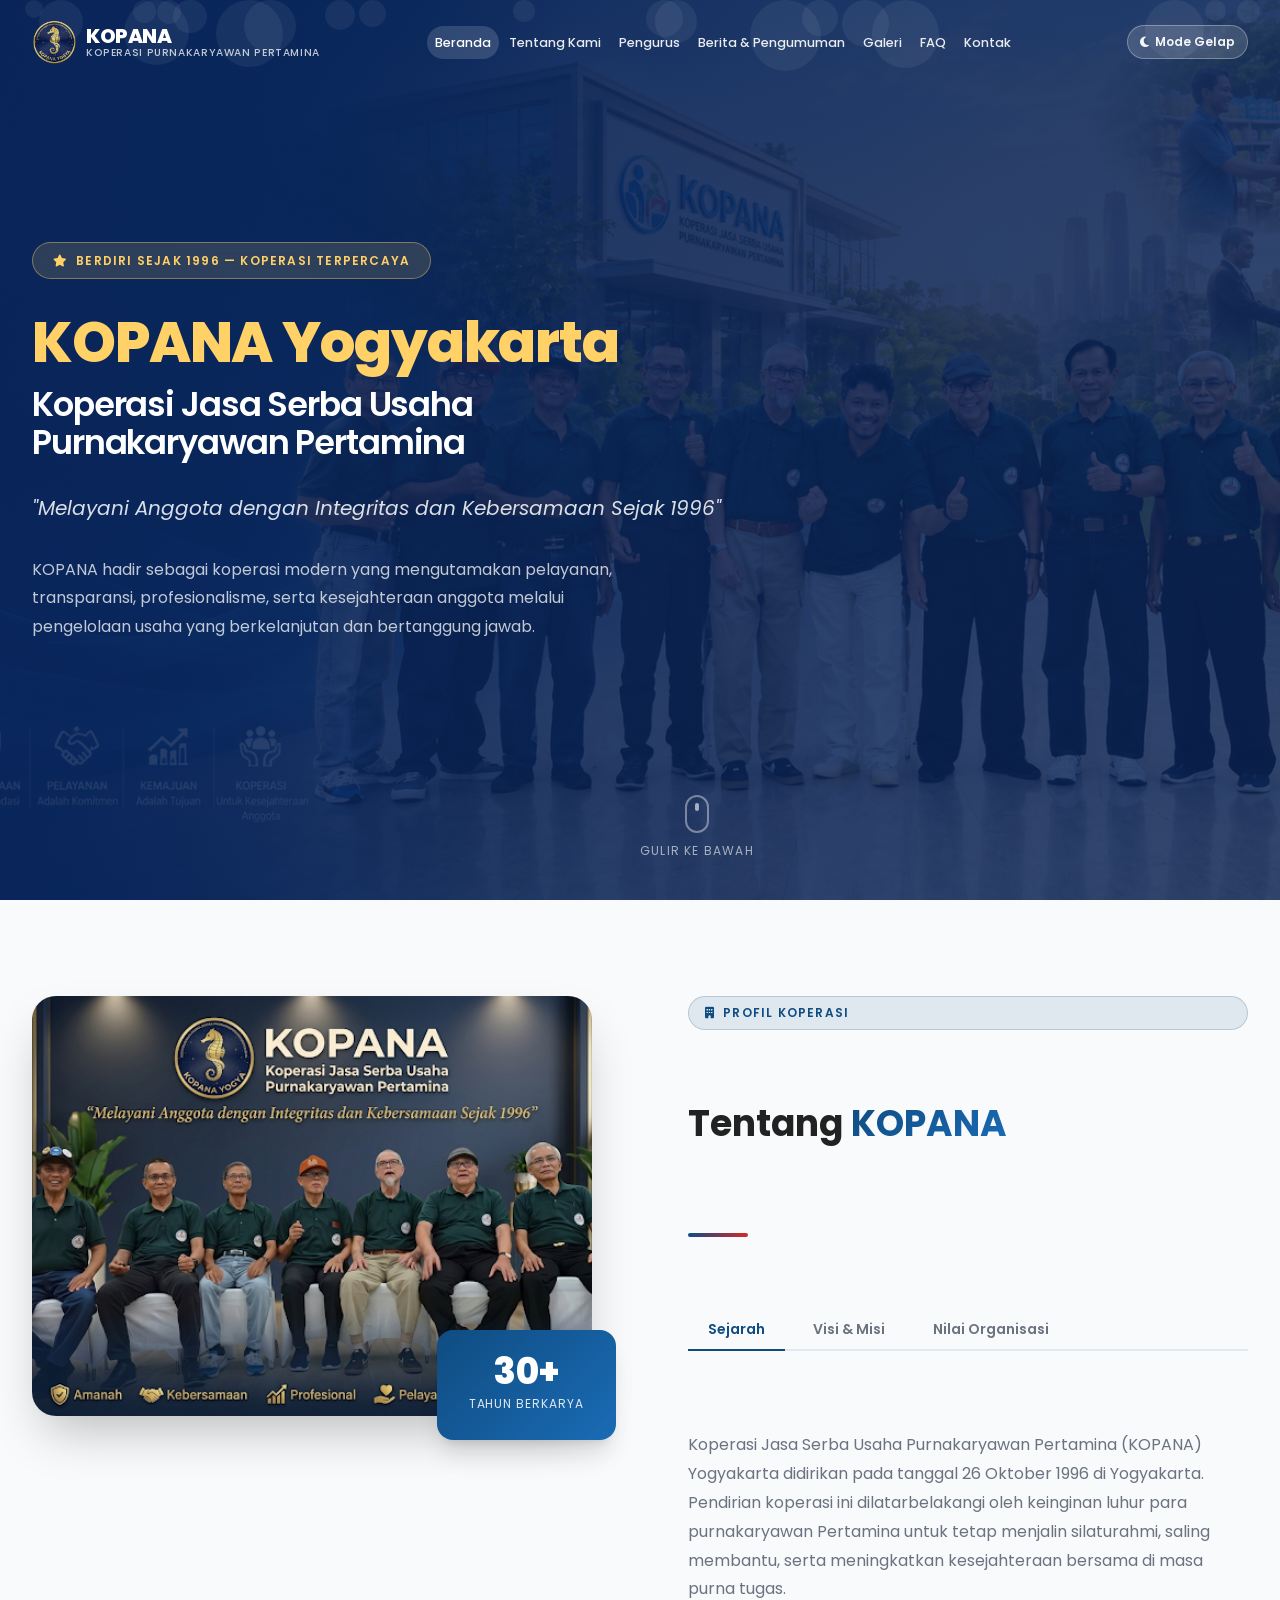
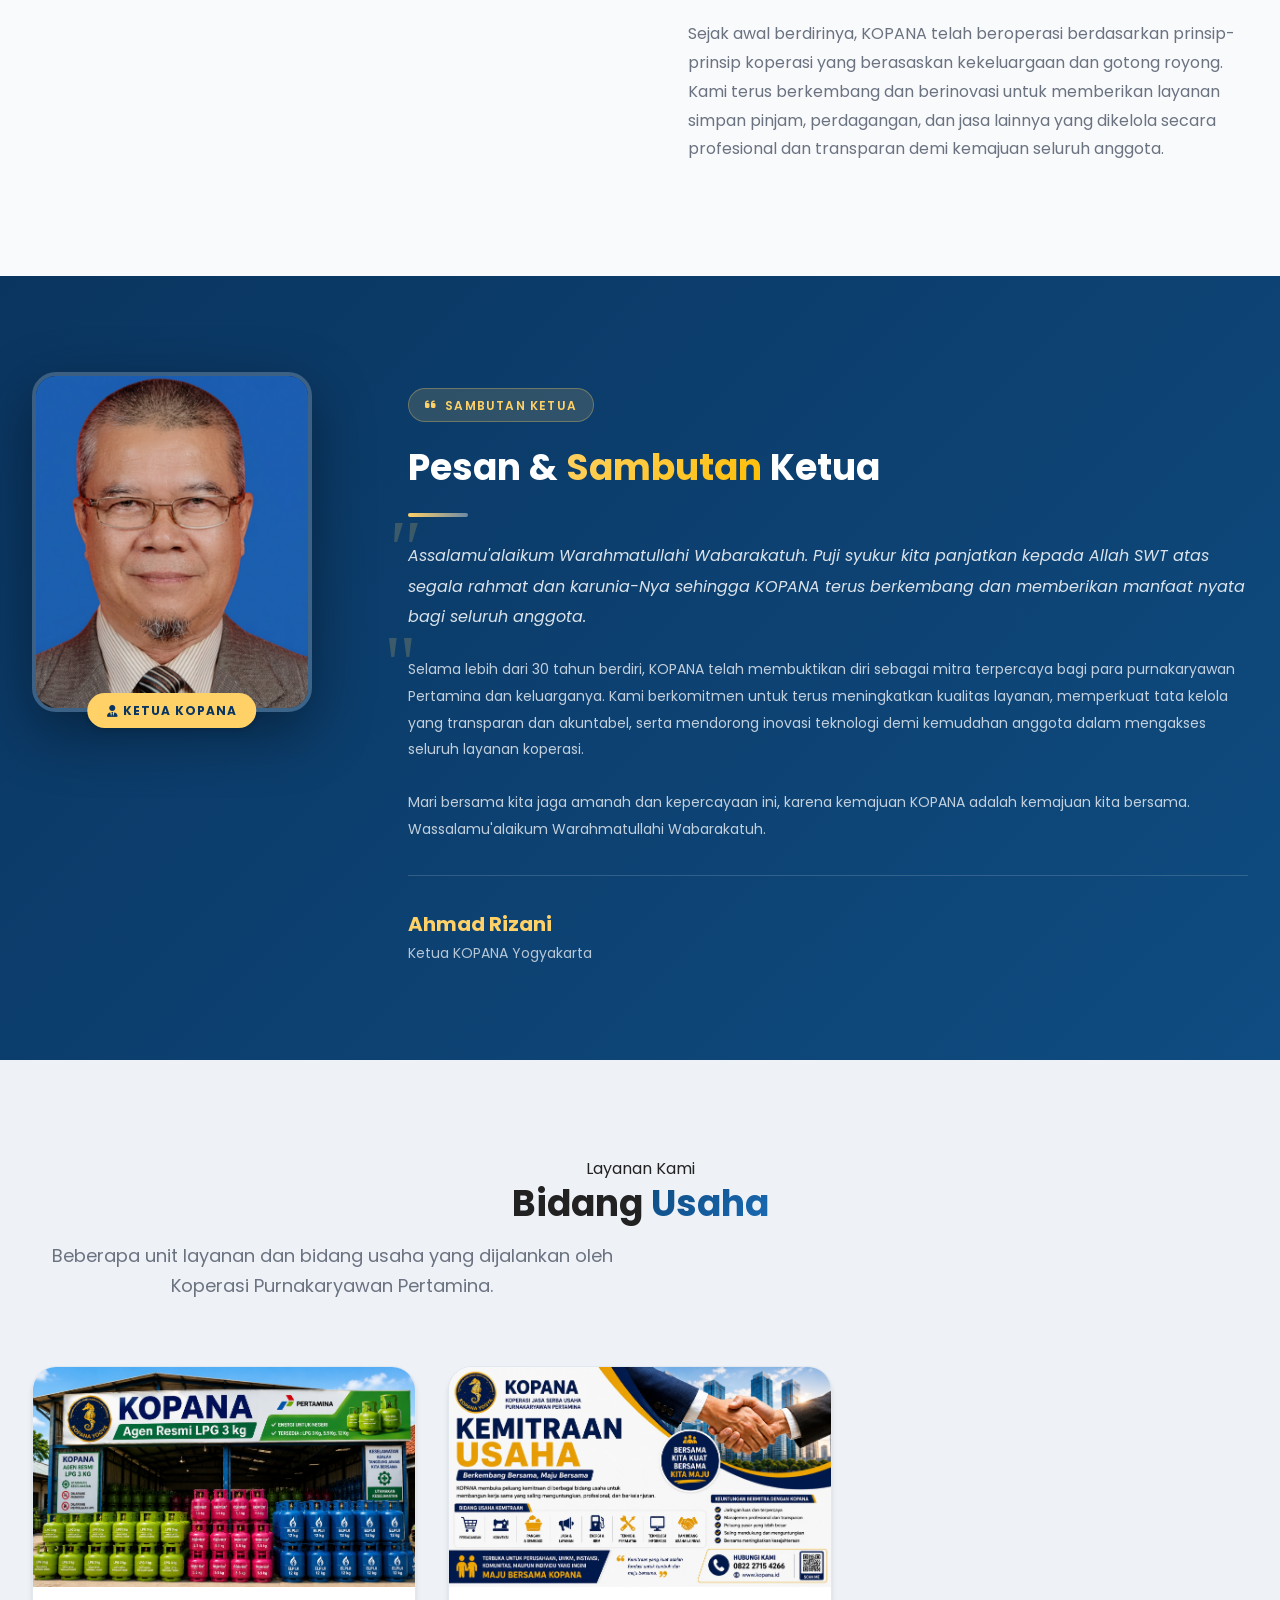
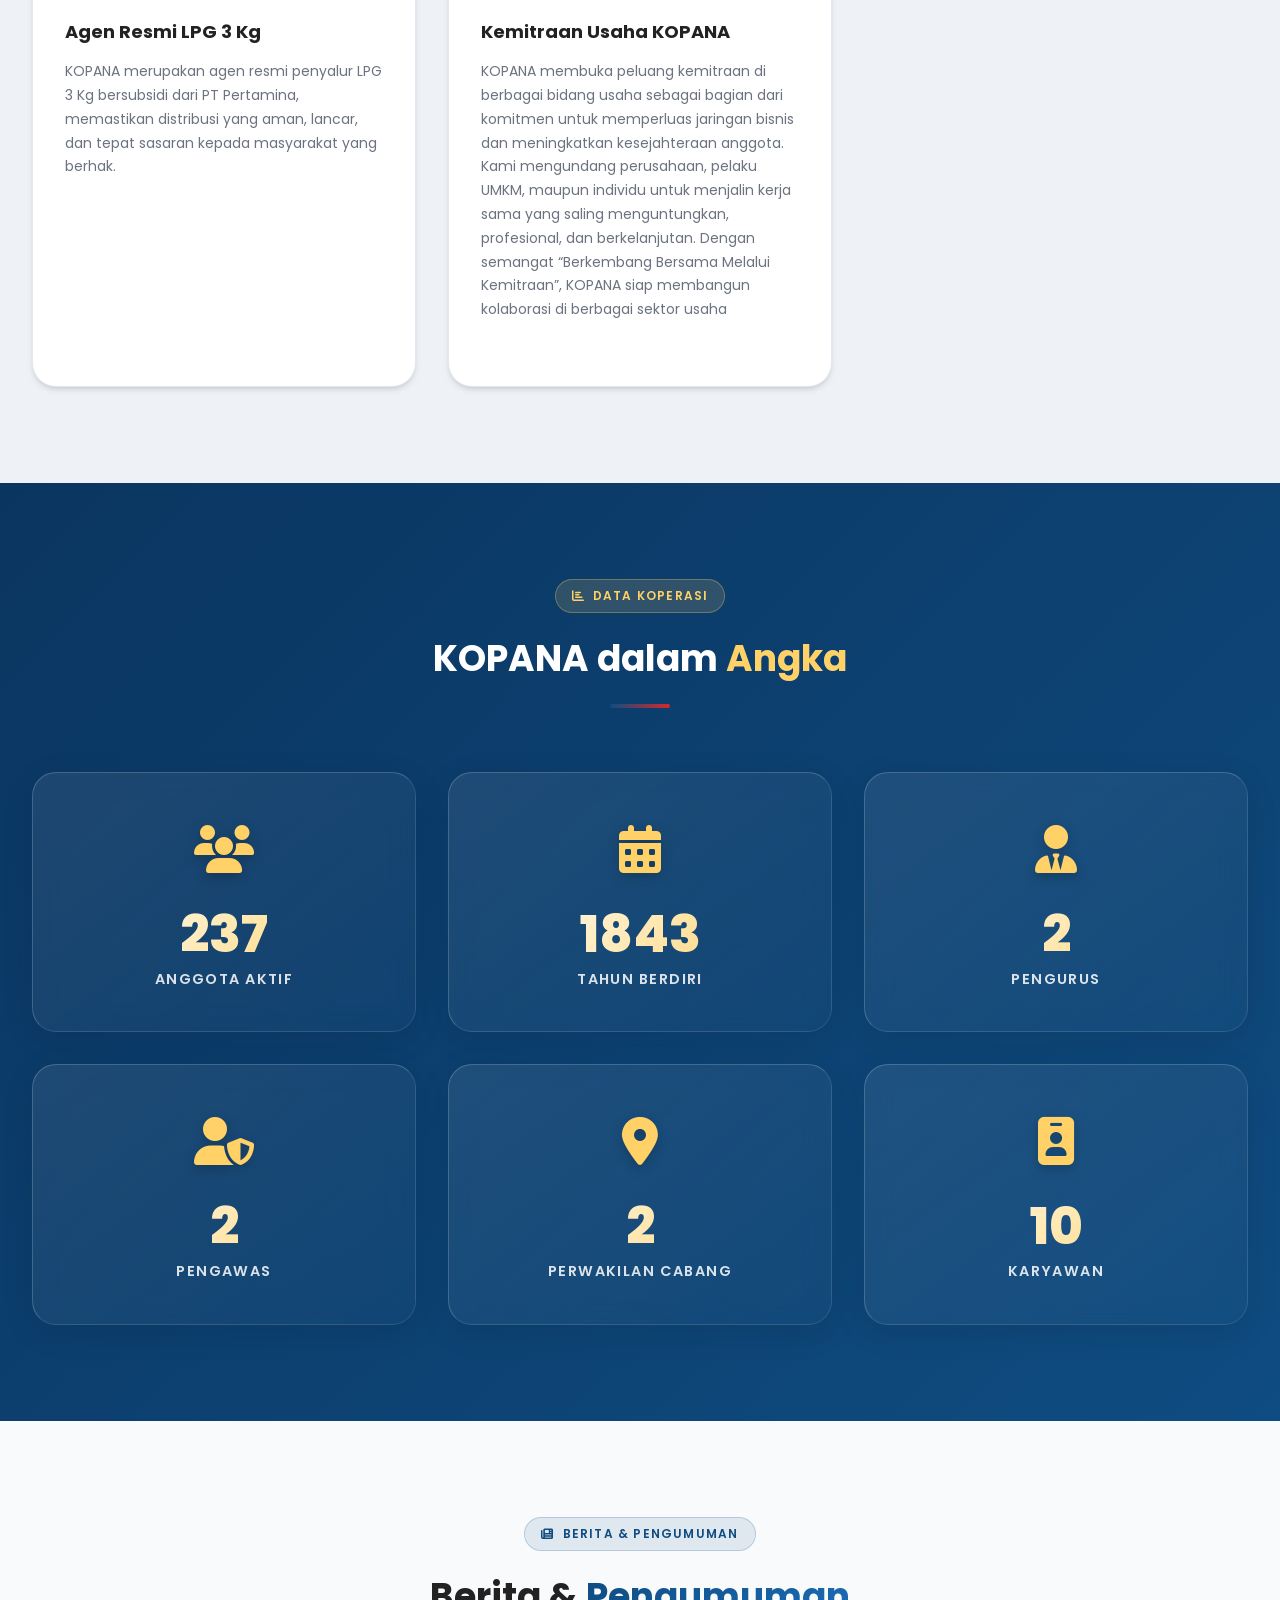
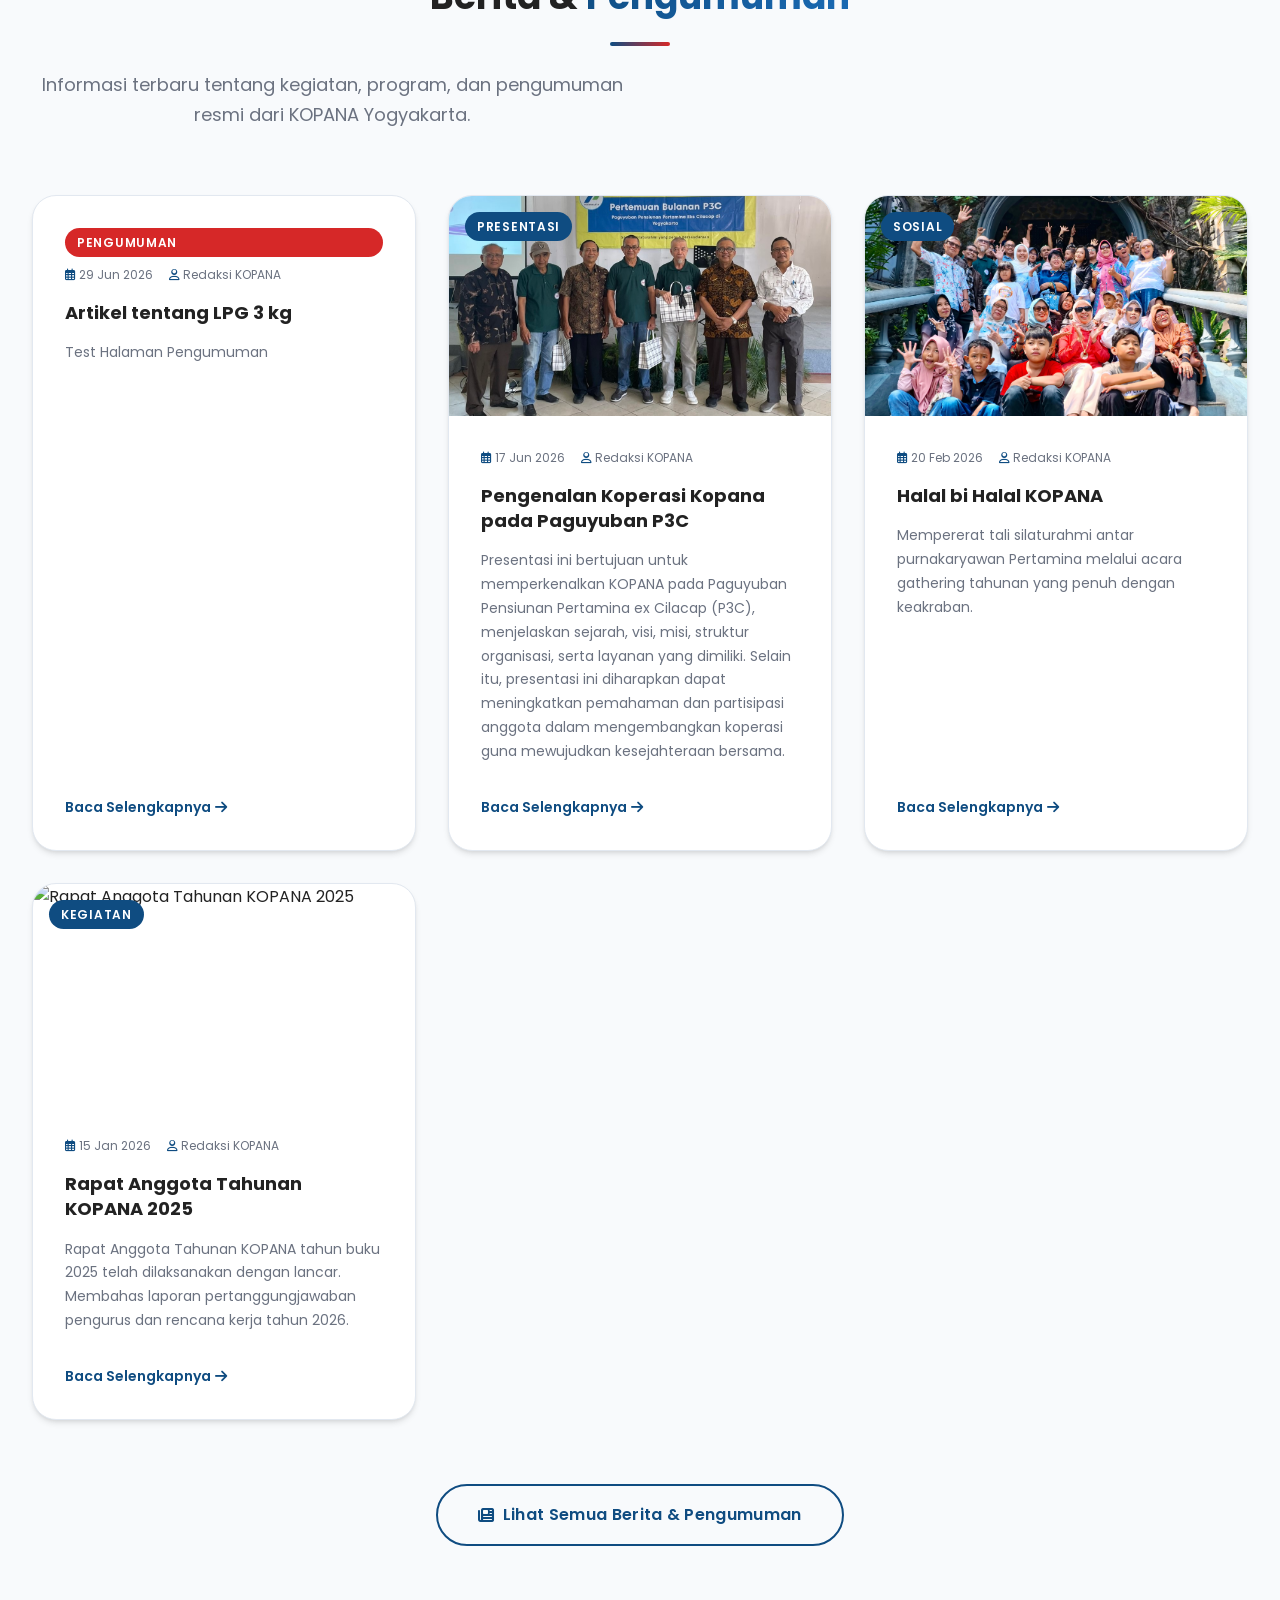
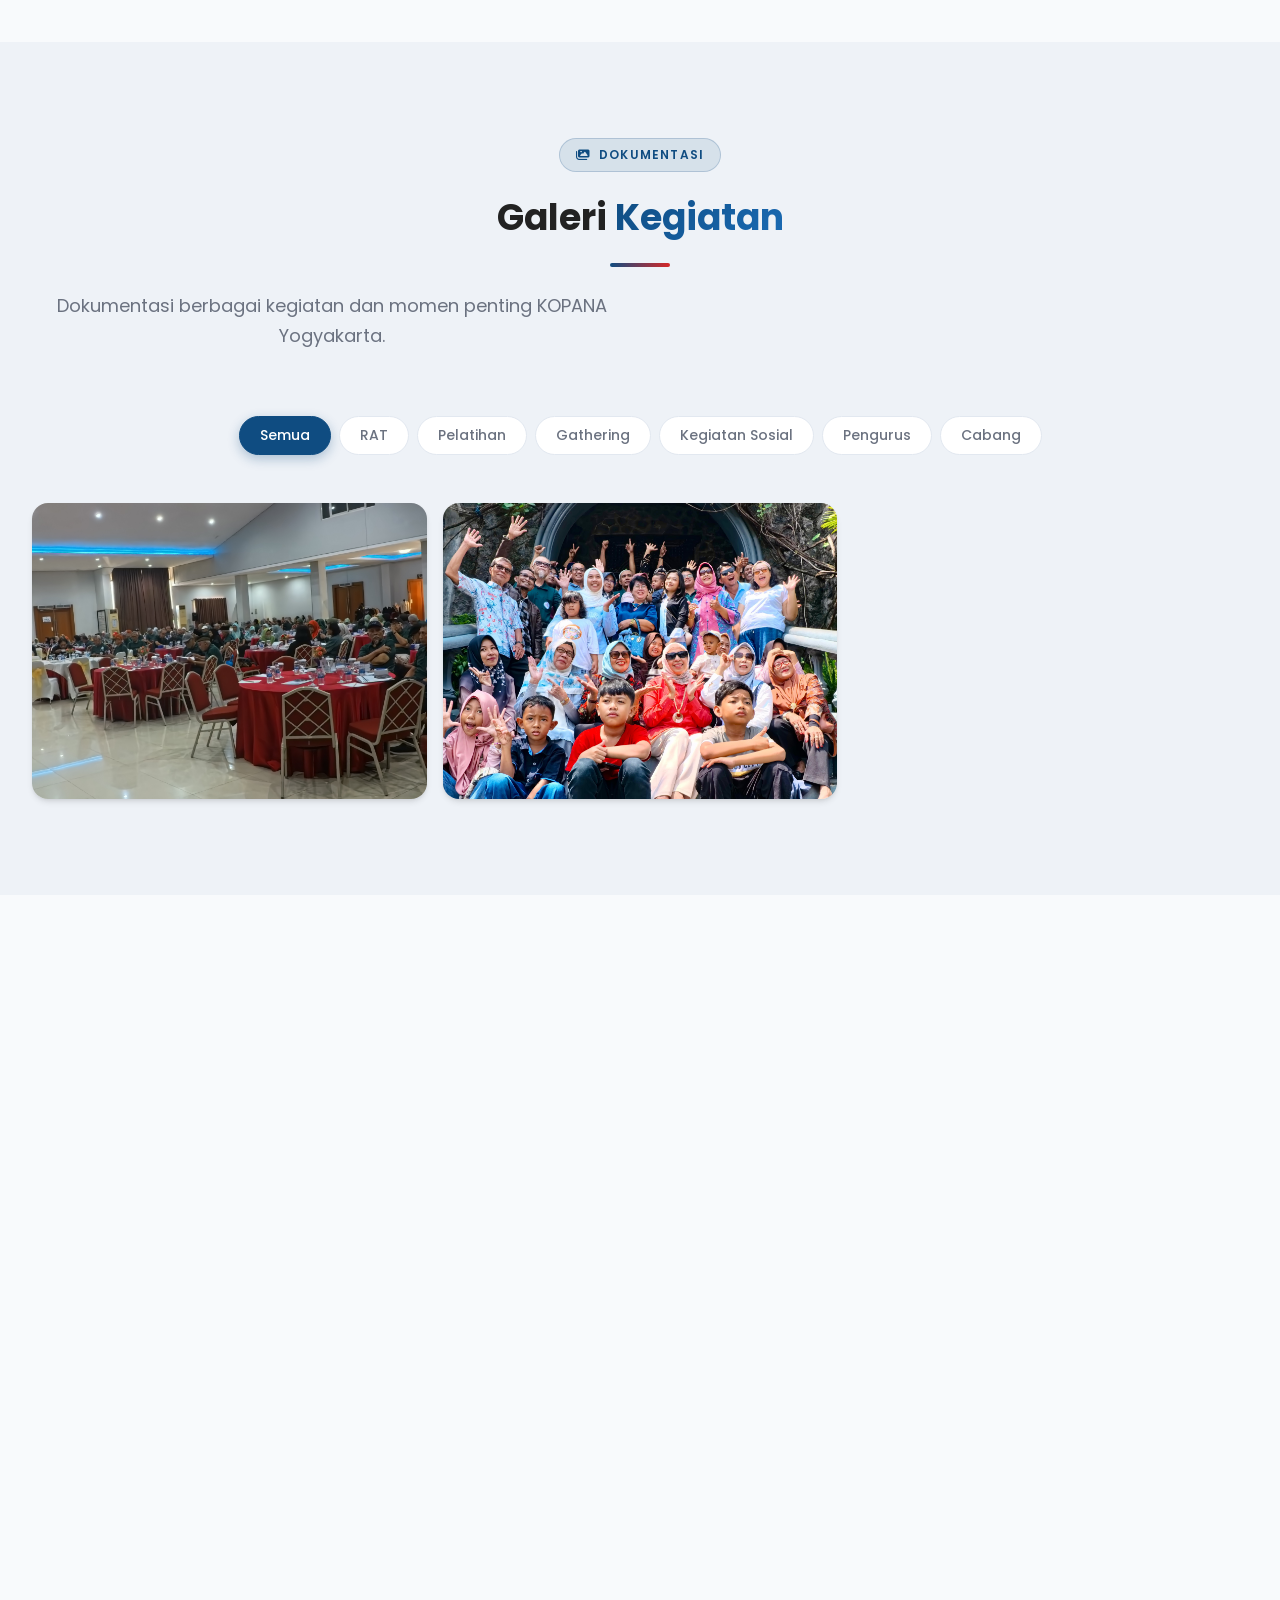
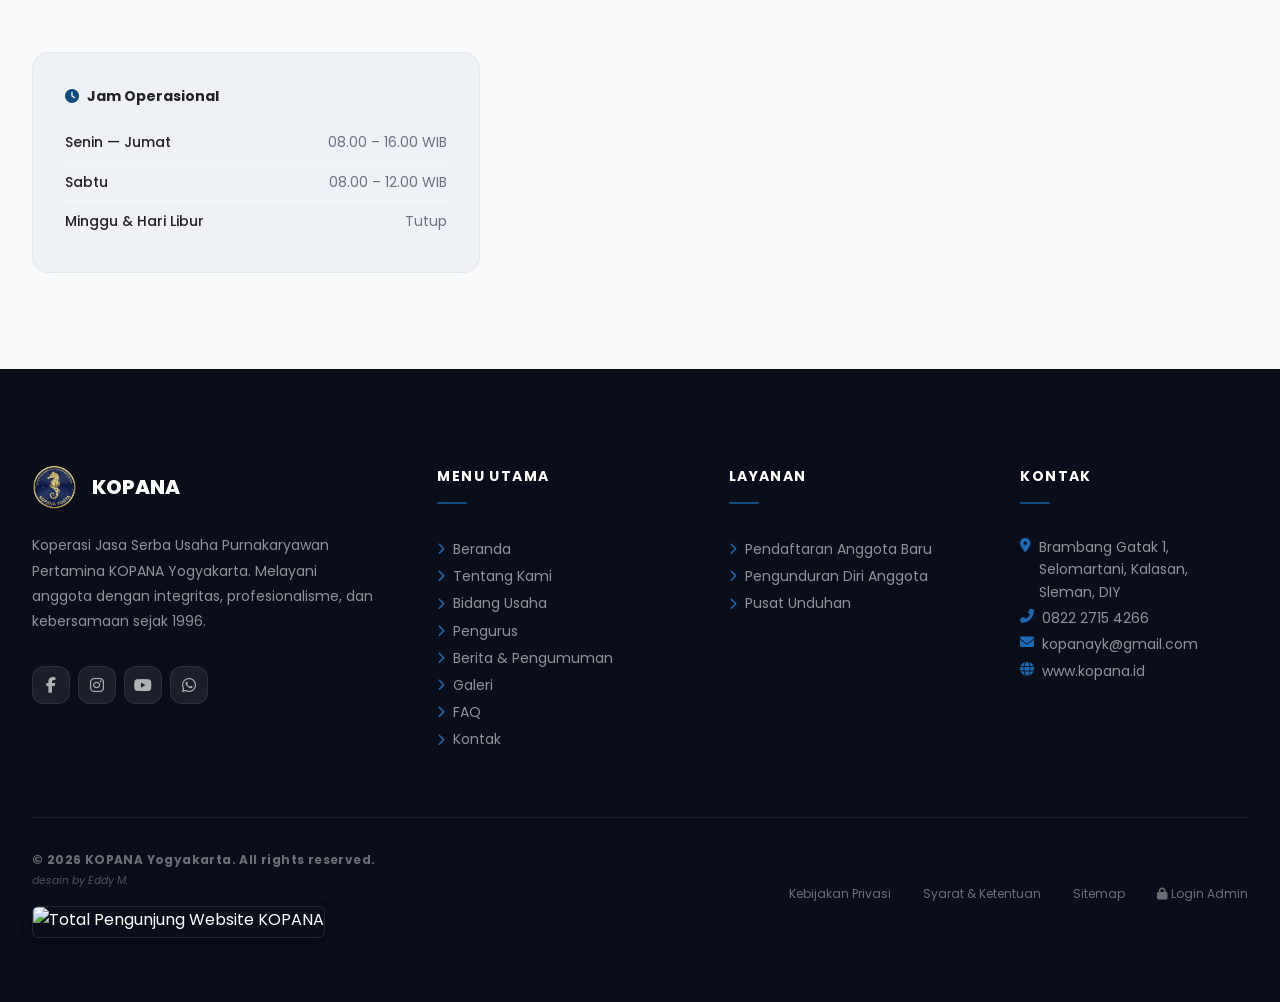
==== index.html @ 068ae672 "Add files via upload" ====
<!DOCTYPE html>
<html lang="id" dir="ltr">
<head>
  <!-- ============================================================
       KOPANA - Koperasi Jasa Serba Usaha Purnakaryawan Pertamina
       Yogyakarta | Website Resmi
       Domain  : kopana.id
       Copyright: © 2026 KOPANA Yogyakarta
       ============================================================ -->

  <!-- Meta Dasar -->
  <meta charset="UTF-8">
  <meta name="viewport" content="width=device-width, initial-scale=1.0, viewport-fit=cover">
  <meta http-equiv="X-UA-Compatible" content="IE=edge">

  <!-- SEO Meta Tags -->
  <title>KOPANA Yogyakarta - Koperasi Jasa Serba Usaha Purnakaryawan Pertamina</title>
  <meta name="description" content="Website resmi KOPANA - Koperasi Jasa Serba Usaha Purnakaryawan Pertamina Yogyakarta. Melayani anggota dengan integritas, profesionalisme, dan kebersamaan sejak 1996.">
  <meta name="keywords" content="KOPANA, Koperasi Pertamina, Koperasi Yogyakarta, Purnakaryawan Pertamina, koperasi jasa, simpan pinjam, Selomartani, Kalasan, Sleman">
  <meta name="author" content="KOPANA Yogyakarta">
  <meta name="robots" content="index, follow">
  <meta name="theme-color" content="#0F4C81">
  <meta name="msapplication-TileColor" content="#0F4C81">
  <link rel="canonical" href="https://kopana.id/">

  <!-- Open Graph / Facebook -->
  <meta property="og:type" content="website">
  <meta property="og:url" content="https://kopana.id/">
  <meta property="og:title" content="KOPANA Yogyakarta - Koperasi Jasa Serba Usaha Purnakaryawan Pertamina">
  <meta property="og:description" content="Melayani anggota dengan integritas dan kebersamaan sejak 1996. Koperasi modern yang mengutamakan pelayanan prima dan transparansi.">
  <meta property="og:image" content="https://kopana.id/assets/img/og-image.jpg">
  <meta property="og:locale" content="id_ID">
  <meta property="og:site_name" content="KOPANA Yogyakarta">

  <!-- Twitter Card -->
  <meta name="twitter:card" content="summary_large_image">
  <meta name="twitter:title" content="KOPANA Yogyakarta - Koperasi Purnakaryawan Pertamina">
  <meta name="twitter:description" content="Melayani anggota dengan integritas dan kebersamaan sejak 1996.">
  <meta name="twitter:image" content="https://kopana.id/assets/img/og-image.jpg">

  <!-- Favicon -->
  <link rel="icon" type="image/x-icon" href="favicon.ico">
  <link rel="apple-touch-icon" sizes="180x180" href="assets/img/logo.png?v=2">
  
  <!-- PWA Manifest -->
  <link rel="manifest" href="manifest.json">

  <!-- Preconnect untuk performa -->
  <link rel="preconnect" href="https://fonts.googleapis.com">
  <link rel="preconnect" href="https://fonts.gstatic.com" crossorigin>
  <link rel="preconnect" href="https://cdnjs.cloudflare.com">

  <!-- Google Fonts: Poppins -->
  <link href="https://fonts.googleapis.com/css2?family=Poppins:wght@300;400;500;600;700;800&display=swap" rel="stylesheet">

  <!-- Font Awesome 6 -->
  <link rel="stylesheet" href="https://cdnjs.cloudflare.com/ajax/libs/font-awesome/6.5.0/css/all.min.css"
        integrity="sha512-Avb2QiuDEEvB4bZJYdab9wBMeP6E5RQLmBeRNqRXE7Z9wLd0zBX8U2nqeAh8iWcLrVSt8U9bfEa7fm/LzO+g=="
        crossorigin="anonymous" referrerpolicy="no-referrer">

  <!-- Main Stylesheet -->
  <link rel="stylesheet" href="assets/css/style.css?v=129">

  <!-- Structured Data (JSON-LD) -->
  <script type="application/ld+json">
  {
    "@context": "https://schema.org",
    "@type": "Organization",
    "name": "Koperasi Jasa Serba Usaha Purnakaryawan Pertamina KOPANA Yogyakarta",
    "alternateName": "KOPANA",
    "url": "https://kopana.id",
    "logo": "https://kopana.id/assets/img/logo.png?v=2",
    "foundingDate": "1996",
    "description": "Koperasi jasa modern yang melayani purnakaryawan Pertamina di Yogyakarta dengan integritas, profesionalisme, dan kebersamaan.",
    "address": {
      "@type": "PostalAddress",
      "streetAddress": "Brambang Gatak",
      "addressLocality": "Selomartani, Kalasan, Sleman",
      "addressRegion": "Daerah Istimewa Yogyakarta",
      "addressCountry": "ID"
    },
    "contactPoint": {
      "@type": "ContactPoint",
      "telephone": "+62-822-2715-4266",
      "contactType": "customer service",
      "availableLanguage": "Indonesian"
    },
    "sameAs": []
  }
  </script>

<script>
  // CACHE KILLER: Force unregister all Service Workers to clean up stale cache
  if ('serviceWorker' in navigator) {
    navigator.serviceWorker.getRegistrations().then(function(registrations) {
      for(let registration of registrations) {
        registration.unregister().then(function(boolean) {
          console.log('Service worker unregistered');
        });
      }
    });
  }
  
  // Clear localStorage and sessionStorage cache versions if any
  
  
</script>
</head>

<body>

  <!-- ANTI-FOUC DARK MODE -->
  <script>
    (function() {
      try {
        var saved = localStorage.getItem('kopana-dark-mode');
        var prefersDark = window.matchMedia('(prefers-color-scheme: dark)').matches;
        if (saved === 'true' || (saved === null && prefersDark)) {
          document.body.classList.add('dark-mode');
        }
      } catch (e) {}
    })();
  </script>



  

  <!-- ============================================================
       NAVIGATION
       ============================================================ -->
  <header>
    <nav id="navbar" role="navigation" aria-label="Navigasi utama">
      <div class="container">
        <div class="nav-inner">

          <!-- Brand / Logo -->
          <a href="#hero" class="nav-brand" aria-label="KOPANA Yogyakarta - Halaman Utama">
            <img src="assets/img/logo.png?v=2"
                 alt="Logo KOPANA"
                 class="nav-logo"
                 width="44" height="44">
            <div class="nav-brand-text">
              <span class="nav-brand-name" id="dyn-nav-brand-name">KOPANA</span>
              <span class="nav-brand-tagline" id="dyn-nav-brand-tagline">Koperasi Purnakaryawan Pertamina</span>
            </div>
          </a>

          <!-- Menu Utama -->
          <ul class="nav-menu" id="nav-menu" role="menubar">
            <li role="none"><a href="#hero" class="nav-link active" role="menuitem">Beranda</a></li>
            <li role="none"><a href="#tentang" class="nav-link" role="menuitem">Tentang Kami</a></li>
            <li role="none"><a href="pengurus.html" class="nav-link" role="menuitem">Pengurus</a></li>
            
            
            <li role="none"><a href="#berita" class="nav-link" role="menuitem">Berita & Pengumuman</a></li>
            <li role="none"><a href="#galeri" class="nav-link" role="menuitem">Galeri</a></li>
            <li role="none"><a href="faq.html" class="nav-link" role="menuitem">FAQ</a></li>
            <li role="none"><a href="#kontak" class="nav-link" role="menuitem">Kontak</a></li>
          </ul>

          <!-- Aksi Nav -->
          <div class="nav-actions">
            <!-- Dark Mode Toggle -->
            <button id="dark-toggle" class="dark-toggle" aria-label="Ganti tema gelap/terang">
              <i id="dark-icon" class="fas fa-moon" aria-hidden="true"></i>
            </button>

            <!-- Login Button Removed -->

            <!-- Hamburger -->
            <button id="nav-hamburger" class="nav-hamburger"
                    aria-label="Buka menu navigasi"
                    aria-expanded="false"
                    aria-controls="nav-menu">
              <span></span>
              <span></span>
              <span></span>
            </button>
          </div>

        </div><!-- /nav-inner -->
      </div><!-- /container -->
    </nav>
  </header>

  <main>

    <!-- ============================================================
         HERO SECTION
         ============================================================ -->
    <section id="hero" aria-label="Sambutan KOPANA">
      <!-- Background -->
      <div class="hero-bg" aria-hidden="true"></div>
      <div class="hero-overlay" aria-hidden="true"></div>

      <!-- Particles -->
      <div class="hero-particles" id="hero-particles" aria-hidden="true"></div>

      <!-- Content -->
      <div class="container">
        <div class="hero-content">

          <div class="hero-badge" aria-label="Didirikan tahun 1996">
            <i class="fas fa-star" aria-hidden="true"></i>
            Berdiri Sejak 1996 &mdash; Koperasi Terpercaya
          </div>

          <h1 class="hero-title" id="dyn-hero-title">
            <span class="hero-title-accent">KOPANA Yogyakarta</span><br>
            Koperasi Jasa Serba Usaha<br>
            Purnakaryawan Pertamina
          </h1>

          <p class="hero-subtitle" id="dyn-hero-subtitle">
            "Melayani Anggota dengan Integritas dan Kebersamaan Sejak 1996"
          </p>

          <p class="hero-desc" id="dyn-hero-desc">
            KOPANA hadir sebagai koperasi modern yang mengutamakan pelayanan, transparansi,
            profesionalisme, serta kesejahteraan anggota melalui pengelolaan usaha yang
            berkelanjutan dan bertanggung jawab.
          </p>


        </div><!-- /hero-content -->
      </div>

      <!-- Scroll Indicator -->
      <div class="hero-scroll" aria-hidden="true">
        <div class="scroll-mouse">
          <div class="scroll-wheel"></div>
        </div>
        <span>Gulir ke Bawah</span>
      </div>
    </section>


    <!-- ============================================================
         TENTANG KAMI
         ============================================================ -->
    <section id="tentang" aria-labelledby="tentang-heading">
      <div class="container">
        <div class="about-grid">

          <!-- Kolom Gambar -->
          <div class="about-image-wrapper reveal from-left">
            <img src="assets/img/galeri-5.jpg"
                 alt="Profil KOPANA"
                 class="about-image-main"
                 loading="lazy"
                 id="dyn-profil-foto">
            <div class="about-badge-float">
              <span class="number" id="dyn-profil-badge-angka">30+</span>
              <span class="label" id="dyn-profil-badge-teks">Tahun Berkarya</span>
            </div>
          </div>

          <!-- Kolom Konten -->
          <div class="about-content reveal">
            <span class="section-badge">
              <i class="fas fa-building" aria-hidden="true"></i>
              Profil Koperasi
            </span>
            <h2 class="section-title" id="tentang-heading">
              Tentang <span>KOPANA</span>
            </h2>
            <div class="divider divider-left"></div>

            <!-- Tabs -->
            <div class="about-tabs" role="tablist" aria-label="Informasi tentang KOPANA">
              <button class="tab-btn active" data-tab="sejarah" role="tab" aria-selected="true" aria-controls="tab-sejarah">Sejarah</button>
              <button class="tab-btn" data-tab="visi-misi" role="tab" aria-selected="false" aria-controls="tab-visi-misi">Visi &amp; Misi</button>
              <button class="tab-btn" data-tab="nilai" role="tab" aria-selected="false" aria-controls="tab-nilai">Nilai Organisasi</button>
            </div>

            <!-- Tab: Sejarah -->
            <div class="tab-content active" id="tab-sejarah" role="tabpanel">
              <p class="about-text" id="dyn-sejarah-1"></p>
              <p class="about-text" id="dyn-sejarah-2" style="white-space: pre-line;"></p>
            </div>

            <!-- Tab: Visi & Misi -->
            <div class="tab-content" id="tab-visi-misi" role="tabpanel">
              <div class="visi-box">
                <h4><i class="fas fa-eye" aria-hidden="true"></i> &nbsp;Visi</h4>
                <p id="dyn-visi">
                  Menjadi koperasi jasa terpercaya, modern, dan profesional yang mampu meningkatkan
                  kesejahteraan anggota secara berkelanjutan berdasarkan nilai-nilai integritas dan kebersamaan.
                </p>
              </div>

              <div class="misi-list" id="dyn-misi-container">
              </div>
            </div>

            <!-- Tab: Nilai Organisasi -->
            <div class="tab-content" id="tab-nilai" role="tabpanel">
              <p class="about-text" style="margin-bottom: var(--spacing-xl);">
                Enam pilar nilai yang menjadi landasan seluruh kegiatan dan pelayanan KOPANA kepada anggota:
              </p>
              <div class="nilai-grid">
                <div class="nilai-item">
                  <i class="fas fa-shield-alt" aria-hidden="true"></i>
                  <span>Integritas</span>
                </div>
                <div class="nilai-item">
                  <i class="fas fa-award" aria-hidden="true"></i>
                  <span>Profesionalisme</span>
                </div>
                <div class="nilai-item">
                  <i class="fas fa-search" aria-hidden="true"></i>
                  <span>Transparansi</span>
                </div>
                <div class="nilai-item">
                  <i class="fas fa-hands-helping" aria-hidden="true"></i>
                  <span>Kebersamaan</span>
                </div>
                <div class="nilai-item">
                  <i class="fas fa-chart-line" aria-hidden="true"></i>
                  <span>Akuntabilitas</span>
                </div>
                <div class="nilai-item">
                  <i class="fas fa-star" aria-hidden="true"></i>
                  <span>Pelayanan Prima</span>
                </div>
              </div>
            </div>

          </div><!-- /about-content -->
        </div><!-- /about-grid -->
      </div>
    </section>


    <!-- ============================================================
         SAMBUTAN KETUA
         ============================================================ -->
    <section id="sambutan" aria-labelledby="sambutan-heading">
      <div class="container">
        <div class="sambutan-inner">

          <!-- Foto Ketua -->
          <div class="sambutan-photo-wrap reveal from-left">
            <img src="assets/img/ketua.jpg"
                 id="dyn-ketua-foto"
                 alt="Ketua KOPANA Yogyakarta"
                 class="sambutan-photo"
                 loading="lazy">
            <div class="sambutan-badge">
              <i class="fas fa-user-tie" aria-hidden="true"></i>
              Ketua KOPANA
            </div>
          </div>

          <!-- Teks Sambutan -->
          <div class="sambutan-content reveal">
            <span class="section-badge">
              <i class="fas fa-quote-left" aria-hidden="true"></i>
              Sambutan Ketua
            </span>
            <h2 class="section-title" id="sambutan-heading">
              Pesan &amp; <span>Sambutan</span> Ketua
            </h2>
            <div class="divider divider-left"></div>

            <blockquote class="sambutan-text" id="dyn-sambutan-1">
            </blockquote>

            <p class="sambutan-text" id="dyn-sambutan-2" style="font-style: normal; font-size: var(--fs-sm); color: rgba(255,255,255,0.75); margin-top: var(--spacing-lg); white-space: pre-line;">
            </p>

            <div class="sambutan-signature">
              <div class="signature-name" id="dyn-ketua-nama"></div>
              <div class="signature-title">Ketua KOPANA Yogyakarta</div>
            </div>
          </div>

        </div>
      </div>
    </section>

    <!-- 3. LAYANAN & BIDANG USAHA -->
    <section id="usaha" aria-labelledby="usaha-heading" class="section-alt">
      <div class="container">
        <div class="section-header text-center">
          <span class="section-subtitle reveal">Layanan Kami</span>
          <h2 class="section-title reveal" id="usaha-heading">
            Bidang <span>Usaha</span>
          </h2>
          <div class="section-line reveal"></div>
          <p class="section-desc reveal">Beberapa unit layanan dan bidang usaha yang dijalankan oleh Koperasi Purnakaryawan Pertamina.</p>
        </div>
        
        <div class="berita-grid" id="dyn-usaha-container">
          <div class="loading-state">
            <i class="fas fa-spinner fa-spin"></i>
            <p>Memuat Bidang Usaha...</p>
          </div>
        </div>
      </div>
    </section>

    <!-- 4. STATISTIK KOPANA -->
    <section id="statistik" aria-labelledby="statistik-heading">
      <div class="container">
        <div class="section-header" style="color: white;">
          <span class="section-badge" style="background: rgba(255,209,102,0.15); border-color: rgba(255,209,102,0.3); color: var(--accent);">
            <i class="fas fa-chart-bar" aria-hidden="true"></i>
            Data Koperasi
          </span>
          <h2 class="section-title" id="statistik-heading" style="color: white;">
            KOPANA dalam <span style="color: var(--accent); -webkit-text-fill-color: var(--accent);">Angka</span>
          </h2>
          <div class="divider"></div>
        </div>

        <div class="stats-grid">

          <!-- Jumlah Anggota -->
          <div class="stat-card reveal">
            <div class="stat-icon"><i class="fas fa-users" aria-hidden="true"></i></div>
            <!--
              PLACEHOLDER: JUMLAH_ANGGOTA
              Ganti data-target dengan jumlah anggota aktual.
              Contoh: data-target="450"
            -->
            <div class="stat-number" data-target="JUMLAH_ANGGOTA" data-key="anggota" aria-label="Jumlah anggota">
              JUMLAH_ANGGOTA
            </div>
            <div class="stat-label">Anggota Aktif</div>
          </div>

          <!-- Tahun Berdiri -->
          <div class="stat-card reveal reveal-delay-1">
            <div class="stat-icon"><i class="fas fa-calendar-alt" aria-hidden="true"></i></div>
            <div class="stat-number" data-target="1996" data-key="tahun" data-no-format="true" aria-label="Tahun berdiri 1996">1996</div>
            <div class="stat-label">Tahun Berdiri</div>
          </div>

          <!-- Pengurus -->
          <div class="stat-card reveal reveal-delay-2">
            <div class="stat-icon"><i class="fas fa-user-tie" aria-hidden="true"></i></div>
            <div class="stat-number" data-target="3" data-key="pengurus" aria-label="3 orang pengurus">0</div>
            <div class="stat-label">Pengurus</div>
          </div>

          <!-- Pengawas -->
          <div class="stat-card reveal reveal-delay-3">
            <div class="stat-icon"><i class="fas fa-user-shield" aria-hidden="true"></i></div>
            <div class="stat-number" data-target="3" data-key="pengawas" aria-label="3 orang pengawas">0</div>
            <div class="stat-label">Pengawas</div>
          </div>

          <!-- Cabang -->
          <div class="stat-card reveal reveal-delay-4">
            <div class="stat-icon"><i class="fas fa-map-marker-alt" aria-hidden="true"></i></div>
            <div class="stat-number" data-target="3" data-key="cabang" aria-label="3 perwakilan cabang">0</div>
            <div class="stat-label">Perwakilan Cabang</div>
          </div>

          <!-- Karyawan -->
          <div class="stat-card reveal reveal-delay-5">
            <div class="stat-icon"><i class="fas fa-id-badge" aria-hidden="true"></i></div>
            <div class="stat-number" data-target="11" data-key="karyawan" aria-label="11 karyawan">0</div>
            <div class="stat-label">Karyawan</div>
          </div>

        </div>
      </div>
    </section>


    <!-- ============================================================
         PENGURUS KOPERASI
         ============================================================ -->


    <!-- ============================================================
         BERITA & PENGUMUMAN
         ============================================================ -->
    <section id="berita" aria-labelledby="berita-heading">
      <div class="container">
        <div class="section-header">
          <span class="section-badge reveal">
            <i class="fas fa-newspaper" aria-hidden="true"></i>
            Berita &amp; Pengumuman
          </span>
          <h2 class="section-title reveal" id="berita-heading">
            Berita & <span>Pengumuman</span>
          </h2>
          <div class="divider reveal"></div>
          <p class="section-desc reveal">
            Informasi terbaru tentang kegiatan, program, dan pengumuman resmi
            dari KOPANA Yogyakarta.
          </p>
        </div>

        <!-- Berita Container (dapat diperbarui via Google Apps Script API) -->
        <div class="berita-grid" id="berita-container">

          <!-- Berita 1 -->
          <article class="berita-card reveal reveal-delay-1">
            <div class="berita-img-wrap">
              <img src="assets/img/berita-1.jpg"
                   alt="Rapat Anggota Tahunan KOPANA 2025"
                   class="berita-img"
                   loading="lazy">
              <span class="berita-category">RAT</span>
            </div>
            <div class="berita-body">
              <div class="berita-meta">
                <span><i class="far fa-calendar-alt" aria-hidden="true"></i> 15 Maret 2026</span>
                <span><i class="far fa-user" aria-hidden="true"></i> Redaksi</span>
              </div>
              <h3 class="berita-title">
                RAT KOPANA Tahun Buku 2025 Berlangsung Sukses dan Penuh Semangat Kebersamaan
              </h3>
              <p class="berita-excerpt">
                Rapat Anggota Tahunan KOPANA tahun buku 2025 telah dilaksanakan dengan lancar.
                Seluruh laporan keuangan dan pertanggungjawaban pengurus diterima dengan baik
                oleh seluruh anggota yang hadir.
              </p>
              <a href="#" class="berita-read-more" aria-label="Baca selengkapnya tentang RAT KOPANA 2025">
                Baca Selengkapnya <i class="fas fa-arrow-right" aria-hidden="true"></i>
              </a>
            </div>
          </article>

          <!-- Berita 2 -->
          <article class="berita-card reveal reveal-delay-2">
            <div class="berita-img-wrap">
              <img src="assets/img/berita-2.jpg"
                   alt="Pelatihan Manajemen Keuangan Anggota KOPANA"
                   class="berita-img"
                   loading="lazy">
              <span class="berita-category">Pelatihan</span>
            </div>
            <div class="berita-body">
              <div class="berita-meta">
                <span><i class="far fa-calendar-alt" aria-hidden="true"></i> 20 Februari 2026</span>
                <span><i class="far fa-user" aria-hidden="true"></i> Tim Program</span>
              </div>
              <h3 class="berita-title">
                Pelatihan Manajemen Keuangan Keluarga bagi Anggota dan Keluarga KOPANA
              </h3>
              <p class="berita-excerpt">
                KOPANA menyelenggarakan pelatihan manajemen keuangan keluarga yang diikuti
                oleh lebih dari 50 anggota dan pasangan. Pelatihan ini bertujuan meningkatkan
                literasi keuangan dalam rumah tangga.
              </p>
              <a href="#" class="berita-read-more" aria-label="Baca selengkapnya tentang pelatihan keuangan">
                Baca Selengkapnya <i class="fas fa-arrow-right" aria-hidden="true"></i>
              </a>
            </div>
          </article>

          <!-- Berita 3 -->
          <article class="berita-card reveal reveal-delay-3">
            <div class="berita-img-wrap">
              <img src="assets/img/berita-3.jpg"
                   alt="Gathering Tahunan Anggota KOPANA Yogyakarta"
                   class="berita-img"
                   loading="lazy">
              <span class="berita-category">Gathering</span>
            </div>
            <div class="berita-body">
              <div class="berita-meta">
                <span><i class="far fa-calendar-alt" aria-hidden="true"></i> 10 Januari 2026</span>
                <span><i class="far fa-user" aria-hidden="true"></i> Humas</span>
              </div>
              <h3 class="berita-title">
                Gathering Keluarga Besar KOPANA 2026: Mempererat Silaturahmi dan Kebersamaan
              </h3>
              <p class="berita-excerpt">
                Kegiatan gathering tahunan KOPANA berhasil mempertemukan ratusan anggota
                dan keluarga dalam suasana penuh kekeluargaan. Berbagai kegiatan seru
                dan hadiah menarik mewarnai acara bergengsi ini.
              </p>
              <a href="#" class="berita-read-more" aria-label="Baca selengkapnya tentang gathering KOPANA 2026">
                Baca Selengkapnya <i class="fas fa-arrow-right" aria-hidden="true"></i>
              </a>
            </div>
          </article>

        </div><!-- /berita-grid -->

        <div class="berita-cta reveal">
          <a href="#" class="btn btn-outline btn-lg" id="all-berita-btn">
            <i class="fas fa-newspaper" aria-hidden="true"></i>
            Lihat Semua Berita & Pengumuman
          </a>
        </div>
      </div>
    </section>


    <!-- ============================================================
         GALERI
         ============================================================ -->
    <section id="galeri" class="section-alt" aria-labelledby="galeri-heading">
      <div class="container">
        <div class="section-header">
          <span class="section-badge reveal">
            <i class="fas fa-images" aria-hidden="true"></i>
            Dokumentasi
          </span>
          <h2 class="section-title reveal" id="galeri-heading">
            Galeri <span>Kegiatan</span>
          </h2>
          <div class="divider reveal"></div>
          <p class="section-desc reveal">
            Dokumentasi berbagai kegiatan dan momen penting KOPANA Yogyakarta.
          </p>
        </div>

        <!-- Filter Galeri -->
        <div class="galeri-filter reveal" role="group" aria-label="Filter galeri">
          <button class="filter-btn active" data-filter="all">Semua</button>
          <button class="filter-btn" data-filter="rat">RAT</button>
          <button class="filter-btn" data-filter="pelatihan">Pelatihan</button>
          <button class="filter-btn" data-filter="gathering">Gathering</button>
          <button class="filter-btn" data-filter="sosial">Kegiatan Sosial</button>
          <button class="filter-btn" data-filter="pengurus">Pengurus</button>
          <button class="filter-btn" data-filter="cabang">Cabang</button>
        </div>

        <!-- Grid Galeri -->        <div class="galeri-grid" id="dyn-galeri-grid">
          <!-- Galeri items injected here -->
        </div><!-- /galeri-grid -->
      </div>
    </section>



    <!-- ============================================================
         KONTAK
         ============================================================ -->
    <section id="kontak" aria-labelledby="kontak-heading">
      <div class="container">
        <div class="section-header">
          <span class="section-badge reveal">
            <i class="fas fa-envelope" aria-hidden="true"></i>
            Hubungi Kami
          </span>
          <h2 class="section-title reveal" id="kontak-heading">
            Informasi <span>Kontak</span>
          </h2>
          <div class="divider reveal"></div>
          <p class="section-desc reveal">
            Kami siap membantu Anda. Jangan ragu untuk menghubungi kami melalui
            informasi kontak di bawah ini.
          </p>
        </div>

        <div class="kontak-grid">

          <!-- Info Kontak -->
          <div class="kontak-info">

            <div class="kontak-item reveal">
              <div class="kontak-icon" aria-hidden="true">
                <i class="fas fa-map-marker-alt"></i>
              </div>
              <div class="kontak-detail">
                <h4>Alamat Kantor</h4>
                <p>
                  Brambang Gatak, Selomartani<br>
                  Kalasan, Sleman<br>
                  Daerah Istimewa Yogyakarta
                </p>
              </div>
            </div>

            <div class="kontak-item reveal">
              <div class="kontak-icon" aria-hidden="true">
                <i class="fas fa-phone-alt"></i>
              </div>
              <div class="kontak-detail">
                <h4>Telepon / WhatsApp</h4>
                <a href="tel:+6282227154266" aria-label="Telepon KOPANA di nomor 082227154266">
                  0822 2715 4266
                </a>
              </div>
            </div>

            <div class="kontak-item reveal">
              <div class="kontak-icon" aria-hidden="true">
                <i class="fas fa-envelope"></i>
              </div>
              <div class="kontak-detail">
                <h4>Email Resmi</h4>
                <!--
                  PLACEHOLDER: kopanayk@gmail.com
                  Ganti dengan email resmi KOPANA
                -->
                <a href="mailto:kopanayk@gmail.com" aria-label="Email KOPANA" class="dyn-email">
                  kopanayk@gmail.com
                </a>
              </div>
            </div>

            <div class="kontak-item reveal">
              <div class="kontak-icon" aria-hidden="true">
                <i class="fas fa-globe"></i>
              </div>
              <div class="kontak-detail">
                <h4>Website Resmi</h4>
                <a href="https://kopana.id" target="_blank" rel="noopener noreferrer">
                  www.kopana.id
                </a>
              </div>
            </div>

            <!-- Jam Operasional -->
            <div class="jam-ops reveal">
              <h4><i class="fas fa-clock" aria-hidden="true"></i> Jam Operasional</h4>
              <div class="jam-row">
                <span class="day">Senin &mdash; Jumat</span>
                <span>08.00 &ndash; 16.00 WIB</span>
              </div>
              <div class="jam-row">
                <span class="day">Sabtu</span>
                <span>08.00 &ndash; 12.00 WIB</span>
              </div>
              <div class="jam-row">
                <span class="day">Minggu &amp; Hari Libur</span>
                <span>Tutup</span>
              </div>
            </div>

          </div><!-- /kontak-info -->

          <!-- Peta Lokasi -->
          <div class="reveal" id="dyn-maps-container">
            <div class="maps-placeholder" role="region" aria-label="Placeholder peta lokasi KOPANA">
              <i class="fas fa-map-marked-alt" aria-hidden="true"></i>
              <p>Peta Lokasi KOPANA</p>
              <p class="maps-label">Brambang Gatak, Selomartani, Kalasan, Sleman, DIY</p>
              <a href="https://maps.google.com/?q=Selomartani+Kalasan+Sleman+DIY"
                 target="_blank" rel="noopener noreferrer"
                 class="btn btn-primary"
                 style="margin-top: 1rem;"
                 aria-label="Buka peta di Google Maps">
                <i class="fas fa-directions" aria-hidden="true"></i>
                Buka di Google Maps
              </a>
              <small style="color: var(--text-muted); font-size: 0.65rem; margin-top: 0.5rem;">
                Buka Admin CMS untuk memasukkan Link Embed Google Maps.
              </small>
            </div>
          </div>

        </div><!-- /kontak-grid -->
      </div>
    </section>


  </main>


  <!-- ============================================================
       FOOTER
       ============================================================ -->
  <footer role="contentinfo">
    <div class="container">
      <div class="footer-grid">

        <!-- Brand -->
        <div>
          <div class="footer-brand">
            <img src="assets/img/logo.png?v=2"
                 alt="Logo KOPANA"
                 class="footer-logo"
                 width="44" height="44">
            <span class="footer-brand-name" id="dyn-footer-brand-name">KOPANA</span>
          </div>
          <p class="footer-about" id="dyn-footer-about">
            Koperasi Jasa Serba Usaha Purnakaryawan Pertamina KOPANA Yogyakarta.
            Melayani anggota dengan integritas, profesionalisme, dan kebersamaan sejak 1996.
          </p>
          <div class="footer-social" id="dyn-footer-social" role="list" aria-label="Media sosial KOPANA">
            <a href="#" class="social-btn" role="listitem" aria-label="Facebook KOPANA">
              <i class="fab fa-facebook-f" aria-hidden="true"></i>
            </a>
            <a href="#" class="social-btn" role="listitem" aria-label="Instagram KOPANA">
              <i class="fab fa-instagram" aria-hidden="true"></i>
            </a>
            <a href="#" class="social-btn" role="listitem" aria-label="YouTube KOPANA">
              <i class="fab fa-youtube" aria-hidden="true"></i>
            </a>
            <a href="https://wa.me/6282227154266" class="social-btn" role="listitem" aria-label="WhatsApp KOPANA" target="_blank" rel="noopener noreferrer">
              <i class="fab fa-whatsapp" aria-hidden="true"></i>
            </a>
          </div>
        </div>

        <!-- Menu Cepat -->
        <div class="footer-col">
          <h4>Menu Utama</h4>
          <nav class="footer-links" aria-label="Menu cepat footer">
            <a href="#hero"><i class="fas fa-chevron-right" aria-hidden="true"></i> Beranda</a>
            <a href="#tentang"><i class="fas fa-chevron-right" aria-hidden="true"></i> Tentang Kami</a>
            <a href="#usaha"><i class="fas fa-chevron-right" aria-hidden="true"></i> Bidang Usaha</a>
            <a href="#pengurus"><i class="fas fa-chevron-right" aria-hidden="true"></i> Pengurus</a>
            <a href="#berita"><i class="fas fa-chevron-right" aria-hidden="true"></i> Berita & Pengumuman</a>
            <a href="#galeri"><i class="fas fa-chevron-right" aria-hidden="true"></i> Galeri</a>
            <a href="faq.html"><i class="fas fa-chevron-right" aria-hidden="true"></i> FAQ</a>
            <a href="#kontak"><i class="fas fa-chevron-right" aria-hidden="true"></i> Kontak</a>
          </nav>
        </div>

        <!-- Layanan -->
        <div class="footer-col">
          <h4>Layanan</h4>
          <nav class="footer-links" aria-label="Layanan KOPANA">
            <a href="daftar.html"><i class="fas fa-chevron-right" aria-hidden="true"></i> Pendaftaran Anggota Baru</a>
            <a href="pengunduran.html"><i class="fas fa-chevron-right" aria-hidden="true"></i> Pengunduran Diri Anggota</a>
            <!-- Aplikasi Anggota Removed -->
            <a href="unduhan.html"><i class="fas fa-chevron-right" aria-hidden="true"></i> Pusat Unduhan</a>
          </nav>
        </div>

        <!-- Kontak -->
        <div class="footer-col">
          <h4>Kontak</h4>
          <address style="font-style: normal;">
            <div class="footer-contact-item">
              <i class="fas fa-map-marker-alt" aria-hidden="true"></i>
              <span id="dyn-kontak-alamat">Brambang Gatak, Selomartani, Kalasan, Sleman, DIY</span>
            </div>
            <div class="footer-contact-item">
              <i class="fas fa-phone-alt" aria-hidden="true"></i>
              <a href="tel:+6282227154266" id="dyn-kontak-telepon">0822 2715 4266</a>
            </div>
            <div class="footer-contact-item">
              <i class="fas fa-envelope" aria-hidden="true"></i>
              <a href="mailto:kopanayk@gmail.com" class="dyn-email">kopanayk@gmail.com</a>
            </div>
            <div class="footer-contact-item">
              <i class="fas fa-globe" aria-hidden="true"></i>
              <a href="https://kopana.id" target="_blank" rel="noopener noreferrer">www.kopana.id</a>
            </div>
          </address>
        </div>

      </div><!-- /footer-grid -->

      <!-- Footer Bottom -->
      <div class="footer-bottom">
        <div style="display: flex; flex-direction: column; gap: 15px; align-items: flex-start;">
          <p class="footer-copyright" style="margin-bottom: 0; line-height: 1.7;">
            <strong style="letter-spacing: 0.4px;">&copy; <span id="footer-year">2026</span> KOPANA Yogyakarta. All rights reserved.</strong><br>
            <span style="opacity: 0.7; font-size: 0.9em; font-style: italic;">desain by Eddy M.</span>
          </p>
          <!-- Hit Counter Badge -->
          <a href="#" aria-label="Statistik Pengunjung" style="pointer-events: none;">
            <img class="visitor-badge-img" src="https://api.visitorbadge.io/api/visitors?path=https%3A%2F%2Fkopana.co.id&label=Total%20Pengunjung&labelColor=%230f172a&countColor=%232563eb" alt="Total Pengunjung Website KOPANA" style="height: 32px; border-radius: 6px; box-shadow: 0 4px 8px rgba(0,0,0,0.4); border: 1px solid rgba(255,255,255,0.1);"/>
          </a>
        </div>
        <nav class="footer-legal" aria-label="Legal">
          <a href="#">Kebijakan Privasi</a>
          <a href="#">Syarat &amp; Ketentuan</a>
          <a href="#">Sitemap</a>
          <a href="/admin/" aria-label="Login ke Halaman Admin"><i class="fas fa-lock" aria-hidden="true"></i> Login Admin</a>
        </nav>
      </div>

    </div><!-- /container -->
  </footer>


  <!-- ============================================================
       LIGHTBOX
       ============================================================ -->
  <div id="lightbox" class="lightbox" role="dialog" aria-modal="true" aria-label="Lightbox galeri foto">
    <button id="lightbox-close" class="lightbox-close" aria-label="Tutup lightbox">
      <i class="fas fa-times" aria-hidden="true"></i>
    </button>
    <img id="lightbox-img" src="" alt="" class="lightbox-img">
    <p id="lightbox-caption" class="lightbox-caption"></p>
  </div>


  <!-- ============================================================
       ANNOUNCEMENT MODAL (POPUP PENGUMUMAN)
       ============================================================ -->
  <div id="announcement-modal" class="modal-overlay hidden" aria-hidden="true">
    <div class="modal-box">
      <button class="modal-close-btn" aria-label="Tutup Pengumuman">
        <i class="fas fa-times"></i>
      </button>
      <div class="modal-header">
        <div class="modal-icon">
          <i class="fas fa-bell"></i>
        </div>
        <h3 id="announcement-title">Pengumuman Penting</h3>
      </div>
      <div class="modal-body" id="announcement-body">
        <!-- Content injected by JS -->
      </div>
      <div class="modal-footer">
        <button class="btn btn-primary modal-ok-btn">Saya Mengerti</button>
      </div>
    </div>
  </div>

  <!-- ============================================================
       BACK TO TOP BUTTON
       ============================================================ -->
  <button id="back-to-top" aria-label="Kembali ke atas halaman">
    <i class="fas fa-chevron-up" aria-hidden="true"></i>
  </button>


  <!-- Main Script -->
  <script src="assets/js/script.js?v=129" defer></script>
  
  <!-- PWA Service Worker Registration -->
  <script>
    if ('serviceWorker' in navigator) {
      window.addEventListener('load', () => {
        navigator.serviceWorker.register('/service-worker.js')
          .then(registration => {
            console.log('ServiceWorker registration successful');
          })
          .catch(err => {
            console.log('ServiceWorker registration failed: ', err);
          });
      });
    }
  </script>
</body>
</html>
---- assets/css/style.css ----
/* ==========================================================
   KOPANA - Koperasi Jasa Serba Usaha Purnakaryawan Pertamina
   Yogyakarta | Website Resmi
   CSS Version: 1.0.0
   Author: KOPANA Web Team
   Date: 2026
   ========================================================== */

/* ---------- 1. CSS CUSTOM PROPERTIES (DESIGN TOKENS) ---------- */
:root {
  /* Brand Colors */
  --primary: #0F4C81;
  --primary-dark: #0a3560;
  --primary-light: #1a6bb5;
  --secondary: #D62828;
  --secondary-dark: #b01f1f;
  --accent: #FFD166;
  --accent-dark: #e6b800;

  /* Neutral Colors */
  --bg: #F8FAFC;
  --bg-alt: #EEF2F7;
  --surface: #FFFFFF;
  --text: #222222;
  --text-muted: #6B7280;
  --text-light: #9CA3AF;
  --border: #E2E8F0;
  --border-light: #F1F5F9;

  /* Dark Mode Colors */
  --dark-bg: #0D1117;
  --dark-surface: #161B22;
  --dark-surface-alt: #1E2630;
  --dark-text: #E6EDF3;
  --dark-text-muted: #8B949E;
  --dark-border: #30363D;

  /* Typography */
  --font-primary: 'Poppins', system-ui, -apple-system, sans-serif;
  --fs-xs: 0.75rem;
  --fs-sm: 0.875rem;
  --fs-base: 1rem;
  --fs-lg: 1.125rem;
  --fs-xl: 1.25rem;
  --fs-2xl: 1.5rem;
  --fs-3xl: 1.875rem;
  --fs-4xl: 2.25rem;
  --fs-5xl: 3rem;

  /* Spacing */
  --spacing-xs: 0.25rem;
  --spacing-sm: 0.5rem;
  --spacing-md: 1rem;
  --spacing-lg: 1.5rem;
  --spacing-xl: 2rem;
  --spacing-2xl: 3rem;
  --spacing-3xl: 4rem;
  --spacing-4xl: 6rem;

  /* Border Radius */
  --radius-sm: 0.375rem;
  --radius-md: 0.5rem;
  --radius-lg: 0.75rem;
  --radius-xl: 1rem;
  --radius-2xl: 1.5rem;
  --radius-full: 9999px;

  /* Shadows */
  --shadow-sm: 0 1px 3px 0 rgba(0,0,0,0.1), 0 1px 2px -1px rgba(0,0,0,0.1);
  --shadow-md: 0 4px 6px -1px rgba(0,0,0,0.1), 0 2px 4px -2px rgba(0,0,0,0.1);
  --shadow-lg: 0 10px 15px -3px rgba(0,0,0,0.1), 0 4px 6px -4px rgba(0,0,0,0.1);
  --shadow-xl: 0 20px 25px -5px rgba(0,0,0,0.1), 0 8px 10px -6px rgba(0,0,0,0.1);
  --shadow-2xl: 0 25px 50px -12px rgba(0,0,0,0.25);
  --shadow-glow: 0 0 30px rgba(15,76,129,0.3);

  /* Transitions */
  --transition-fast: 150ms ease;
  --transition-base: 250ms ease;
  --transition-slow: 400ms ease;
  --transition-bounce: 350ms cubic-bezier(0.34, 1.56, 0.64, 1);

  /* Z-index */
  --z-dropdown: 100;
  --z-sticky: 200;
  --z-overlay: 300;
  --z-modal: 400;
  --z-tooltip: 500;
}

/* ---------- 2. CSS RESET & BASE ---------- */
*, *::before, *::after {
  box-sizing: border-box;
  margin: 0;
  padding: 0;
}

html {
  scroll-behavior: smooth;
  -webkit-text-size-adjust: 100%;
  font-size: 16px;
}

body {
  font-family: var(--font-primary);
  background-color: var(--bg);
  color: var(--text);
  line-height: 1.6;
  overflow-x: hidden;
  transition: background-color var(--transition-slow), color var(--transition-slow);
}

body.dark-mode {
  --bg: var(--dark-bg);
  --bg-alt: var(--dark-surface);
  --surface: var(--dark-surface-alt);
  --text: var(--dark-text);
  --text-muted: var(--dark-text-muted);
  --border: var(--dark-border);
  --border-light: #21262D;
}

img {
  max-width: 100%;
  height: auto;
  display: block;
}

a {
  color: inherit;
  text-decoration: none;
}

ul, ol {
  list-style: none;
}

button {
  cursor: pointer;
  border: none;
  background: none;
  font-family: inherit;
}

/* ---------- 3. TYPOGRAPHY UTILITIES ---------- */
.section-badge {
  display: inline-flex;
  align-items: center;
  gap: var(--spacing-sm);
  background: rgba(15,76,129,0.1);
  color: var(--primary);
  font-size: var(--fs-xs);
  font-weight: 600;
  letter-spacing: 0.1em;
  text-transform: uppercase;
  padding: 0.4rem 1rem;
  border-radius: var(--radius-full);
  border: 1px solid rgba(15,76,129,0.2);
  margin-bottom: var(--spacing-lg);
}

.dark-mode .section-badge {
  background: rgba(15,76,129,0.25);
  border-color: rgba(15,76,129,0.4);
  color: #60a5fa;
}

.section-title {
  font-size: clamp(var(--fs-2xl), 3vw, var(--fs-4xl));
  font-weight: 700;
  color: var(--text);
  line-height: 1.2;
  margin-bottom: var(--spacing-md);
}

.section-title span {
  background: linear-gradient(135deg, var(--primary), var(--primary-light));
  -webkit-background-clip: text;
  -webkit-text-fill-color: transparent;
  background-clip: text;
}

.section-desc {
  font-size: var(--fs-lg);
  color: var(--text-muted);
  max-width: 600px;
  line-height: 1.7;
}

.section-header {
  text-align: center;
  margin-bottom: var(--spacing-3xl);
}

.divider {
  width: 60px;
  height: 4px;
  background: linear-gradient(90deg, var(--primary), var(--secondary));
  border-radius: var(--radius-full);
  margin: var(--spacing-lg) auto;
}

.divider-left {
  margin-left: 0;
}

/* ---------- 4. LAYOUT UTILITIES ---------- */
.container {
  width: 100%;
  max-width: 1280px;
  margin: 0 auto;
  padding: 0 var(--spacing-xl);
}

section {
  padding: var(--spacing-4xl) 0;
}

.section-alt {
  background-color: var(--bg-alt);
}

/* ---------- 5. BUTTON SYSTEM ---------- */
.btn {
  display: inline-flex;
  align-items: center;
  gap: var(--spacing-sm);
  padding: 0.75rem 1.75rem;
  border-radius: var(--radius-full);
  font-size: var(--fs-sm);
  font-weight: 600;
  letter-spacing: 0.02em;
  transition: all var(--transition-base);
  text-decoration: none;
  white-space: nowrap;
  position: relative;
  overflow: hidden;
}

.btn::after {
  content: '';
  position: absolute;
  inset: 0;
  background: rgba(255,255,255,0.1);
  opacity: 0;
  transition: opacity var(--transition-fast);
}

.btn:hover::after { opacity: 1; }

.btn-primary {
  background: linear-gradient(135deg, var(--primary), var(--primary-light));
  color: white;
  box-shadow: 0 4px 15px rgba(15,76,129,0.4);
}

.btn-primary:hover {
  transform: translateY(-2px);
  box-shadow: 0 8px 25px rgba(15,76,129,0.5);
}

.btn-secondary {
  background: transparent;
  color: white;
  border: 2px solid rgba(255,255,255,0.7);
  backdrop-filter: blur(8px);
}

.btn-secondary:hover {
  background: rgba(255,255,255,0.15);
  border-color: white;
  transform: translateY(-2px);
}

.btn-outline {
  background: transparent;
  color: var(--primary);
  border: 2px solid var(--primary);
}

.btn-outline:hover {
  background: var(--primary);
  color: white;
  transform: translateY(-2px);
}

.btn-accent {
  background: linear-gradient(135deg, var(--accent), var(--accent-dark));
  color: var(--primary-dark);
  font-weight: 700;
  box-shadow: 0 4px 15px rgba(255,209,102,0.4);
}

.btn-accent:hover {
  transform: translateY(-2px);
  box-shadow: 0 8px 25px rgba(255,209,102,0.5);
}

.btn-lg {
  padding: 1rem 2.5rem;
  font-size: var(--fs-base);
}

/* ---------- 6. LOADING SCREEN ---------- */
#loading-screen {
  position: fixed;
  inset: 0;
  background: var(--primary-dark);
  display: flex;
  flex-direction: column;
  align-items: center;
  justify-content: center;
  z-index: 9999;
  transition: opacity 0.6s ease, visibility 0.6s ease;
}

#loading-screen.hidden {
  opacity: 0;
  visibility: hidden;
}

.loading-logo {
  width: 80px;
  height: 80px;
  margin-bottom: var(--spacing-xl);
  animation: pulse-logo 1.5s ease-in-out infinite;
}

@keyframes pulse-logo {
  0%, 100% { transform: scale(1); opacity: 1; }
  50% { transform: scale(1.08); opacity: 0.8; }
}

.loading-bar-wrapper {
  width: 200px;
  height: 3px;
  background: rgba(255,255,255,0.2);
  border-radius: var(--radius-full);
  overflow: hidden;
}

.loading-bar {
  height: 100%;
  background: linear-gradient(90deg, var(--accent), white);
  border-radius: var(--radius-full);
  animation: loading-fill 1.8s ease-out forwards;
}

@keyframes loading-fill {
  0% { width: 0%; }
  100% { width: 100%; }
}

.loading-text {
  color: rgba(255,255,255,0.8);
  font-size: var(--fs-sm);
  margin-top: var(--spacing-md);
  letter-spacing: 0.1em;
  text-transform: uppercase;
}

/* ---------- 7. NAVIGATION ---------- */
#navbar {
  position: fixed;
  top: 0;
  left: 0;
  right: 0;
  z-index: var(--z-sticky);
  padding: 1.25rem 0;
  transition: all var(--transition-slow);
}

#navbar.scrolled {
  background: rgba(255,255,255,0.75);
  backdrop-filter: blur(24px) saturate(180%);
  -webkit-backdrop-filter: blur(24px) saturate(180%);
  box-shadow: 0 4px 30px rgba(0,0,0,0.06);
  padding: 0.8rem 0;
  border-bottom: 1px solid rgba(255,255,255,0.5);
}

.dark-mode #navbar.scrolled {
  background: rgba(13,17,23,0.75);
  border-color: rgba(255,255,255,0.05);
}

.nav-inner {
  display: flex;
  align-items: center;
  justify-content: space-between;
  gap: 4px;
}

.nav-brand {
  display: flex;
  align-items: center;
  gap: 10px;
  flex-shrink: 0;
}

.nav-logo {
  width: 44px;
  height: 44px;
  object-fit: contain;
  border-radius: var(--radius-md);
}

.nav-brand-text {
  display: flex;
  flex-direction: column;
  line-height: 1.1;
}

.nav-brand-name {
  font-size: var(--fs-xl);
  font-weight: 800;
  color: white;
  letter-spacing: -0.02em;
  transition: color var(--transition-base);
}

#navbar.scrolled .nav-brand-name {
  color: var(--primary);
}

.nav-brand-tagline {
  font-size: 0.65rem;
  font-weight: 500;
  color: rgba(255,255,255,0.75);
  text-transform: uppercase;
  letter-spacing: 0.06em;
  transition: color var(--transition-base);
}

#navbar.scrolled .nav-brand-tagline {
  color: var(--text-muted);
}

.nav-menu {
  display: flex;
  align-items: center;
  gap: 2px;
}

.nav-link {
  position: relative;
  padding: 0.5rem 0.5rem;
  font-size: 0.8rem;
  font-weight: 500;
  color: rgba(255,255,255,0.9);
  border-radius: 50px;
  transition: all var(--transition-base);
  white-space: nowrap;
}

.nav-link::after {
  display: none;
}

.nav-link:hover, .nav-link.active {
  color: #fff;
  background: rgba(255,255,255,0.15);
}

#navbar.scrolled .nav-link {
  color: var(--text);
}

#navbar.scrolled .nav-link:hover, #navbar.scrolled .nav-link.active {
  color: var(--primary);
  background: rgba(15, 23, 42, 0.06);
}

.dark-mode #navbar.scrolled .nav-link {
  color: rgba(255,255,255,0.85);
}

.dark-mode #navbar.scrolled .nav-link:hover, .dark-mode #navbar.scrolled .nav-link.active {
  color: #fff;
  background: rgba(255,255,255,0.1);
}

.nav-actions {
  display: flex;
  align-items: center;
  gap: 6px;
  flex-shrink: 0;
}

.btn-login {
  background: linear-gradient(135deg, var(--secondary), var(--secondary-dark));
  color: white;
  padding: 0.5rem 0.8rem;
  border-radius: var(--radius-full);
  font-size: 0.75rem;
  font-weight: 600;
  display: flex;
  align-items: center;
  gap: 6px;
  transition: all var(--transition-base);
  box-shadow: 0 3px 10px rgba(214,40,40,0.3);
}

.btn-login:hover {
  transform: translateY(-2px);
  box-shadow: 0 6px 20px rgba(214,40,40,0.4);
}

.dark-toggle {
  width: auto;
  height: 34px;
  border-radius: 17px;
  display: flex;
  align-items: center;
  gap: 6px;
  padding: 0 12px;
  color: rgba(255,255,255,0.95);
  background: rgba(255,255,255,0.15);
  border: 1px solid rgba(255,255,255,0.3);
  transition: all var(--transition-base);
  font-weight: 600;
  font-size: 0.75rem;
}

.dark-toggle::after {
  content: 'Mode Gelap';
}

body.dark-mode .dark-toggle::after {
  content: 'Mode Terang';
}

#navbar.scrolled .dark-toggle {
  color: var(--text);
  background: var(--bg-alt);
  border-color: var(--border);
}

.dark-toggle:hover {
  background: rgba(255,255,255,0.25);
  transform: translateY(-2px);
}

/* Hamburger */
.nav-hamburger {
  display: none;
  flex-direction: column;
  gap: 5px;
  cursor: pointer;
  padding: 4px;
}

.nav-hamburger span {
  display: block;
  width: 24px;
  height: 2px;
  background: white;
  border-radius: 2px;
  transition: all var(--transition-base);
}

#navbar.scrolled .nav-hamburger span { background: var(--text); }

.nav-hamburger.open span:nth-child(1) { transform: rotate(45deg) translate(5px, 5px); }
.nav-hamburger.open span:nth-child(2) { opacity: 0; transform: scaleX(0); }
.nav-hamburger.open span:nth-child(3) { transform: rotate(-45deg) translate(5px, -5px); }

/* ---------- 8. HERO SECTION ---------- */
#hero {
  position: relative;
  min-height: 100vh;
  display: flex;
  align-items: center;
  overflow: hidden;
  padding: 0;
}

.hero-bg {
  position: absolute;
  inset: 0;
  background-image: url('../img/hero-bg.jpg');
  background-size: cover;
  background-position: center;
  background-attachment: fixed;
}

.hero-overlay {
  position: absolute;
  inset: 0;
  background: linear-gradient(
    135deg,
    rgba(10,53,96,0.92) 0%,
    rgba(15,76,129,0.85) 40%,
    rgba(10,53,96,0.75) 100%
  );
}

.hero-particles {
  position: absolute;
  inset: 0;
  overflow: hidden;
}

.hero-particle {
  position: absolute;
  background: rgba(255,255,255,0.06);
  border-radius: var(--radius-full);
  animation: float-particle linear infinite;
}

@keyframes float-particle {
  0% { transform: translateY(100vh) rotate(0deg); opacity: 0; }
  10% { opacity: 1; }
  90% { opacity: 1; }
  100% { transform: translateY(-100px) rotate(720deg); opacity: 0; }
}

.hero-content {
  position: relative;
  z-index: 2;
  max-width: 800px;
  padding: 8rem 0 6rem;
}

.hero-badge {
  display: inline-flex;
  align-items: center;
  gap: var(--spacing-sm);
  background: rgba(255,209,102,0.15);
  border: 1px solid rgba(255,209,102,0.4);
  color: var(--accent);
  font-size: var(--fs-xs);
  font-weight: 600;
  letter-spacing: 0.1em;
  text-transform: uppercase;
  padding: 0.5rem 1.25rem;
  border-radius: var(--radius-full);
  margin-bottom: var(--spacing-xl);
  backdrop-filter: blur(8px);
  animation: fade-in-up 0.6s ease 0.2s both;
}

.hero-title {
  font-size: clamp(2rem, 4.5vw, 3.5rem);
  font-weight: 800;
  color: white;
  line-height: 1.15;
  margin-bottom: var(--spacing-lg);
  letter-spacing: -0.02em;
  animation: fade-in-up 0.6s ease 0.4s both;
}

.hero-title-accent {
  color: var(--accent);
}

.hero-subtitle {
  font-size: clamp(var(--fs-lg), 2vw, var(--fs-xl));
  color: rgba(255,255,255,0.85);
  font-style: italic;
  margin-bottom: var(--spacing-xl);
  animation: fade-in-up 0.6s ease 0.6s both;
}

.hero-desc {
  font-size: var(--fs-base);
  color: rgba(255,255,255,0.75);
  line-height: 1.8;
  max-width: 620px;
  margin-bottom: var(--spacing-2xl);
  animation: fade-in-up 0.6s ease 0.8s both;
}

.hero-actions {
  display: flex;
  align-items: center;
  gap: var(--spacing-md);
  flex-wrap: wrap;
  animation: fade-in-up 0.6s ease 1s both;
}

.hero-scroll {
  position: absolute;
  bottom: 2.5rem;
  left: 50%;
  transform: translateX(-50%);
  z-index: 2;
  display: flex;
  flex-direction: column;
  align-items: center;
  gap: var(--spacing-sm);
  color: rgba(255,255,255,0.6);
  font-size: var(--fs-xs);
  letter-spacing: 0.1em;
  text-transform: uppercase;
  animation: fade-in-up 0.6s ease 1.2s both;
}

.scroll-mouse {
  width: 24px;
  height: 38px;
  border: 2px solid rgba(255,255,255,0.4);
  border-radius: 12px;
  display: flex;
  justify-content: center;
  padding-top: 6px;
}

.scroll-wheel {
  width: 4px;
  height: 8px;
  background: rgba(255,255,255,0.6);
  border-radius: var(--radius-full);
  animation: scroll-wheel 2s ease-in-out infinite;
}

@keyframes scroll-wheel {
  0% { transform: translateY(0); opacity: 1; }
  100% { transform: translateY(12px); opacity: 0; }
}

/* ---------- 9. TENTANG KAMI ---------- */
.about-grid {
  display: grid;
  grid-template-columns: 1fr 1fr;
  gap: var(--spacing-4xl);
  align-items: start;
}

.about-image-wrapper {
  position: relative;
}

.about-image-main {
  width: 100%;
  aspect-ratio: 4/3;
  object-fit: cover;
  border-radius: var(--radius-2xl);
  box-shadow: var(--shadow-2xl);
}

.about-badge-float {
  position: absolute;
  bottom: -1.5rem;
  right: -1.5rem;
  background: linear-gradient(135deg, var(--primary), var(--primary-light));
  color: white;
  padding: var(--spacing-lg) var(--spacing-xl);
  border-radius: var(--radius-xl);
  box-shadow: var(--shadow-xl);
  text-align: center;
}

.about-badge-float .number {
  display: block;
  font-size: var(--fs-4xl);
  font-weight: 800;
  line-height: 1;
}

.about-badge-float .label {
  font-size: var(--fs-xs);
  opacity: 0.85;
  text-transform: uppercase;
  letter-spacing: 0.08em;
}

.about-content {
  display: flex;
  flex-direction: column;
  gap: var(--spacing-2xl);
}

.about-tabs {
  display: flex;
  gap: var(--spacing-sm);
  border-bottom: 2px solid var(--border);
  margin-bottom: var(--spacing-xl);
}

.tab-btn {
  padding: 0.6rem 1.25rem;
  font-size: var(--fs-sm);
  font-weight: 600;
  color: var(--text-muted);
  border-bottom: 2px solid transparent;
  margin-bottom: -2px;
  transition: all var(--transition-base);
}

.tab-btn.active {
  color: var(--primary);
  border-bottom-color: var(--primary);
}

.tab-content { display: none; }
.tab-content.active { display: block; animation: fade-in 0.3s ease; }

.about-text {
  font-size: var(--fs-base);
  color: var(--text-muted);
  line-height: 1.8;
  margin-bottom: var(--spacing-md);
}

.visi-box {
  background: linear-gradient(135deg, var(--primary), var(--primary-light));
  color: white;
  padding: var(--spacing-xl);
  border-radius: var(--radius-xl);
  margin-bottom: var(--spacing-xl);
}

.visi-box h4 {
  font-size: var(--fs-xs);
  text-transform: uppercase;
  letter-spacing: 0.1em;
  opacity: 0.8;
  margin-bottom: var(--spacing-sm);
}

.visi-box p {
  font-size: var(--fs-lg);
  font-weight: 600;
  line-height: 1.6;
}

.misi-list {
  display: flex;
  flex-direction: column;
  gap: var(--spacing-md);
}

.misi-item {
  display: flex;
  gap: var(--spacing-md);
  align-items: flex-start;
}

.misi-icon {
  width: 32px;
  height: 32px;
  background: rgba(15,76,129,0.1);
  color: var(--primary);
  border-radius: var(--radius-md);
  display: flex;
  align-items: center;
  justify-content: center;
  font-size: var(--fs-sm);
  flex-shrink: 0;
  margin-top: 2px;
}

.misi-item p {
  font-size: var(--fs-sm);
  color: var(--text-muted);
  line-height: 1.7;
}

.nilai-grid {
  display: grid;
  grid-template-columns: repeat(2, 1fr);
  gap: var(--spacing-md);
}

.nilai-item {
  display: flex;
  align-items: center;
  gap: var(--spacing-sm);
  padding: var(--spacing-md);
  background: var(--bg-alt);
  border-radius: var(--radius-lg);
  font-size: var(--fs-sm);
  font-weight: 500;
  color: var(--text);
  border: 1px solid var(--border-light);
  transition: all var(--transition-base);
}

.nilai-item:hover {
  border-color: var(--primary);
  box-shadow: var(--shadow-md);
  transform: translateY(-2px);
}

.nilai-item i {
  color: var(--primary);
  font-size: var(--fs-base);
}

/* ---------- 10. SAMBUTAN KETUA ---------- */
#sambutan {
  background: linear-gradient(135deg, var(--primary-dark) 0%, var(--primary) 100%);
  color: white;
}

.sambutan-inner {
  display: grid;
  grid-template-columns: auto 1fr;
  gap: var(--spacing-4xl);
  align-items: start;
}

.sambutan-photo-wrap {
  position: relative;
  width: 280px;
  flex-shrink: 0;
}

.sambutan-photo {
  width: 280px;
  height: 340px;
  object-fit: cover;
  object-position: top;
  border-radius: var(--radius-2xl);
  box-shadow: 0 20px 60px rgba(0,0,0,0.4);
  border: 4px solid rgba(255,255,255,0.2);
}

.sambutan-badge {
  position: absolute;
  bottom: -1rem;
  left: 50%;
  transform: translateX(-50%);
  background: var(--accent);
  color: var(--primary-dark);
  font-size: var(--fs-xs);
  font-weight: 700;
  text-transform: uppercase;
  letter-spacing: 0.08em;
  padding: 0.5rem 1.25rem;
  border-radius: var(--radius-full);
  white-space: nowrap;
  box-shadow: var(--shadow-md);
}

.sambutan-content {
  padding-top: var(--spacing-md);
}

.sambutan-content .section-badge {
  background: rgba(255,209,102,0.15);
  border-color: rgba(255,209,102,0.3);
  color: var(--accent);
}

.sambutan-content .section-title {
  color: white;
}

.sambutan-content .section-title span {
  background: linear-gradient(135deg, var(--accent), #ffbe00);
  -webkit-background-clip: text;
  background-clip: text;
  -webkit-text-fill-color: transparent;
}

.sambutan-content .divider {
  background: linear-gradient(90deg, var(--accent), rgba(255,255,255,0.4));
  margin-left: 0;
}

.sambutan-text {
  font-size: var(--fs-base);
  color: rgba(255,255,255,0.85);
  line-height: 1.9;
  margin-bottom: var(--spacing-lg);
  font-style: italic;
  position: relative;
}

.sambutan-text::before {
  content: '"';
  font-size: 5rem;
  color: rgba(255,209,102,0.2);
  position: absolute;
  top: -2rem;
  left: -1.5rem;
  font-family: Georgia, serif;
  line-height: 1;
}

.sambutan-signature {
  margin-top: var(--spacing-xl);
  padding-top: var(--spacing-xl);
  border-top: 1px solid rgba(255,255,255,0.15);
}

.signature-name {
  font-size: var(--fs-xl);
  font-weight: 700;
  color: var(--accent);
}

.signature-title {
  font-size: var(--fs-sm);
  color: rgba(255,255,255,0.7);
  margin-top: 2px;
}

/* ---------- 11. PENGURUS & PENGAWAS CARDS ---------- */
.pengurus-grid {
  display: grid;
  grid-template-columns: repeat(3, 1fr);
  gap: var(--spacing-xl);
}

.pengawas-grid {
  display: grid;
  grid-template-columns: repeat(3, 1fr);
  gap: var(--spacing-xl);
}

.person-card {
  background: var(--surface);
  border-radius: var(--radius-2xl);
  overflow: hidden;
  box-shadow: var(--shadow-md);
  border: 1px solid var(--border);
  transition: all var(--transition-slow);
  text-align: center;
}

.person-card:hover {
  transform: translateY(-8px);
  box-shadow: var(--shadow-2xl);
  border-color: var(--primary);
}

.card-photo-wrap {
  position: relative;
  height: 340px;
  overflow: hidden;
  background: linear-gradient(135deg, var(--bg-alt), var(--border));
}

.card-photo-wrap::after {
  content: '';
  position: absolute;
  inset: 0;
  background: linear-gradient(to top, rgba(15,76,129,0.6) 0%, transparent 60%);
  opacity: 0;
  transition: opacity var(--transition-base);
}

.person-card:hover .card-photo-wrap::after { opacity: 1; }

.card-photo {
  width: 100%;
  height: 100%;
  object-fit: cover;
  object-position: top;
  transition: transform var(--transition-slow);
}

.person-card:hover .card-photo { transform: scale(1.05); }

.card-icon-placeholder {
  width: 100%;
  height: 100%;
  display: flex;
  align-items: center;
  justify-content: center;
  font-size: 5rem;
  color: var(--primary-light);
  opacity: 0.3;
}

.card-body {
  padding: var(--spacing-xl) var(--spacing-lg);
}

.card-badge {
  display: inline-block;
  background: rgba(15,76,129,0.08);
  color: var(--primary);
  font-size: var(--fs-xs);
  font-weight: 600;
  text-transform: uppercase;
  letter-spacing: 0.08em;
  padding: 0.3rem 0.875rem;
  border-radius: var(--radius-full);
  margin-bottom: var(--spacing-sm);
}

.card-name {
  font-size: var(--fs-lg);
  font-weight: 700;
  color: var(--text);
  margin-bottom: var(--spacing-xs);
}

.card-role {
  font-size: var(--fs-sm);
  color: var(--text-muted);
}

/* Pengawas card variant */
.pengawas-card .card-badge {
  background: rgba(214,40,40,0.08);
  color: var(--secondary);
}

.pengawas-card:hover { border-color: var(--secondary); }

/* ---------- 12. PERWAKILAN CABANG ---------- */
.cabang-grid {
  display: grid;
  grid-template-columns: repeat(3, 1fr);
  gap: var(--spacing-xl);
}

.cabang-card {
  background: var(--surface);
  border-radius: var(--radius-2xl);
  padding: var(--spacing-2xl);
  text-align: center;
  box-shadow: var(--shadow-md);
  border: 1px solid var(--border);
  transition: all var(--transition-slow);
  position: relative;
  overflow: hidden;
}

.cabang-card::before {
  content: '';
  position: absolute;
  top: 0;
  left: 0;
  right: 0;
  height: 4px;
  background: linear-gradient(90deg, var(--primary), var(--primary-light));
  transform: scaleX(0);
  transition: transform var(--transition-slow);
}

.cabang-card:hover::before { transform: scaleX(1); }

.cabang-card:hover {
  transform: translateY(-8px);
  box-shadow: var(--shadow-2xl);
}

.cabang-icon {
  width: 60px;
  height: 60px;
  background: linear-gradient(135deg, var(--primary), var(--primary-light));
  color: white;
  border-radius: var(--radius-xl);
  display: flex;
  align-items: center;
  justify-content: center;
  font-size: var(--fs-xl);
  margin: 0 auto var(--spacing-lg);
  box-shadow: 0 8px 20px rgba(15,76,129,0.3);
}

.cabang-name {
  font-size: var(--fs-xl);
  font-weight: 700;
  color: var(--text);
  margin-bottom: var(--spacing-xs);
}

.cabang-branch {
  font-size: var(--fs-sm);
  font-weight: 600;
  color: var(--primary);
  text-transform: uppercase;
  letter-spacing: 0.06em;
  margin-bottom: var(--spacing-sm);
}

.cabang-desc {
  font-size: var(--fs-sm);
  color: var(--text-muted);
  line-height: 1.6;
}

/* ---------- 13. STATISTIK / COUNTER ---------- */
#statistik {
  background: linear-gradient(135deg, var(--primary-dark) 0%, var(--primary) 100%);
  color: white;
  padding: var(--spacing-4xl) 0;
}

.stats-grid {
  display: grid;
  grid-template-columns: repeat(3, 1fr);
  gap: var(--spacing-xl);
}

.stat-card {
  text-align: center;
  padding: 2.5rem 1.5rem;
  background: linear-gradient(145deg, rgba(255,255,255,0.08), rgba(255,255,255,0.02));
  border-radius: var(--radius-2xl);
  border: 1px solid rgba(255,255,255,0.1);
  border-top: 1px solid rgba(255,255,255,0.2);
  border-left: 1px solid rgba(255,255,255,0.2);
  box-shadow: 0 8px 32px rgba(0,0,0,0.1);
  backdrop-filter: blur(12px);
  -webkit-backdrop-filter: blur(12px);
  transition: all 0.4s cubic-bezier(0.175, 0.885, 0.32, 1.275);
  position: relative;
  overflow: hidden;
}

.stat-card::before {
  content: '';
  position: absolute;
  top: 0; left: 0; width: 100%; height: 100%;
  background: radial-gradient(circle at 50% 0%, rgba(255,255,255,0.1), transparent 70%);
  opacity: 0;
  transition: opacity 0.4s ease;
}

.stat-card:hover {
  transform: translateY(-10px);
  box-shadow: 0 15px 40px rgba(0,0,0,0.2);
  border-color: rgba(255,255,255,0.3);
}

.stat-card:hover::before {
  opacity: 1;
}

.stat-icon {
  font-size: 3rem;
  margin-bottom: 1.2rem;
  color: var(--accent);
  filter: drop-shadow(0 4px 6px rgba(0,0,0,0.2));
  transition: transform 0.4s ease, color 0.4s ease;
}

.stat-card:hover .stat-icon {
  transform: scale(1.1) translateY(-5px);
  color: #fff;
}

.stat-number {
  font-size: clamp(2.5rem, 4vw, 3.5rem);
  font-weight: 800;
  line-height: 1;
  margin-bottom: 0.5rem;
  background: linear-gradient(135deg, #ffffff 0%, var(--accent) 100%);
  -webkit-background-clip: text;
  -webkit-text-fill-color: transparent;
  font-feature-settings: 'tnum';
}

.stat-label {
  font-size: 0.9rem;
  color: rgba(255,255,255,0.85);
  text-transform: uppercase;
  letter-spacing: 0.1em;
  font-weight: 600;
}

/* ---------- 14. BERITA ---------- */
.berita-grid {
  display: grid;
  grid-template-columns: repeat(3, 1fr);
  gap: var(--spacing-xl);
}

.berita-card {
  background: var(--surface);
  border-radius: var(--radius-2xl);
  overflow: hidden;
  box-shadow: var(--shadow-md);
  border: 1px solid var(--border);
  transition: all var(--transition-slow);
  display: flex;
  flex-direction: column;
}

.berita-card:hover {
  transform: translateY(-8px);
  box-shadow: var(--shadow-2xl);
}

.berita-img-wrap {
  position: relative;
  height: 220px;
  overflow: hidden;
}

.berita-img {
  width: 100%;
  height: 100%;
  object-fit: cover;
  transition: transform var(--transition-slow);
}

.berita-card:hover .berita-img { transform: scale(1.06); }

.berita-category {
  position: absolute;
  top: var(--spacing-md);
  left: var(--spacing-md);
  background: var(--primary);
  color: white;
  font-size: var(--fs-xs);
  font-weight: 600;
  text-transform: uppercase;
  letter-spacing: 0.06em;
  padding: 0.3rem 0.75rem;
  border-radius: var(--radius-full);
}

.berita-body {
  padding: var(--spacing-xl);
  flex: 1;
  display: flex;
  flex-direction: column;
}

.berita-meta {
  display: flex;
  align-items: center;
  gap: var(--spacing-md);
  font-size: var(--fs-xs);
  color: var(--text-muted);
  margin-bottom: var(--spacing-md);
}

.berita-meta i { color: var(--primary); }

.berita-title {
  font-size: var(--fs-lg);
  font-weight: 700;
  color: var(--text);
  line-height: 1.4;
  margin-bottom: var(--spacing-md);
}

.berita-excerpt {
  font-size: var(--fs-sm);
  color: var(--text-muted);
  line-height: 1.7;
  margin-bottom: var(--spacing-xl);
}

.berita-read-more {
  display: inline-flex;
  align-items: center;
  gap: var(--spacing-xs);
  color: var(--primary);
  font-size: var(--fs-sm);
  font-weight: 600;
  transition: gap var(--transition-base);
  margin-top: auto;
}

.berita-read-more:hover { gap: var(--spacing-sm); }

.berita-cta {
  text-align: center;
  margin-top: var(--spacing-3xl);
}

/* ---------- 15. GALERI ---------- */
.galeri-filter {
  display: flex;
  justify-content: center;
  gap: var(--spacing-sm);
  flex-wrap: wrap;
  margin-bottom: var(--spacing-2xl);
}

.filter-btn {
  padding: 0.5rem 1.25rem;
  border-radius: var(--radius-full);
  font-size: var(--fs-sm);
  font-weight: 500;
  color: var(--text-muted);
  background: var(--surface);
  border: 1px solid var(--border);
  transition: all var(--transition-base);
}

.filter-btn.active,
.filter-btn:hover {
  background: var(--primary);
  color: white;
  border-color: var(--primary);
  box-shadow: 0 4px 12px rgba(15,76,129,0.3);
}

.galeri-grid {
  display: grid;
  grid-template-columns: repeat(3, 1fr);
  gap: var(--spacing-md);
}

.galeri-item {
  position: relative;
  border-radius: var(--radius-xl);
  overflow: hidden;
  aspect-ratio: 4/3;
  cursor: pointer;
  box-shadow: var(--shadow-md);
}

.galeri-img {
  width: 100%;
  height: 100%;
  object-fit: cover;
  transition: transform var(--transition-slow);
}

.galeri-overlay {
  position: absolute;
  inset: 0;
  background: linear-gradient(to top, rgba(15,76,129,0.9) 0%, transparent 60%);
  opacity: 0;
  transition: opacity var(--transition-base);
  display: flex;
  flex-direction: column;
  justify-content: flex-end;
  padding: var(--spacing-xl);
}

.galeri-item:hover .galeri-overlay { opacity: 1; }
.galeri-item:hover .galeri-img { transform: scale(1.08); }

.galeri-overlay-icon {
  position: absolute;
  top: 50%;
  left: 50%;
  transform: translate(-50%, -50%) scale(0.8);
  width: 48px;
  height: 48px;
  background: rgba(255,255,255,0.2);
  backdrop-filter: blur(8px);
  border-radius: var(--radius-full);
  display: flex;
  align-items: center;
  justify-content: center;
  color: white;
  font-size: var(--fs-xl);
  opacity: 0;
  transition: all var(--transition-base);
}

.galeri-item:hover .galeri-overlay-icon {
  opacity: 1;
  transform: translate(-50%, -50%) scale(1);
}

.galeri-caption {
  color: white;
}

.galeri-caption h4 {
  font-size: var(--fs-sm);
  font-weight: 600;
  margin-bottom: 2px;
}

.galeri-caption span {
  font-size: var(--fs-xs);
  opacity: 0.8;
}

/* Lightbox */
.lightbox {
  position: fixed;
  inset: 0;
  background: rgba(0,0,0,0.95);
  z-index: var(--z-modal);
  display: flex;
  align-items: center;
  justify-content: center;
  opacity: 0;
  visibility: hidden;
  transition: all var(--transition-base);
}

.lightbox.open {
  opacity: 1;
  visibility: visible;
}

.lightbox-img {
  max-width: 90vw;
  max-height: 85vh;
  object-fit: contain;
  border-radius: var(--radius-lg);
  box-shadow: var(--shadow-2xl);
  transform: scale(0.9);
  transition: transform var(--transition-base);
}

.lightbox.open .lightbox-img { transform: scale(1); }

.lightbox-close {
  position: absolute;
  top: var(--spacing-xl);
  right: var(--spacing-xl);
  width: 44px;
  height: 44px;
  background: rgba(255,255,255,0.1);
  border-radius: var(--radius-full);
  color: white;
  font-size: var(--fs-xl);
  display: flex;
  align-items: center;
  justify-content: center;
  backdrop-filter: blur(8px);
  transition: all var(--transition-base);
}

.lightbox-close:hover { background: rgba(255,255,255,0.2); }

.lightbox-caption {
  position: absolute;
  bottom: var(--spacing-xl);
  left: 50%;
  transform: translateX(-50%);
  color: white;
  font-size: var(--fs-sm);
  text-align: center;
  opacity: 0.8;
}

/* ---------- 15.5. TESTIMONI ---------- */
.testimoni-grid {
  display: grid;
  grid-template-columns: repeat(auto-fit, minmax(300px, 1fr));
  gap: var(--spacing-xl);
  margin-top: var(--spacing-2xl);
}

.testimoni-card {
  background: var(--surface);
  border: 1px solid var(--border);
  border-radius: var(--radius-lg);
  padding: var(--spacing-xl);
  box-shadow: var(--shadow-sm);
  transition: all var(--transition-base);
  display: flex;
  flex-direction: column;
  gap: var(--spacing-md);
  position: relative;
}

.testimoni-card:hover {
  transform: translateY(-5px);
  box-shadow: var(--shadow-md);
  border-color: var(--primary-light);
}

.testimoni-quote-icon {
  position: absolute;
  top: var(--spacing-lg);
  right: var(--spacing-xl);
  font-size: 2.5rem;
  color: var(--primary);
  opacity: 0.1;
  z-index: 0;
}

.testimoni-pesan {
  font-size: var(--fs-base);
  color: var(--text);
  line-height: 1.6;
  font-style: italic;
  position: relative;
  z-index: 1;
  flex-grow: 1;
}

.testimoni-rating {
  color: #fbbf24; /* Amber-400 */
  font-size: var(--fs-sm);
  margin-bottom: var(--spacing-xs);
  display: flex;
  gap: 2px;
}

.testimoni-footer {
  display: flex;
  flex-direction: column;
  border-top: 1px solid var(--border);
  padding-top: var(--spacing-md);
  margin-top: auto;
}

.testimoni-nama {
  font-weight: 600;
  color: var(--heading);
  font-size: var(--fs-md);
  margin-bottom: 2px;
}

.testimoni-status {
  font-size: var(--fs-xs);
  color: var(--text-muted);
}

/* ---------- 16. KONTAK ---------- */
.kontak-grid {
  display: grid;
  grid-template-columns: 1fr 1.5fr;
  gap: var(--spacing-4xl);
  align-items: start;
}

.kontak-info {
  display: flex;
  flex-direction: column;
  gap: var(--spacing-xl);
}

.kontak-item {
  display: flex;
  gap: var(--spacing-lg);
  align-items: flex-start;
}

.kontak-icon {
  width: 48px;
  height: 48px;
  background: linear-gradient(135deg, var(--primary), var(--primary-light));
  color: white;
  border-radius: var(--radius-lg);
  display: flex;
  align-items: center;
  justify-content: center;
  font-size: var(--fs-lg);
  flex-shrink: 0;
  box-shadow: 0 6px 16px rgba(15,76,129,0.3);
}

.kontak-detail h4 {
  font-size: var(--fs-sm);
  font-weight: 600;
  color: var(--text-muted);
  text-transform: uppercase;
  letter-spacing: 0.08em;
  margin-bottom: var(--spacing-xs);
}

.kontak-detail p, .kontak-detail a {
  font-size: var(--fs-base);
  color: var(--text);
  line-height: 1.5;
  font-weight: 500;
}

.kontak-detail a:hover { color: var(--primary); }

.jam-ops {
  background: var(--bg-alt);
  border-radius: var(--radius-xl);
  padding: var(--spacing-xl);
  border: 1px solid var(--border);
}

.jam-ops h4 {
  font-size: var(--fs-sm);
  font-weight: 700;
  color: var(--text);
  margin-bottom: var(--spacing-md);
  display: flex;
  align-items: center;
  gap: var(--spacing-sm);
}

.jam-ops h4 i { color: var(--primary); }

.jam-row {
  display: flex;
  justify-content: space-between;
  padding: var(--spacing-sm) 0;
  font-size: var(--fs-sm);
  color: var(--text-muted);
  border-bottom: 1px solid var(--border-light);
}

.jam-row:last-child { border-bottom: none; }
.jam-row .day { font-weight: 500; color: var(--text); }

.maps-placeholder {
  background: linear-gradient(135deg, var(--bg-alt), var(--border));
  border-radius: var(--radius-2xl);
  height: 380px;
  display: flex;
  flex-direction: column;
  align-items: center;
  justify-content: center;
  gap: var(--spacing-md);
  border: 2px dashed var(--border);
  color: var(--text-muted);
  position: relative;
  overflow: hidden;
}

.maps-placeholder i {
  font-size: 3rem;
  color: var(--primary-light);
  opacity: 0.5;
}

.maps-placeholder p {
  font-size: var(--fs-sm);
  font-weight: 500;
}

.maps-placeholder .maps-label {
  font-size: var(--fs-xs);
  opacity: 0.6;
  font-family: monospace;
  background: var(--border);
  padding: 0.25rem 0.75rem;
  border-radius: var(--radius-sm);
}

/* ---------- 17. CALL TO ACTION ---------- */
#cta {
  background: linear-gradient(135deg, var(--primary-dark) 0%, var(--primary) 50%, var(--primary-light) 100%);
  color: white;
  text-align: center;
  padding: var(--spacing-4xl) 0;
  position: relative;
  overflow: hidden;
}

#cta::before {
  content: '';
  position: absolute;
  width: 600px;
  height: 600px;
  background: rgba(255,255,255,0.03);
  border-radius: var(--radius-full);
  top: -200px;
  right: -200px;
}

#cta::after {
  content: '';
  position: absolute;
  width: 400px;
  height: 400px;
  background: rgba(255,255,255,0.03);
  border-radius: var(--radius-full);
  bottom: -150px;
  left: -150px;
}

.cta-content {
  position: relative;
  z-index: 1;
}

.cta-icon {
  font-size: 3rem;
  color: var(--accent);
  margin-bottom: var(--spacing-lg);
  animation: cta-bounce 2s ease-in-out infinite;
}

@keyframes cta-bounce {
  0%, 100% { transform: translateY(0); }
  50% { transform: translateY(-8px); }
}

.cta-title {
  font-size: clamp(var(--fs-2xl), 3vw, var(--fs-4xl));
  font-weight: 800;
  color: white;
  margin-bottom: var(--spacing-lg);
}

.cta-title span { color: var(--accent); }

.cta-desc {
  font-size: var(--fs-lg);
  color: rgba(255,255,255,0.8);
  max-width: 600px;
  margin: 0 auto var(--spacing-2xl);
  line-height: 1.7;
}

/* ---------- 18. FOOTER ---------- */
footer {
  background: #0A0E1A;
  color: white;
  padding-top: var(--spacing-4xl);
}

.footer-grid {
  display: grid;
  grid-template-columns: 1.5fr 1fr 1fr 1fr;
  gap: var(--spacing-3xl);
  padding-bottom: var(--spacing-3xl);
  border-bottom: 1px solid rgba(255,255,255,0.08);
}

.footer-brand {
  display: flex;
  align-items: center;
  gap: var(--spacing-md);
  margin-bottom: var(--spacing-lg);
}

.footer-logo {
  width: 44px;
  height: 44px;
  object-fit: contain;
}

.footer-brand-name {
  font-size: var(--fs-xl);
  font-weight: 800;
  color: white;
}

.footer-about {
  font-size: var(--fs-sm);
  color: rgba(255,255,255,0.55);
  line-height: 1.8;
  margin-bottom: var(--spacing-xl);
}

.footer-social {
  display: flex;
  gap: var(--spacing-sm);
}

.social-btn {
  width: 38px;
  height: 38px;
  border-radius: var(--radius-lg);
  background: rgba(255,255,255,0.07);
  color: rgba(255,255,255,0.65);
  display: flex;
  align-items: center;
  justify-content: center;
  font-size: var(--fs-base);
  transition: all var(--transition-base);
  border: 1px solid rgba(255,255,255,0.08);
}

.social-btn:hover {
  background: var(--primary);
  color: white;
  border-color: var(--primary);
  transform: translateY(-2px);
}

.footer-col h4 {
  font-size: var(--fs-sm);
  font-weight: 700;
  color: white;
  text-transform: uppercase;
  letter-spacing: 0.1em;
  margin-bottom: var(--spacing-xl);
  position: relative;
  padding-bottom: var(--spacing-md);
}

.footer-col h4::after {
  content: '';
  position: absolute;
  bottom: 0;
  left: 0;
  width: 30px;
  height: 2px;
  background: var(--primary);
  border-radius: var(--radius-full);
}

.footer-links {
  display: flex;
  flex-direction: column;
  gap: 0;
}

.footer-links a {
  font-size: var(--fs-sm);
  color: rgba(255,255,255,0.55);
  display: flex;
  align-items: center;
  gap: var(--spacing-sm);
  transition: all var(--transition-base);
  padding: 0.15rem 0;
}

.footer-links a i {
  font-size: var(--fs-xs);
  color: var(--primary-light);
  transition: transform var(--transition-base);
}

.footer-links a:hover {
  color: white;
  transform: translateX(4px);
}

.footer-contact-item {
  display: flex;
  gap: var(--spacing-sm);
  margin-bottom: 0.25rem;
  font-size: var(--fs-sm);
  color: rgba(255,255,255,0.55);
  align-items: flex-start;
}

.footer-contact-item i {
  color: var(--primary-light);
  margin-top: 2px;
  flex-shrink: 0;
}

.footer-bottom {
  padding: var(--spacing-xl) 0;
  display: flex;
  justify-content: space-between;
  align-items: center;
  flex-wrap: wrap;
  gap: var(--spacing-md);
}

.footer-copyright {
  font-size: var(--fs-xs);
  color: rgba(255,255,255,0.4);
  line-height: 1.6;
}

.footer-legal {
  display: flex;
  gap: var(--spacing-xl);
}

.footer-legal a {
  font-size: var(--fs-xs);
  color: rgba(255,255,255,0.4);
  transition: color var(--transition-base);
}

.footer-legal a:hover { color: rgba(255,255,255,0.8); }

/* ---------- 19. BACK TO TOP ---------- */
#back-to-top {
  position: fixed;
  bottom: 2rem;
  right: 2rem;
  width: 46px;
  height: 46px;
  background: linear-gradient(135deg, var(--primary), var(--primary-light));
  color: white;
  border-radius: var(--radius-full);
  display: flex;
  align-items: center;
  justify-content: center;
  font-size: var(--fs-lg);
  box-shadow: 0 6px 20px rgba(15,76,129,0.4);
  z-index: var(--z-sticky);
  opacity: 0;
  visibility: hidden;
  transform: translateY(10px);
  transition: all var(--transition-base);
}

#back-to-top.visible {
  opacity: 1;
  visibility: visible;
  transform: translateY(0);
}

#back-to-top:hover {
  transform: translateY(-4px);
  box-shadow: 0 10px 30px rgba(15,76,129,0.5);
}

/* ---------- 20. SCROLL REVEAL ANIMATIONS ---------- */
@keyframes fade-in {
  from { opacity: 0; }
  to { opacity: 1; }
}

@keyframes fade-in-up {
  from {
    opacity: 0;
    transform: translateY(30px);
  }
  to {
    opacity: 1;
    transform: translateY(0);
  }
}

@keyframes fade-in-left {
  from {
    opacity: 0;
    transform: translateX(-30px);
  }
  to {
    opacity: 1;
    transform: translateX(0);
  }
}

@keyframes fade-in-right {
  from {
    opacity: 0;
    transform: translateX(30px);
  }
  to {
    opacity: 1;
    transform: translateX(0);
  }
}

.reveal {
  opacity: 0;
  transform: translateY(40px);
  transition: opacity 0.7s ease, transform 0.7s ease;
}

.reveal.from-left {
  transform: translateX(-40px);
}

.reveal.from-right {
  transform: translateX(40px);
}

.reveal.revealed {
  opacity: 1;
  transform: translate(0);
}

/* Stagger delays */
.reveal-delay-1 { transition-delay: 0.1s; }
.reveal-delay-2 { transition-delay: 0.2s; }
.reveal-delay-3 { transition-delay: 0.3s; }
.reveal-delay-4 { transition-delay: 0.4s; }
.reveal-delay-5 { transition-delay: 0.5s; }

/* ---------- 21. MOBILE RESPONSIVE ---------- */

/* === TABLET (max 1024px) === */
@media (max-width: 1024px) {
  .stats-grid {
    grid-template-columns: repeat(3, 1fr);
  }

  .footer-grid {
    grid-template-columns: 1fr 1fr;
    gap: var(--spacing-2xl);
  }

  .about-grid {
    gap: var(--spacing-2xl);
  }

  .sambutan-photo-wrap {
    width: 220px;
  }

  .sambutan-photo {
    width: 220px;
    height: 280px;
  }
}

/* === MOBILE (max 768px) === */
@media (max-width: 768px) {
  :root {
    --spacing-4xl: 3rem;
    --spacing-3xl: 2.5rem;
    --spacing-2xl: 2rem;
  }

  /* ---- NAV MOBILE ---- */
  .nav-inner {
    gap: var(--spacing-sm);
  }

  .nav-brand-tagline {
    display: none; /* hemat ruang di mobile */
  }

  .nav-menu {
    position: fixed;
    top: 0;
    left: 0;
    right: 0;
    bottom: 0;
    height: 100vh;
    background: rgba(10,14,26,0.98);
    backdrop-filter: blur(24px);
    -webkit-backdrop-filter: blur(24px);
    flex-direction: column;
    justify-content: center;
    align-items: center;
    gap: 0.25rem;
    transform: translateX(100%);
    transition: transform 0.4s cubic-bezier(0.4, 0, 0.2, 1);
    z-index: 98;
    padding: var(--spacing-2xl);
  }

  .nav-menu.open {
    transform: translateX(0);
  }

  .nav-menu li {
    width: 100%;
    text-align: center;
  }

  .nav-link {
    display: block;
    font-size: var(--fs-xl);
    font-weight: 600;
    padding: var(--spacing-md) var(--spacing-xl);
    color: rgba(255,255,255,0.85) !important;
    width: 100%;
    text-align: center;
    border-radius: var(--radius-xl);
    transition: background var(--transition-base), color var(--transition-base);
  }

  .nav-link:hover,
  .nav-link.active {
    background: rgba(255,255,255,0.08);
    color: white !important;
  }

  .nav-link::after { display: none; }

  /* Tambah tombol login di dalam menu mobile */
  .nav-menu::after {
    content: '';
    display: block;
    margin-top: var(--spacing-xl);
  }

  .nav-hamburger {
    display: flex;
    z-index: 99;
    width: 40px;
    height: 40px;
    align-items: center;
    justify-content: center;
    border-radius: var(--radius-md);
    background: rgba(255,255,255,0.08);
  }

  #navbar.scrolled .nav-hamburger {
    background: var(--bg-alt);
  }

  .btn-login {
    display: none;
  }

  /* ---- HERO MOBILE ---- */
  #hero {
    min-height: 100svh; /* safe viewport height untuk iOS */
  }

  .hero-bg {
    background-attachment: scroll; /* fixed tidak bekerja baik di iOS */
  }

  .hero-content {
    padding: 7rem 0 5rem;
  }

  .hero-title {
    font-size: clamp(1.6rem, 6vw, 2.5rem);
    line-height: 1.2;
  }

  .hero-subtitle {
    font-size: var(--fs-base);
  }

  .hero-desc {
    font-size: var(--fs-sm);
  }

  .hero-actions {
    flex-direction: column;
    align-items: flex-start;
    gap: var(--spacing-md);
  }

  .hero-actions .btn {
    width: 100%;
    justify-content: center;
    max-width: 280px;
  }

  .hero-scroll {
    display: none; /* sembunyikan di mobile */
  }

  /* ---- TENTANG KAMI MOBILE ---- */
  .about-grid {
    grid-template-columns: 1fr;
    gap: var(--spacing-2xl);
  }

  .about-image-main {
    border-radius: var(--radius-xl);
    max-height: 280px;
    object-fit: cover;
    width: 100%;
  }

  .about-badge-float {
    position: relative;
    bottom: auto;
    right: auto;
    margin-top: var(--spacing-md);
    display: inline-flex;
    align-items: center;
    gap: var(--spacing-md);
  }

  .about-tabs {
    overflow-x: auto;
    -webkit-overflow-scrolling: touch;
    scrollbar-width: none;
    gap: 0;
  }

  .about-tabs::-webkit-scrollbar { display: none; }

  .tab-btn {
    white-space: nowrap;
    flex-shrink: 0;
    padding: 0.6rem 1rem;
    font-size: var(--fs-xs);
  }

  /* ---- SAMBUTAN MOBILE ---- */
  .sambutan-inner {
    grid-template-columns: 1fr;
    gap: var(--spacing-2xl);
    text-align: center;
  }

  .sambutan-photo-wrap {
    width: 180px;
    margin: 0 auto;
  }

  .sambutan-photo {
    width: 180px;
    height: 220px;
    border-radius: var(--radius-xl);
  }

  .sambutan-content .divider {
    margin: var(--spacing-md) auto;
  }

  .sambutan-text::before {
    display: none;
  }

  .sambutan-signature {
    text-align: center;
  }

  /* ---- STATISTIK MOBILE ---- */
  .stats-grid {
    grid-template-columns: repeat(2, 1fr);
    gap: var(--spacing-md);
  }

  .stat-card {
    padding: var(--spacing-xl) var(--spacing-md);
  }

  /* ---- PENGURUS / PENGAWAS MOBILE ---- */
  .pengurus-grid,
  .pengawas-grid {
    grid-template-columns: 1fr; /* satu kolom di mobile kecil */
    max-width: 340px;
    margin: 0 auto;
  }

  .cabang-grid {
    grid-template-columns: 1fr;
    max-width: 360px;
    margin: 0 auto;
  }

  /* ---- BERITA MOBILE ---- */
  .berita-grid {
    grid-template-columns: 1fr;
  }

  .berita-card {
    border-radius: var(--radius-xl);
  }

  .berita-img-wrap {
    height: 200px;
  }

  /* ---- GALERI MOBILE ---- */
  .galeri-filter {
    gap: var(--spacing-xs);
    justify-content: flex-start;
    overflow-x: auto;
    -webkit-overflow-scrolling: touch;
    padding-bottom: var(--spacing-sm);
    scrollbar-width: none;
    flex-wrap: nowrap;
  }

  .galeri-filter::-webkit-scrollbar { display: none; }

  .filter-btn {
    white-space: nowrap;
    flex-shrink: 0;
    font-size: var(--fs-xs);
    padding: 0.4rem 1rem;
  }

  .galeri-grid {
    grid-template-columns: repeat(2, 1fr);
    gap: var(--spacing-sm);
  }

  /* Overlay galeri selalu terlihat di touch device */
  .galeri-overlay {
    opacity: 1;
    background: linear-gradient(to top, rgba(15,76,129,0.75) 0%, transparent 70%);
  }

  .galeri-overlay-icon {
    opacity: 1;
    transform: translate(-50%, -50%) scale(0.8);
  }

  /* ---- KONTAK MOBILE ---- */
  .kontak-grid {
    grid-template-columns: 1fr;
    gap: var(--spacing-2xl);
  }

  .maps-placeholder {
    height: 260px;
  }

  /* ---- FOOTER MOBILE ---- */
  .footer-grid {
    grid-template-columns: 1fr;
    gap: var(--spacing-2xl);
  }

  .footer-bottom {
    flex-direction: column;
    text-align: center;
    gap: var(--spacing-md);
  }

  .footer-legal {
    justify-content: center;
    gap: var(--spacing-md);
  }

  /* ---- SECTION HEADERS MOBILE ---- */
  .section-header {
    margin-bottom: var(--spacing-2xl);
  }

  .section-desc {
    font-size: var(--fs-base);
    margin: 0 auto;
  }

  /* ---- BACK TO TOP MOBILE ---- */
  #back-to-top {
    bottom: 1.25rem;
    right: 1.25rem;
    width: 42px;
    height: 42px;
  }

  /* ---- CTA MOBILE ---- */
  .cta-desc {
    font-size: var(--fs-base);
  }

  /* ---- NILAI GRID MOBILE ---- */
  .nilai-grid {
    grid-template-columns: 1fr 1fr;
  }
}

/* === SMALL MOBILE (max 480px) === */
@media (max-width: 480px) {
  :root {
    --spacing-4xl: 2.5rem;
  }

  .container {
    padding: 0 1rem;
  }

  /* Hero */
  .hero-content {
    padding: 6rem 0 4rem;
  }

  .hero-title {
    font-size: clamp(1.4rem, 7vw, 2rem);
  }

  .hero-badge {
    font-size: 0.65rem;
    padding: 0.4rem 0.875rem;
  }

  /* Statistik: 2 kolom tetap */
  .stats-grid {
    grid-template-columns: 1fr 1fr;
    gap: var(--spacing-sm);
  }

  .stat-number {
    font-size: var(--fs-2xl);
  }

  .stat-label {
    font-size: 0.65rem;
  }

  /* Cards */
  .pengurus-grid,
  .pengawas-grid,
  .cabang-grid {
    grid-template-columns: 1fr;
    max-width: 300px;
    margin: 0 auto;
  }

  /* Galeri: 2 kolom tetap di small mobile */
  .galeri-grid {
    grid-template-columns: repeat(2, 1fr);
    gap: 0.5rem;
  }

  /* Nilai */
  .nilai-grid {
    grid-template-columns: 1fr;
  }

  /* Sambutan */
  .sambutan-photo-wrap {
    width: 150px;
  }

  .sambutan-photo {
    width: 150px;
    height: 185px;
  }

  /* Tombol */
  .btn-lg {
    padding: 0.875rem 1.75rem;
    font-size: var(--fs-sm);
  }

  /* Footer */
  .footer-brand-name {
    font-size: var(--fs-lg);
  }

  /* Section badge */
  .section-badge {
    font-size: 0.65rem;
  }

  /* Jam operasional */
  .jam-row {
    flex-direction: column;
    gap: 2px;
  }

  /* Misi list */
  .misi-item {
    gap: var(--spacing-sm);
  }
}

/* === VERY SMALL (max 360px) === */
@media (max-width: 360px) {
  .hero-title {
    font-size: 1.3rem;
  }

  .stats-grid {
    grid-template-columns: 1fr 1fr;
  }

  .galeri-grid {
    grid-template-columns: 1fr 1fr;
  }

  .btn {
    padding: 0.65rem 1.25rem;
    font-size: var(--fs-xs);
  }

  .nav-brand-name {
    font-size: var(--fs-lg);
  }
}

/* === TOUCH DEVICE OPTIMIZATIONS === */
@media (hover: none) and (pointer: coarse) {
  /* Tombol lebih besar untuk jari */
  .btn {
    min-height: 48px;
  }

  .nav-link {
    min-height: 44px;
    display: flex;
    align-items: center;
    justify-content: center;
  }

  .filter-btn {
    min-height: 40px;
  }

  .dark-toggle,
  .social-btn {
    min-width: 44px;
    min-height: 44px;
  }

  /* Galeri overlay selalu tampil di touch */
  .galeri-overlay {
    opacity: 1;
  }

  .galeri-overlay-icon {
    opacity: 1;
    transform: translate(-50%, -50%) scale(0.9);
  }

  /* Hapus hover effects yang tidak berguna di touch */
  .person-card:hover,
  .berita-card:hover,
  .cabang-card:hover {
    transform: none;
  }

  .btn-primary:hover,
  .btn-accent:hover {
    transform: none;
  }
}

/* === LANDSCAPE MOBILE === */
@media (max-width: 768px) and (orientation: landscape) {
  #hero {
    min-height: 100vh;
  }

  .hero-content {
    padding: 5rem 0 3rem;
  }

  .hero-title {
    font-size: clamp(1.4rem, 4vw, 2rem);
  }

  .stats-grid {
    grid-template-columns: repeat(5, 1fr);
    gap: var(--spacing-sm);
  }

  .stat-card {
    padding: var(--spacing-md);
  }
}

/* ---------- 22. DARK MODE OVERRIDES ---------- */
.dark-mode .person-card,
.dark-mode .berita-card,
.dark-mode .cabang-card,
.dark-mode .jam-ops {
  background: var(--dark-surface);
  border-color: var(--dark-border);
}

.dark-mode .card-badge {
  background: rgba(15,76,129,0.3);
}

.dark-mode .berita-category {
  background: rgba(15,76,129,0.8);
}

.dark-mode .filter-btn {
  background: var(--dark-surface);
  border-color: var(--dark-border);
  color: var(--dark-text-muted);
}

.dark-mode .tab-btn {
  color: var(--dark-text-muted);
}

.dark-mode .tab-btn.active {
  color: #60a5fa;
  border-color: #60a5fa;
}

.dark-mode .nilai-item {
  background: var(--dark-surface);
  border-color: var(--dark-border);
}

.dark-mode .maps-placeholder {
  background: var(--dark-surface);
  border-color: var(--dark-border);
}

/* ---------- 23. PRINT STYLES ---------- */
@media print {
  #navbar, #loading-screen, #back-to-top { display: none; }
  section { padding: 2rem 0; }
  .hero-bg, .hero-overlay { display: none; }
  #hero { min-height: auto; background: white; }
  .hero-title, .hero-subtitle, .hero-desc { color: black; }
}

/* ---------- 24. ACCESSIBILITY ---------- */
:focus-visible {
  outline: 3px solid var(--primary-light);
  outline-offset: 3px;
  border-radius: var(--radius-sm);
}

@media (prefers-reduced-motion: reduce) {
  *, *::before, *::after {
    animation-duration: 0.01ms !important;
    transition-duration: 0.01ms !important;
  }
  html { scroll-behavior: auto; }
}

/* ---------- 25. GLASSMORPHISM ELEMENTS ---------- */
.glass {
  background: rgba(255,255,255,0.08);
  backdrop-filter: blur(16px);
  -webkit-backdrop-filter: blur(16px);
  border: 1px solid rgba(255,255,255,0.15);
}

.glass-light {
  background: rgba(255,255,255,0.65);
  backdrop-filter: blur(12px);
  -webkit-backdrop-filter: blur(12px);
  border: 1px solid rgba(255,255,255,0.5);
}

/* ---------- 26. MOBILE LOGIN BUTTON (hanya tampil di mobile menu) ---------- */
.nav-login-mobile {
  display: none; /* tersembunyi secara default */
  margin-top: var(--spacing-lg);
  width: 100%;
}

.btn-login-mobile {
  display: flex;
  align-items: center;
  justify-content: center;
  gap: var(--spacing-sm);
  width: 100%;
  max-width: 240px;
  margin: 0 auto;
  padding: 0.875rem 2rem;
  background: linear-gradient(135deg, #D62828, #b01f1f);
  color: white;
  font-size: var(--fs-base);
  font-weight: 700;
  border-radius: var(--radius-full);
  text-decoration: none;
  box-shadow: 0 6px 20px rgba(214,40,40,0.4);
  transition: all var(--transition-base);
}

.btn-login-mobile:hover {
  transform: translateY(-2px);
  box-shadow: 0 10px 28px rgba(214,40,40,0.5);
}

@media (max-width: 768px) {
  .nav-login-mobile {
    display: block;
  }
}

/* ---------- 27. SAFE AREA (iPhone notch / home bar) ---------- */
@supports (padding: max(0px)) {
  #navbar {
    padding-left: max(0px, env(safe-area-inset-left));
    padding-right: max(0px, env(safe-area-inset-right));
  }

  footer {
    padding-bottom: max(var(--spacing-xl), env(safe-area-inset-bottom));
  }

  #back-to-top {
    bottom: max(1.25rem, calc(env(safe-area-inset-bottom) + 1rem));
    right: max(1.25rem, env(safe-area-inset-right));
  }
}

/* ---------- 28. SWIPE HINT di galeri (mobile) ---------- */
@media (max-width: 768px) {
  .galeri-filter-wrapper {
    position: relative;
  }

  .galeri-filter-wrapper::after {
    content: '';
    position: absolute;
    top: 0;
    right: 0;
    bottom: 0;
    width: 40px;
    background: linear-gradient(to right, transparent, var(--bg-alt));
    pointer-events: none;
    border-radius: 0 var(--radius-full) var(--radius-full) 0;
  }
}

/* ---------- 29. PREVENT TEXT OVERFLOW MOBILE ---------- */
@media (max-width: 768px) {
  .hero-title,
  .section-title,
  .cta-title {
    overflow-wrap: break-word;
    word-break: break-word;
    hyphens: auto;
  }

  .berita-title {
    overflow-wrap: break-word;
  }

  /* Pastikan gambar tidak overflow */
  img {
    max-width: 100%;
    height: auto;
  }

  /* Pastikan semua section tidak overflow horizontal */
  section {
    overflow-x: hidden;
  }
}

/* ============================================================
   30. MODAL / POPUP PENGUMUMAN
   ============================================================ */
.modal-overlay {
  position: fixed;
  top: 0;
  left: 0;
  width: 100vw;
  height: 100vh;
  background: rgba(15, 23, 42, 0.8);
  backdrop-filter: blur(8px);
  -webkit-backdrop-filter: blur(8px);
  z-index: 9999;
  display: flex;
  align-items: center;
  justify-content: center;
  opacity: 1;
  visibility: visible;
  transition: opacity 0.3s ease, visibility 0.3s ease;
}

.modal-overlay.hidden {
  opacity: 0;
  visibility: hidden;
  pointer-events: none;
}

.modal-box {
  background: var(--surface);
  border: 1px solid rgba(255, 255, 255, 0.1);
  border-radius: var(--radius-xl);
  padding: var(--spacing-xl);
  max-width: 500px;
  width: 90%;
  box-shadow: var(--shadow-xl);
  position: relative;
  transform: scale(1);
  transition: transform 0.3s cubic-bezier(0.175, 0.885, 0.32, 1.275);
}

.modal-overlay.hidden .modal-box {
  transform: scale(0.8);
}

.modal-close-btn {
  position: absolute;
  top: var(--spacing-md);
  right: var(--spacing-md);
  background: transparent;
  border: none;
  color: var(--text-muted);
  font-size: var(--fs-lg);
  cursor: pointer;
  transition: color var(--transition-fast);
}

.modal-close-btn:hover {
  color: var(--text-light);
}

.modal-header {
  display: flex;
  flex-direction: column;
  align-items: center;
  text-align: center;
  margin-bottom: var(--spacing-md);
}

.modal-icon {
  width: 60px;
  height: 60px;
  background: rgba(59, 130, 246, 0.1);
  color: var(--primary-light);
  border-radius: 50%;
  display: flex;
  align-items: center;
  justify-content: center;
  font-size: 28px;
  margin-bottom: var(--spacing-sm);
}

.modal-header h3 {
  font-family: var(--font-heading);
  font-size: var(--fs-xl);
  color: var(--text-light);
  margin: 0;
}

.modal-body {
  color: var(--text-main);
  line-height: 1.6;
  text-align: center;
  margin-bottom: var(--spacing-lg);
  font-size: var(--fs-md);
}

.modal-body a {
  color: var(--primary-light);
  text-decoration: none;
  font-weight: 500;
}

.modal-body a:hover {
  text-decoration: underline;
}

.modal-footer {
  display: flex;
  justify-content: center;
}

.modal-ok-btn {
  width: 100%;
  justify-content: center;
}

/* LIGHTBOX */
.lightbox {
  position: fixed;
  top: 0;
  left: 0;
  width: 100%;
  height: 100%;
  background-color: rgba(0, 0, 0, 0.9);
  display: flex;
  justify-content: center;
  align-items: center;
  z-index: 9999;
  opacity: 0;
  pointer-events: none;
  transition: opacity 0.3s ease;
}
.lightbox.open {
  opacity: 1;
  pointer-events: auto;
}
.lightbox-img {
  max-width: 90%;
  max-height: 80vh;
  object-fit: contain;
  border-radius: 8px;
  box-shadow: 0 10px 30px rgba(0,0,0,0.5);
  transform: scale(0.9);
  transition: transform 0.3s ease;
}
.lightbox.open .lightbox-img {
  transform: scale(1);
}
.lightbox-close {
  position: absolute;
  top: 20px;
  right: 30px;
  color: white;
  font-size: 30px;
  background: none;
  border: none;
  cursor: pointer;
  z-index: 10000;
  padding: 10px;
}
.lightbox-caption {
  position: absolute;
  bottom: 30px;
  color: white;
  font-size: 1.1rem;
  text-align: center;
  width: 100%;
}
.galeri-item {
  cursor: zoom-in;
}
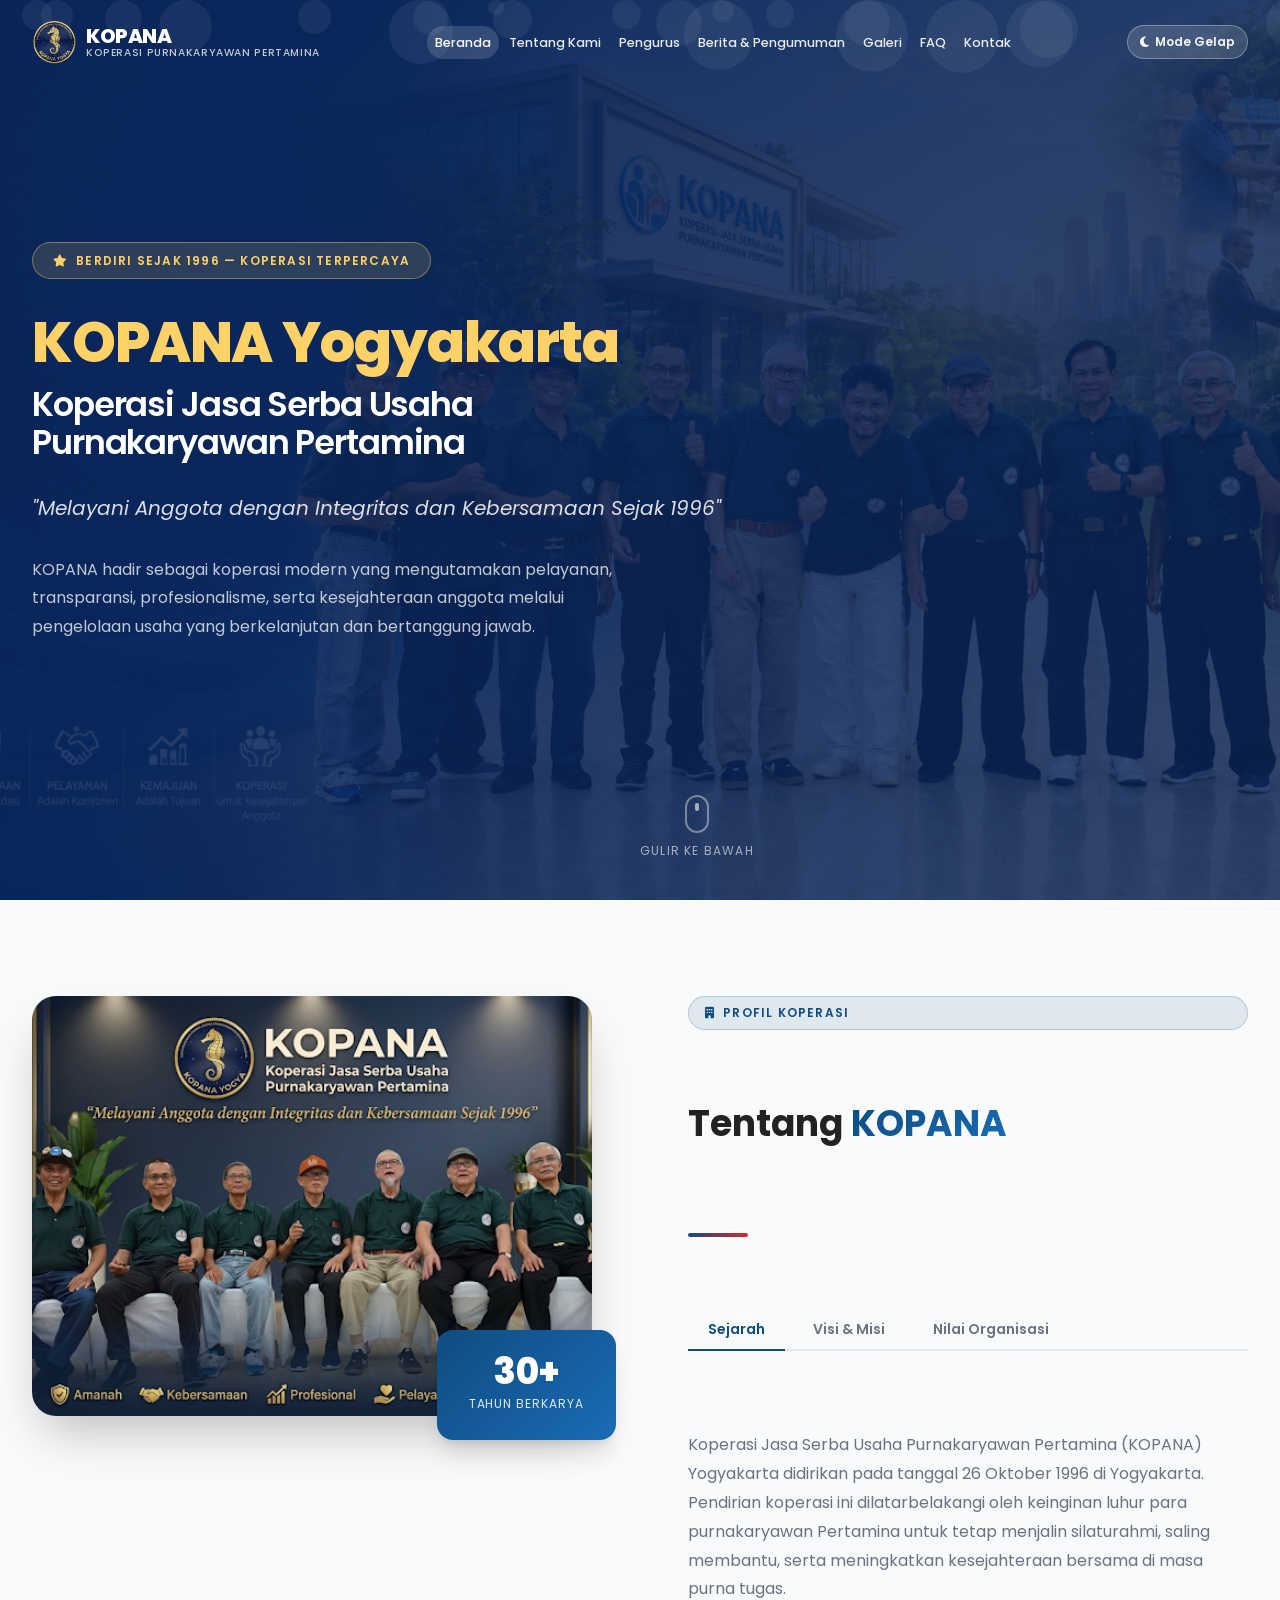
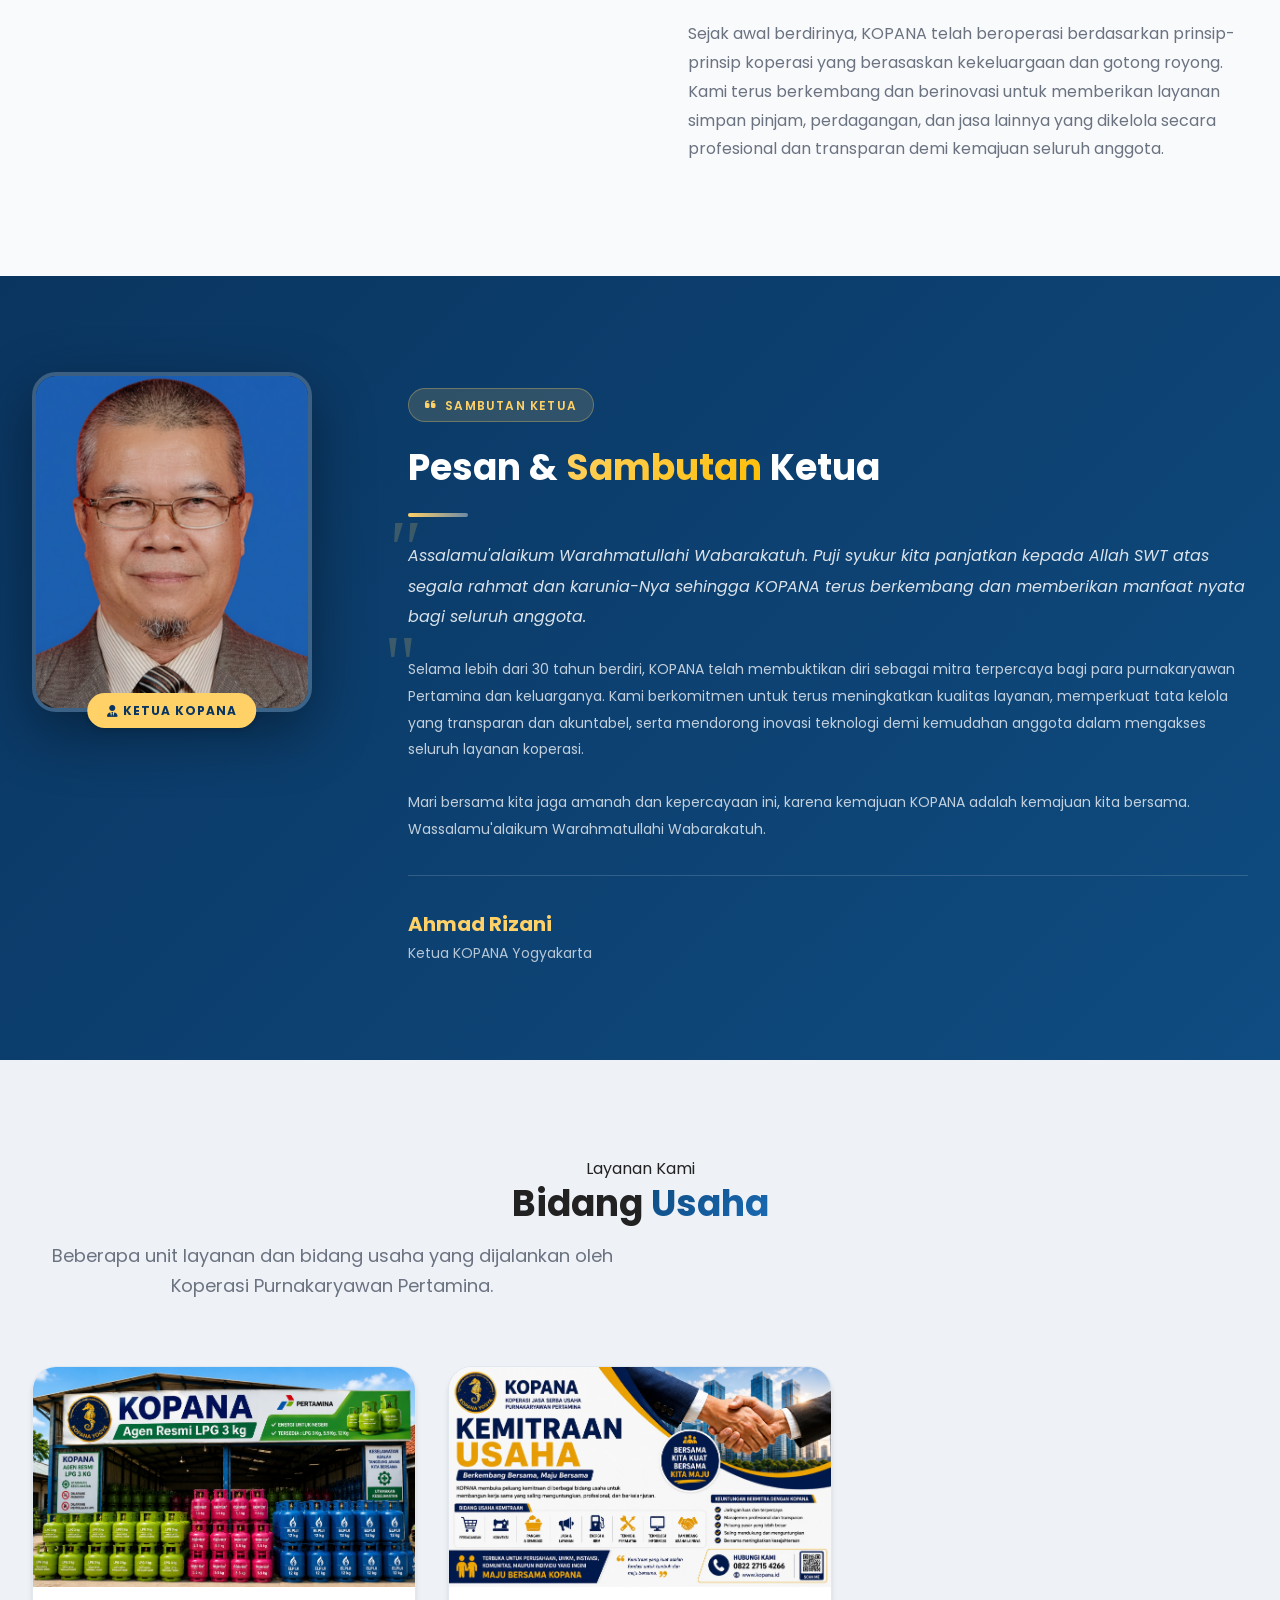
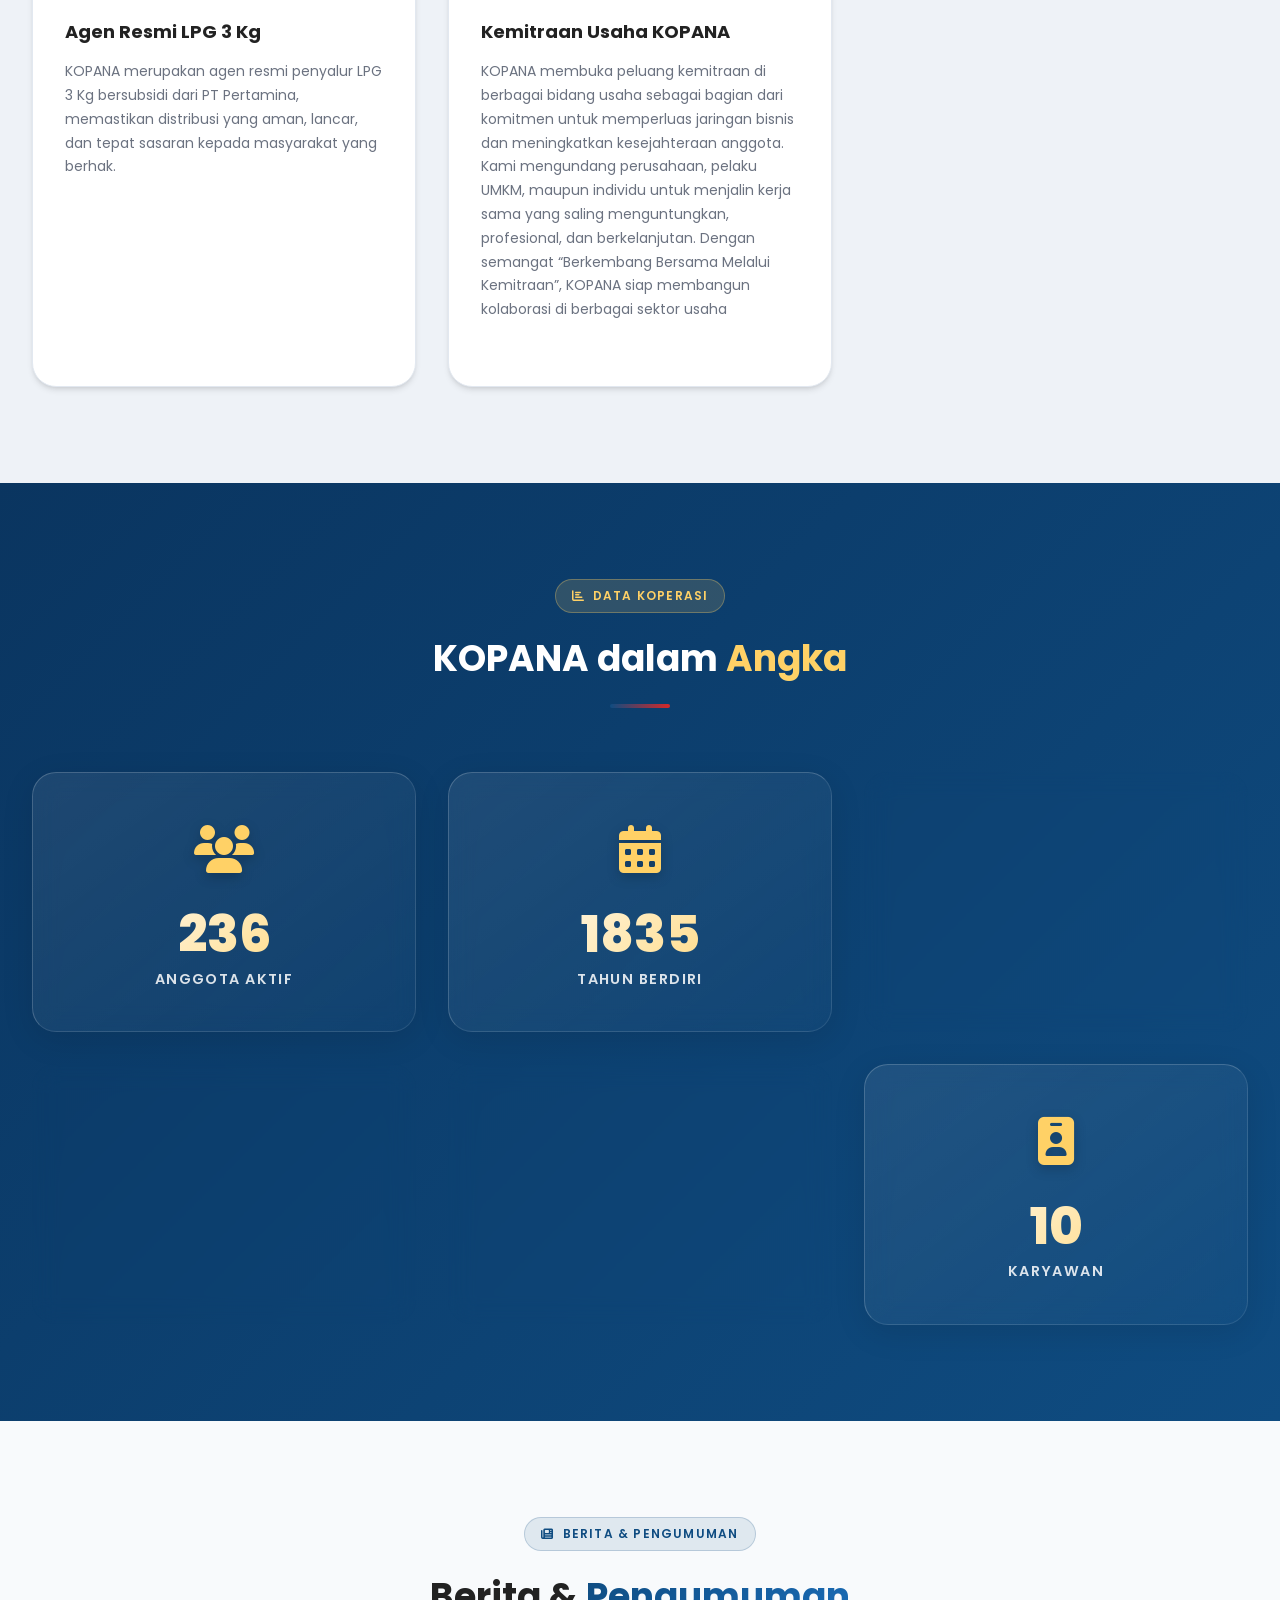
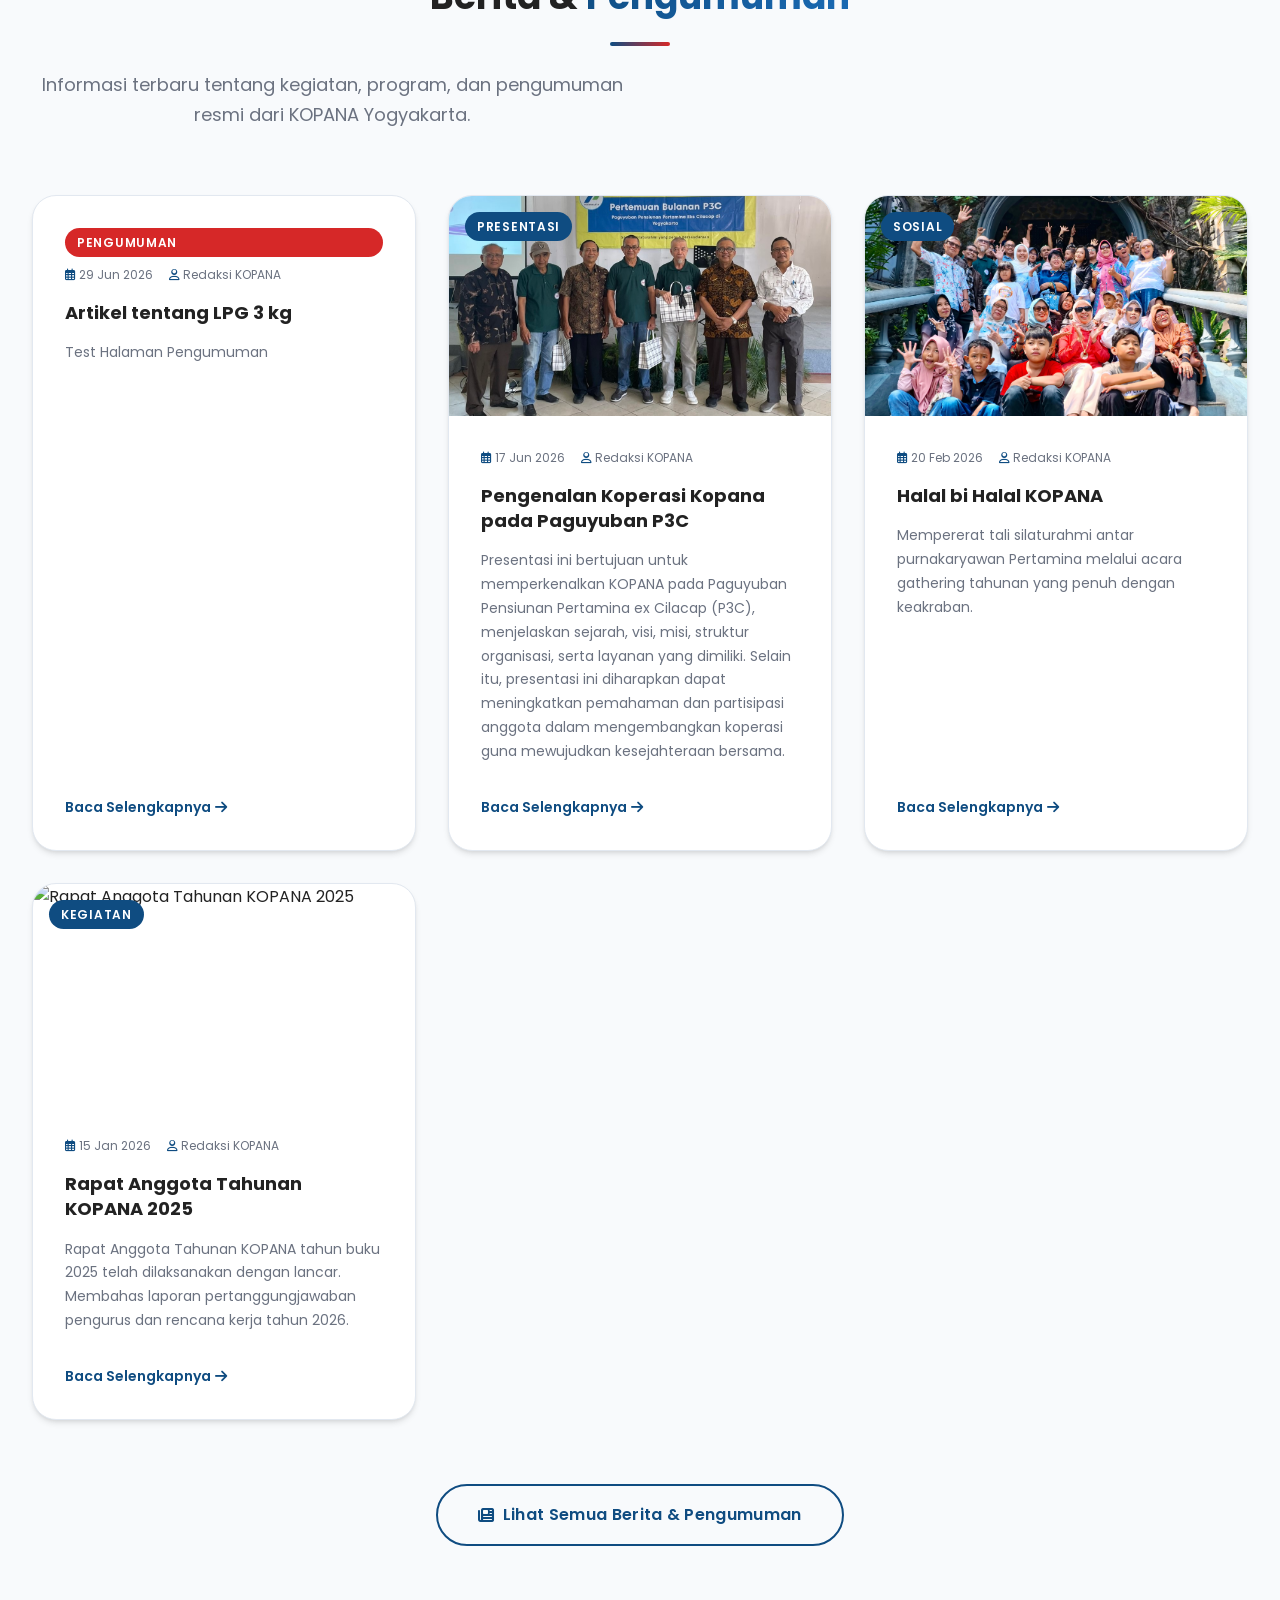
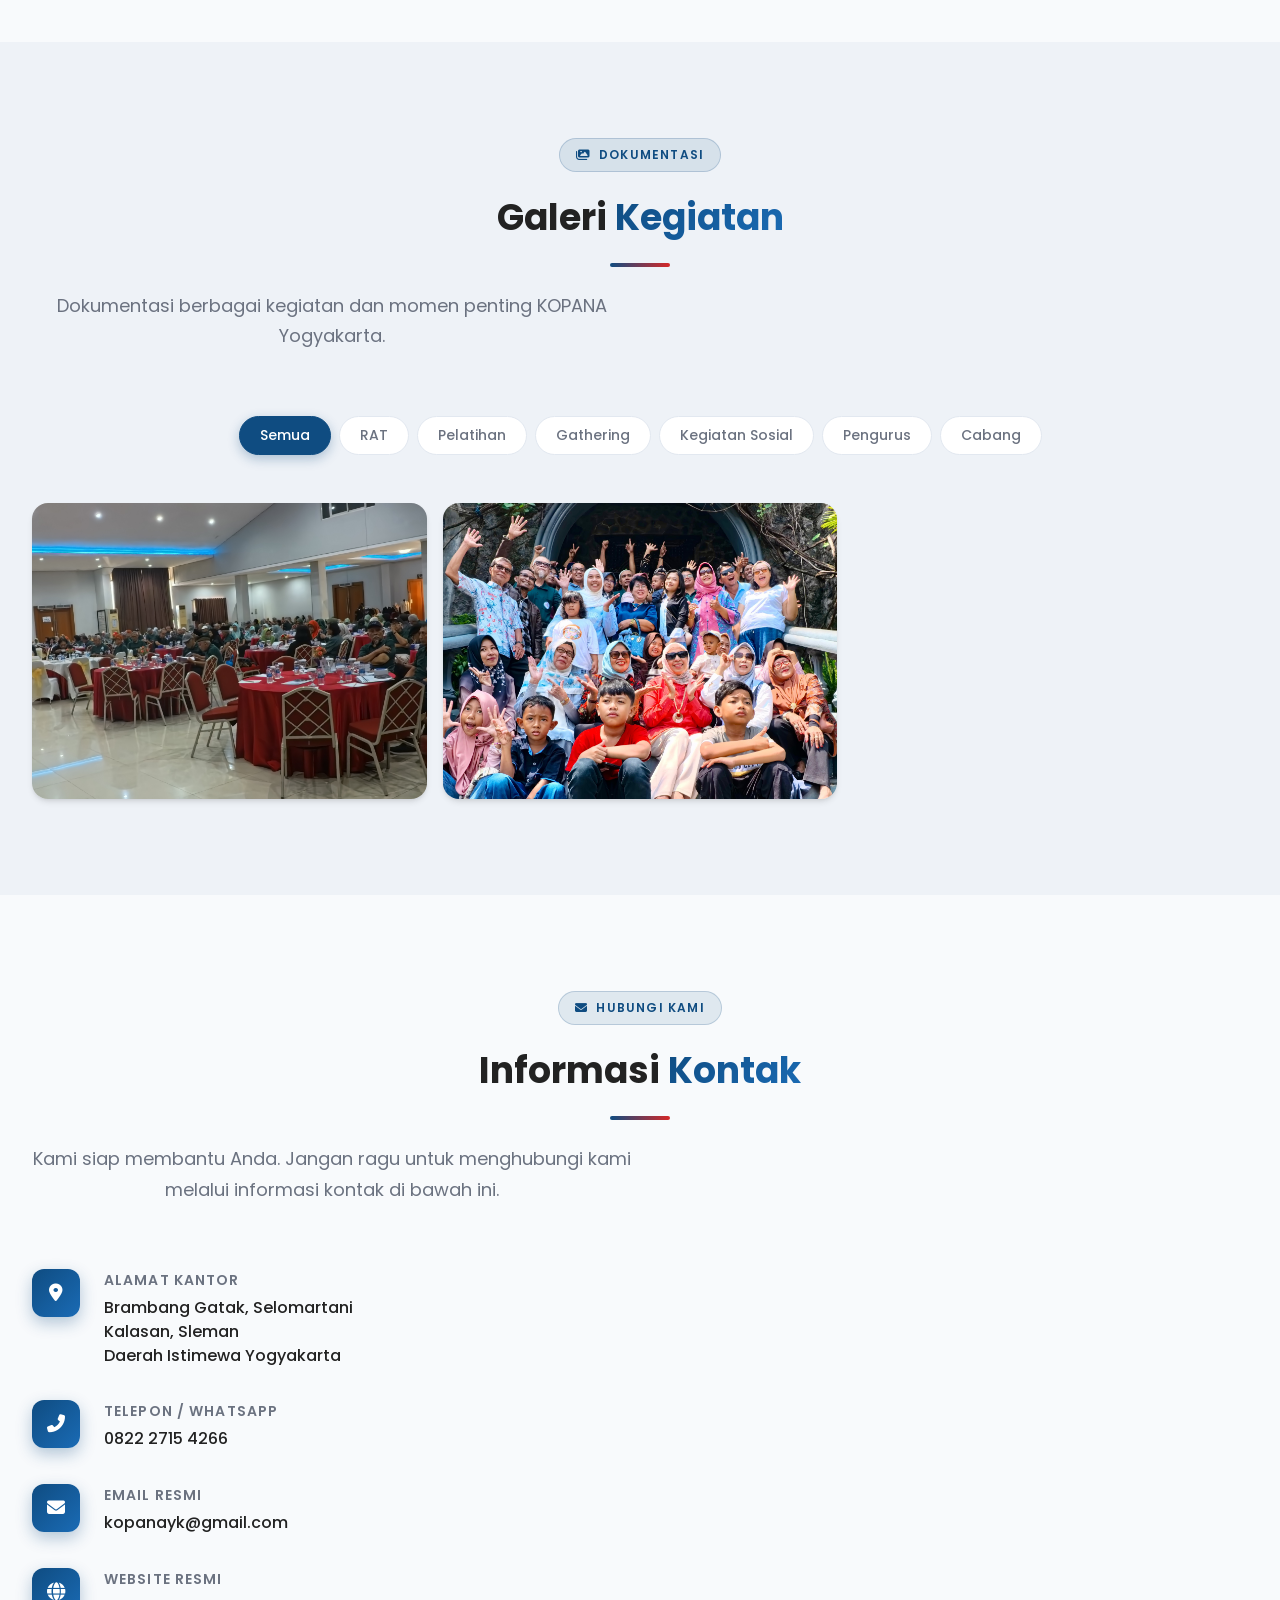
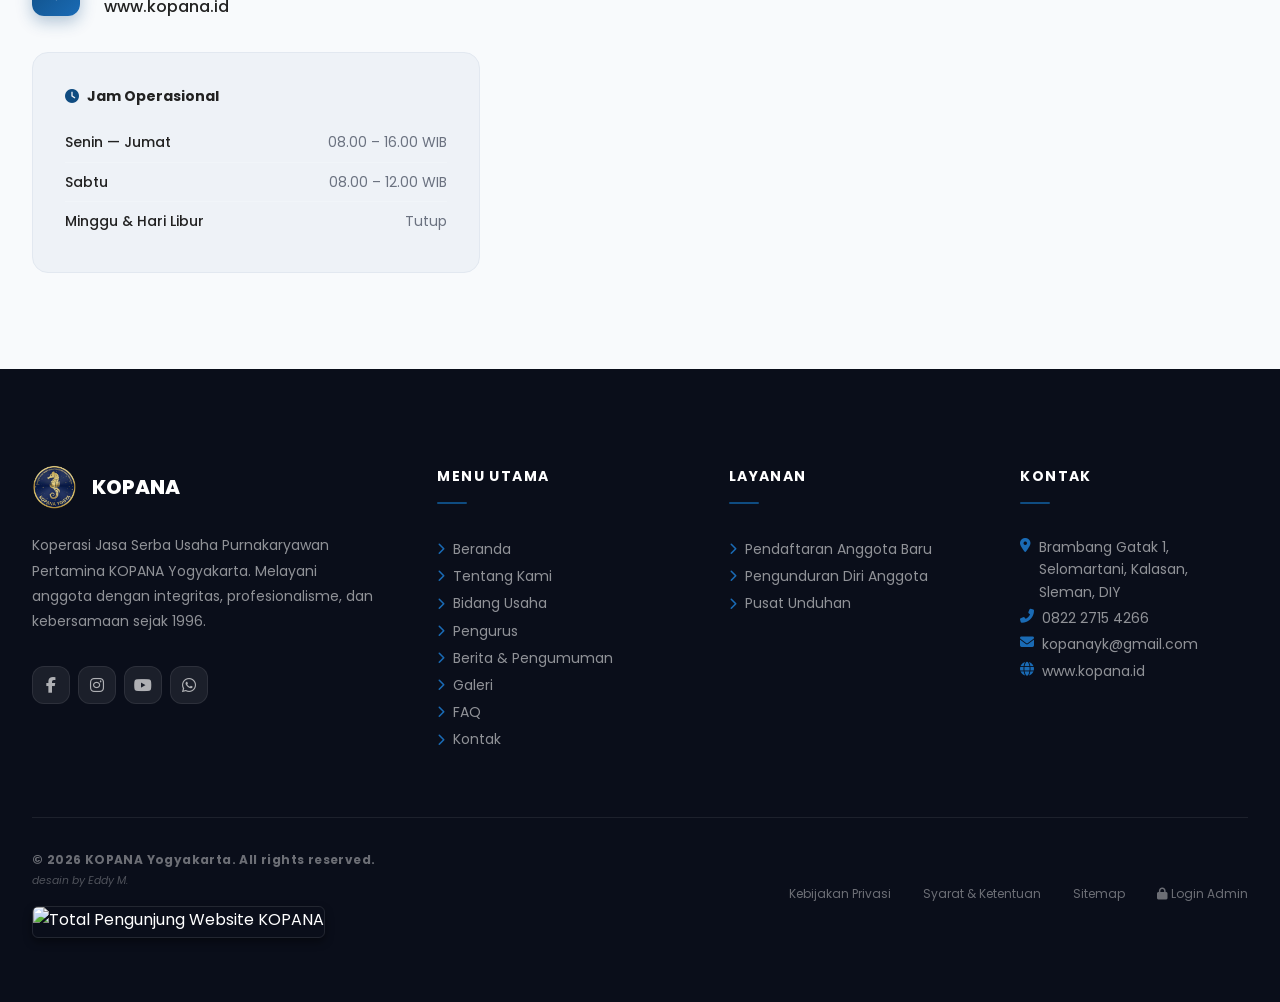
==== commit bf70c2d3: "Add files via upload" ====
--- a/index.html
+++ b/index.html
@@ -59,7 +59,7 @@
         crossorigin="anonymous" referrerpolicy="no-referrer">
 
   <!-- Main Stylesheet -->
-  <link rel="stylesheet" href="assets/css/style.css?v=129">
+  <link rel="stylesheet" href="assets/css/style.css?v=130">
 
   <!-- Structured Data (JSON-LD) -->
   <script type="application/ld+json">
@@ -914,7 +914,7 @@
 
 
   <!-- Main Script -->
-  <script src="assets/js/script.js?v=129" defer></script>
+  <script src="assets/js/script.js?v=130" defer></script>
   
   <!-- PWA Service Worker Registration -->
   <script>
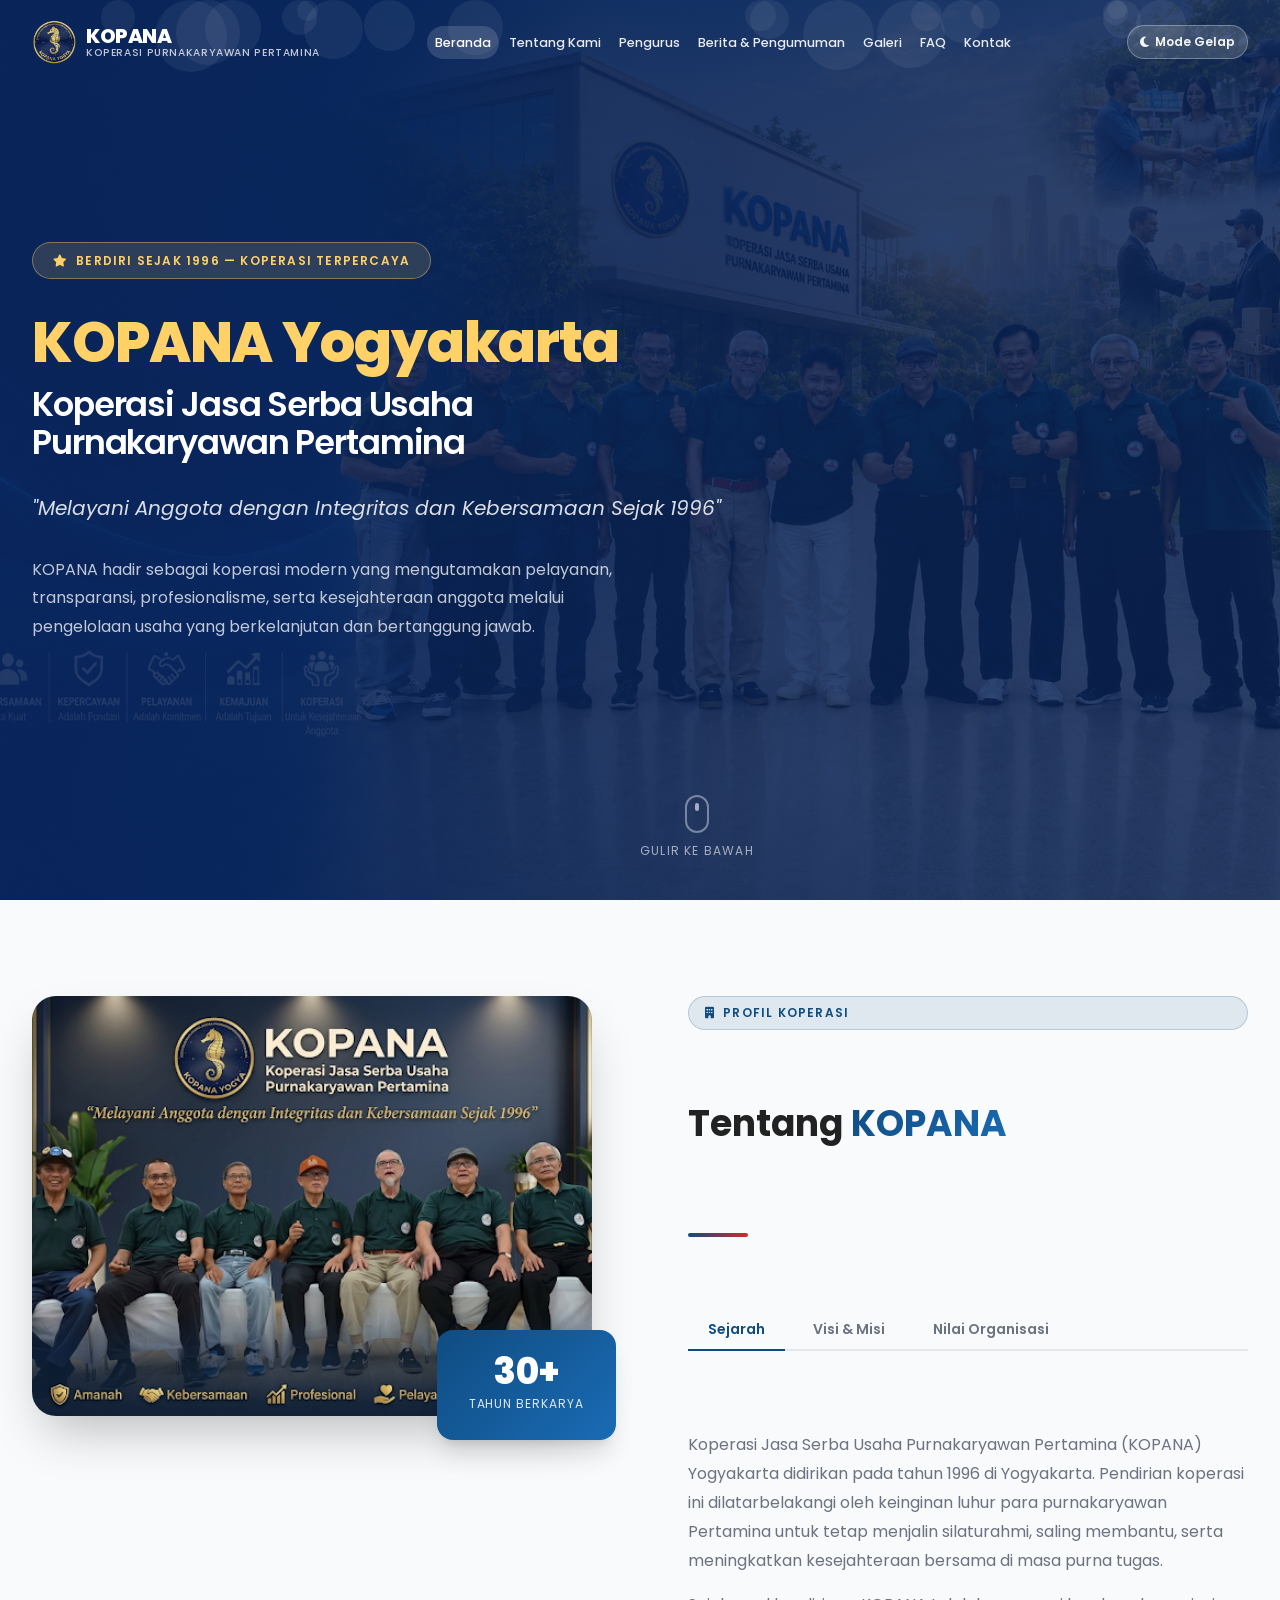
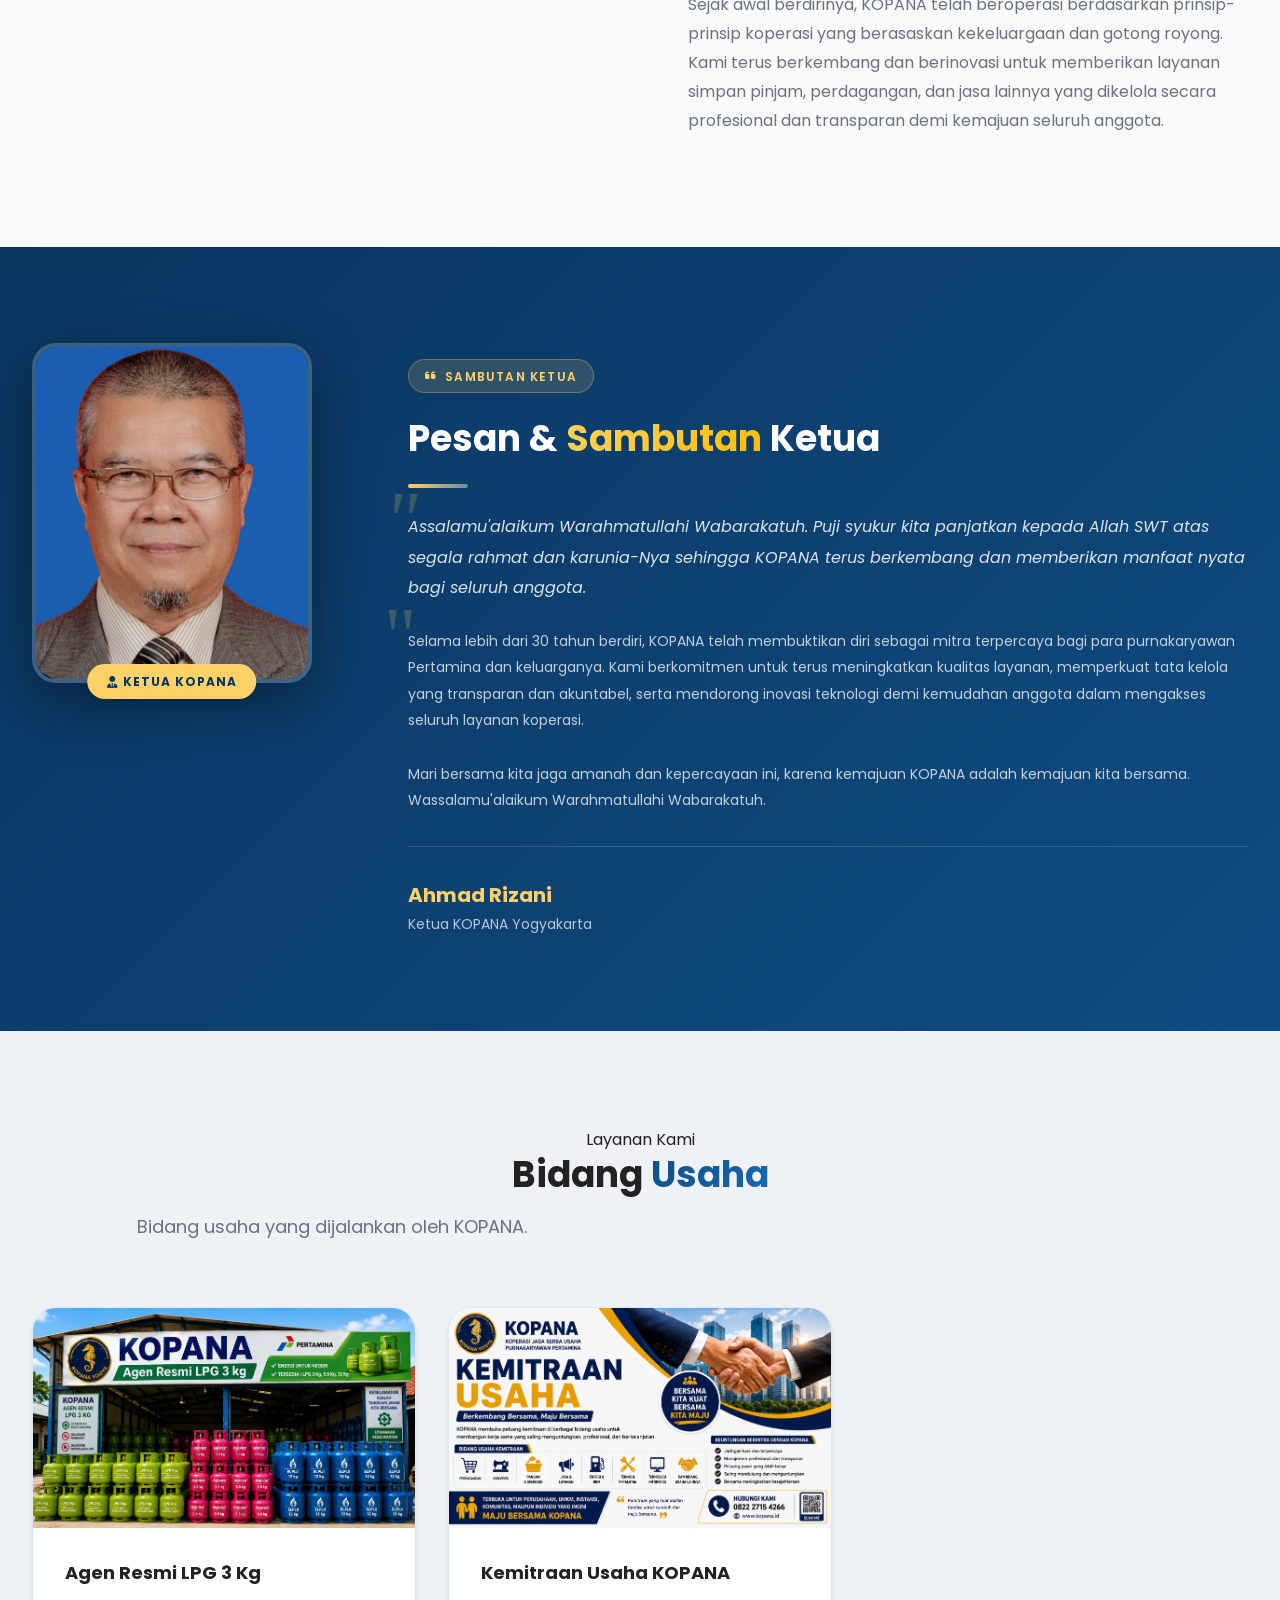
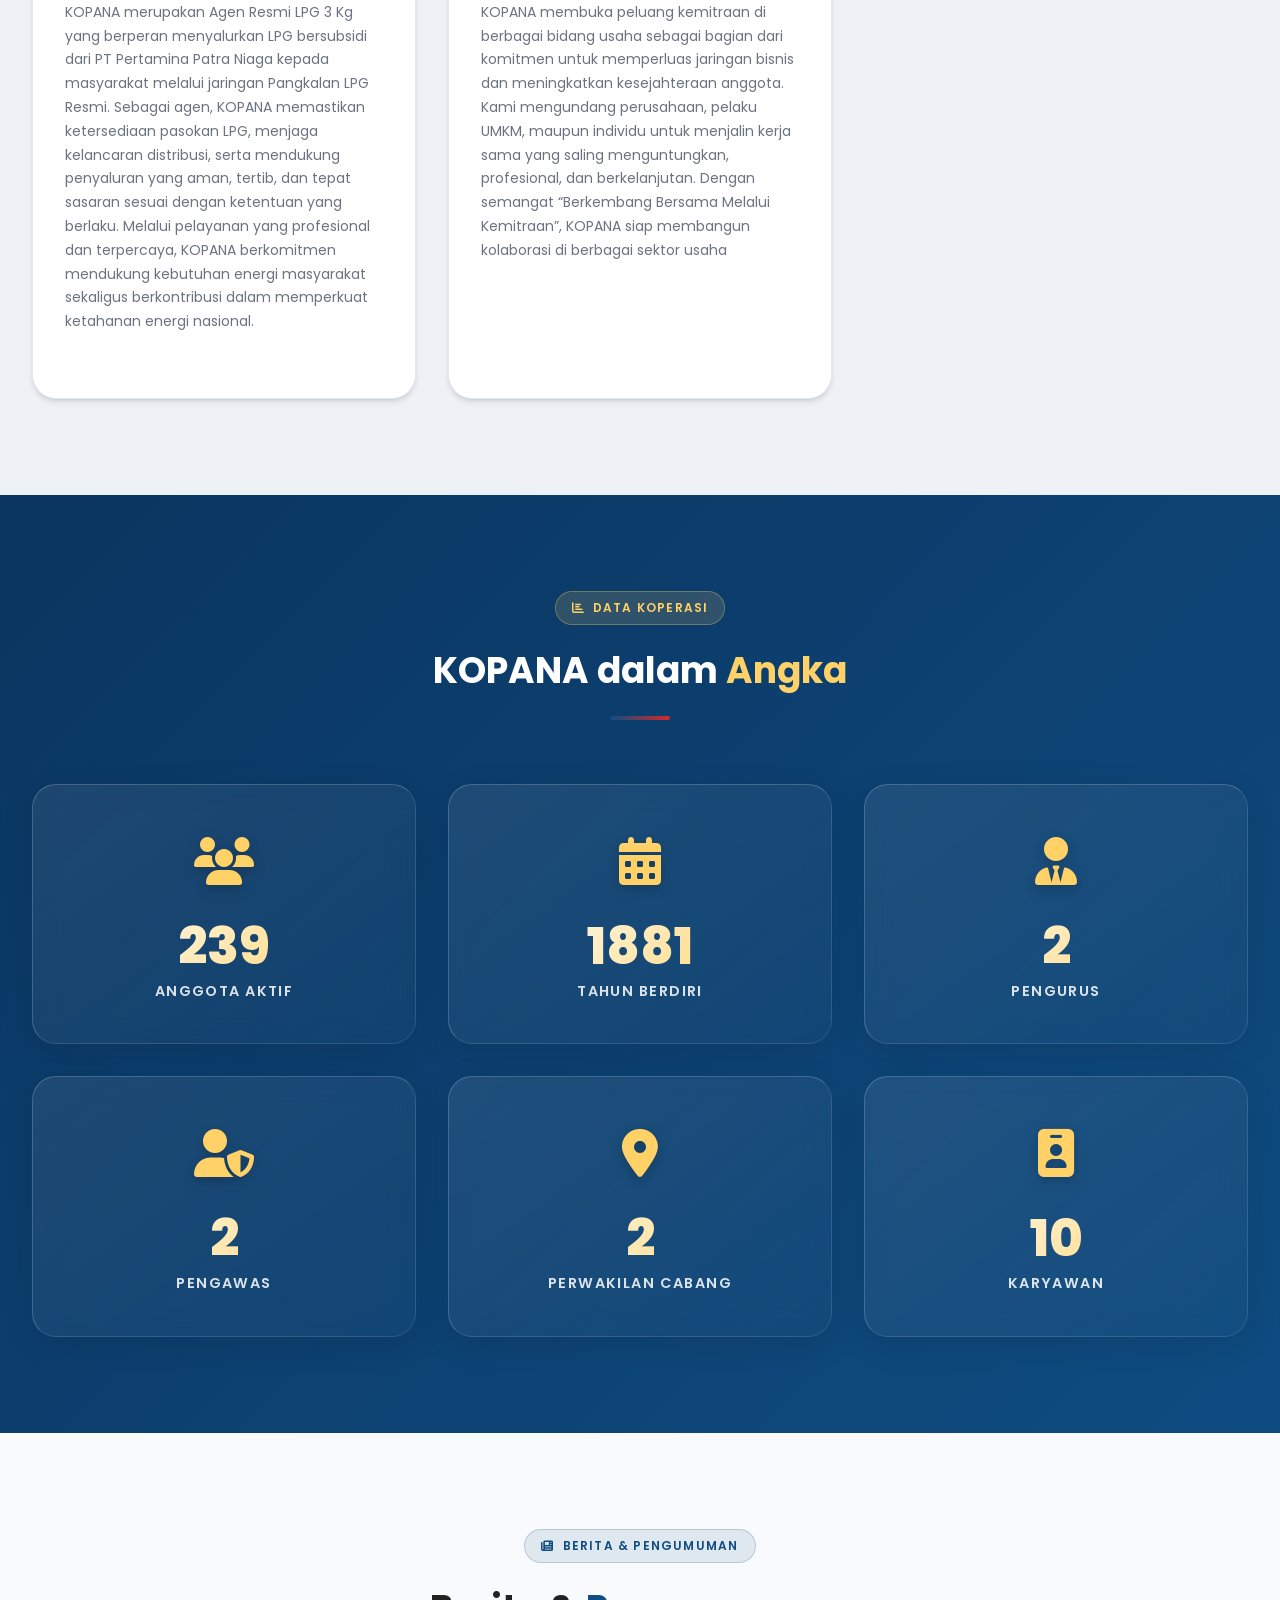
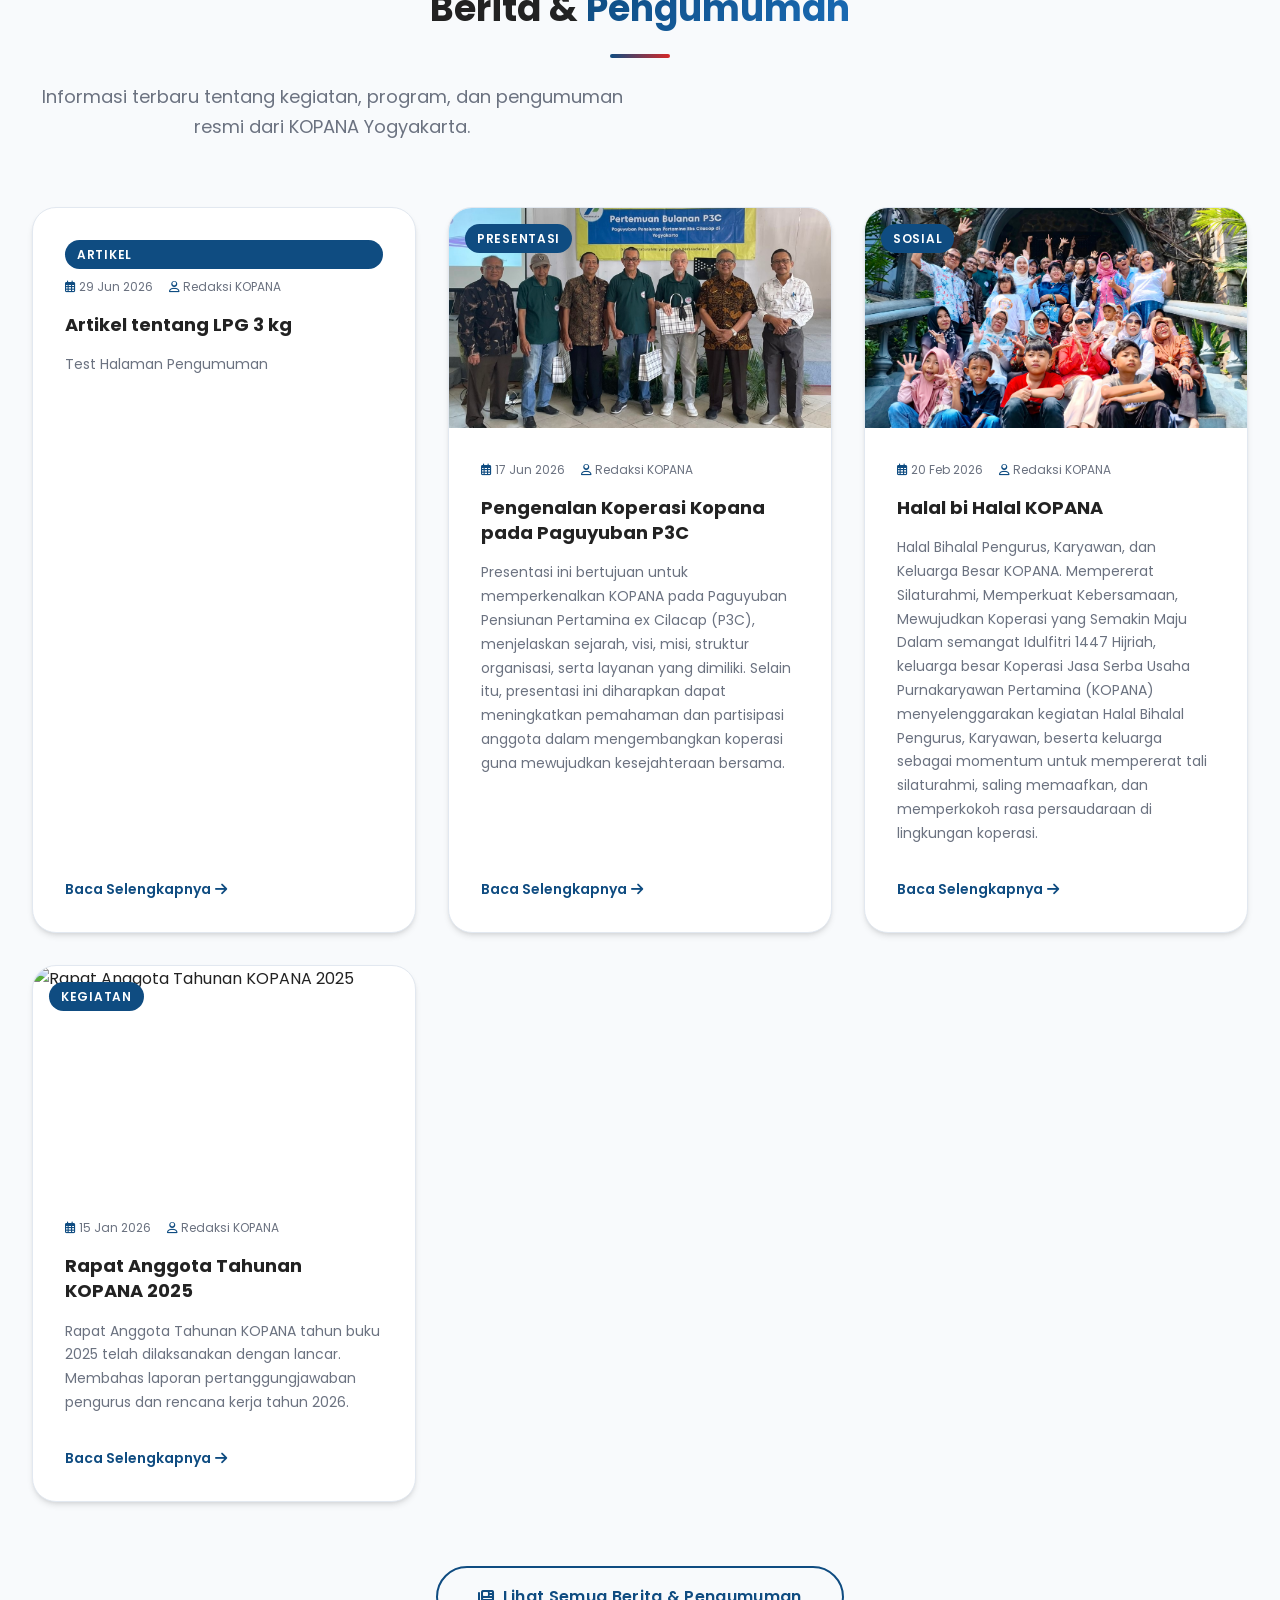
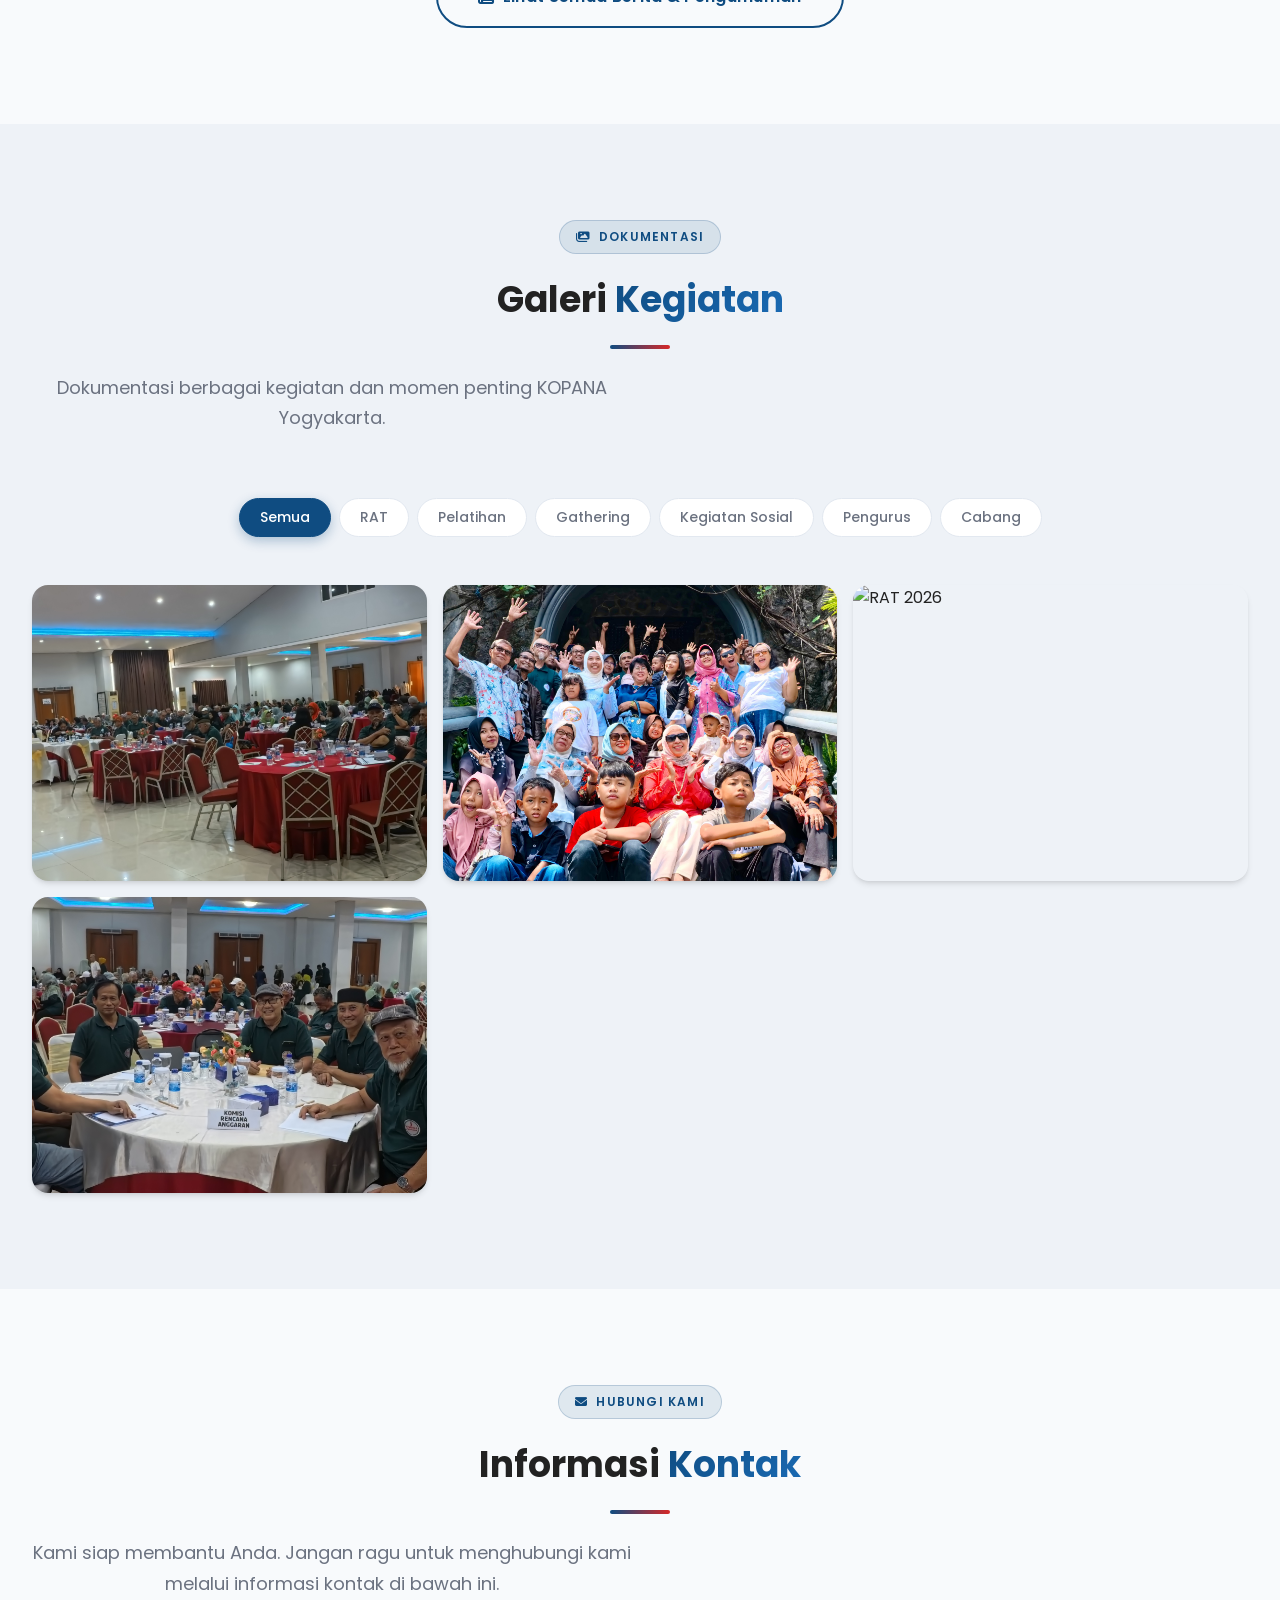
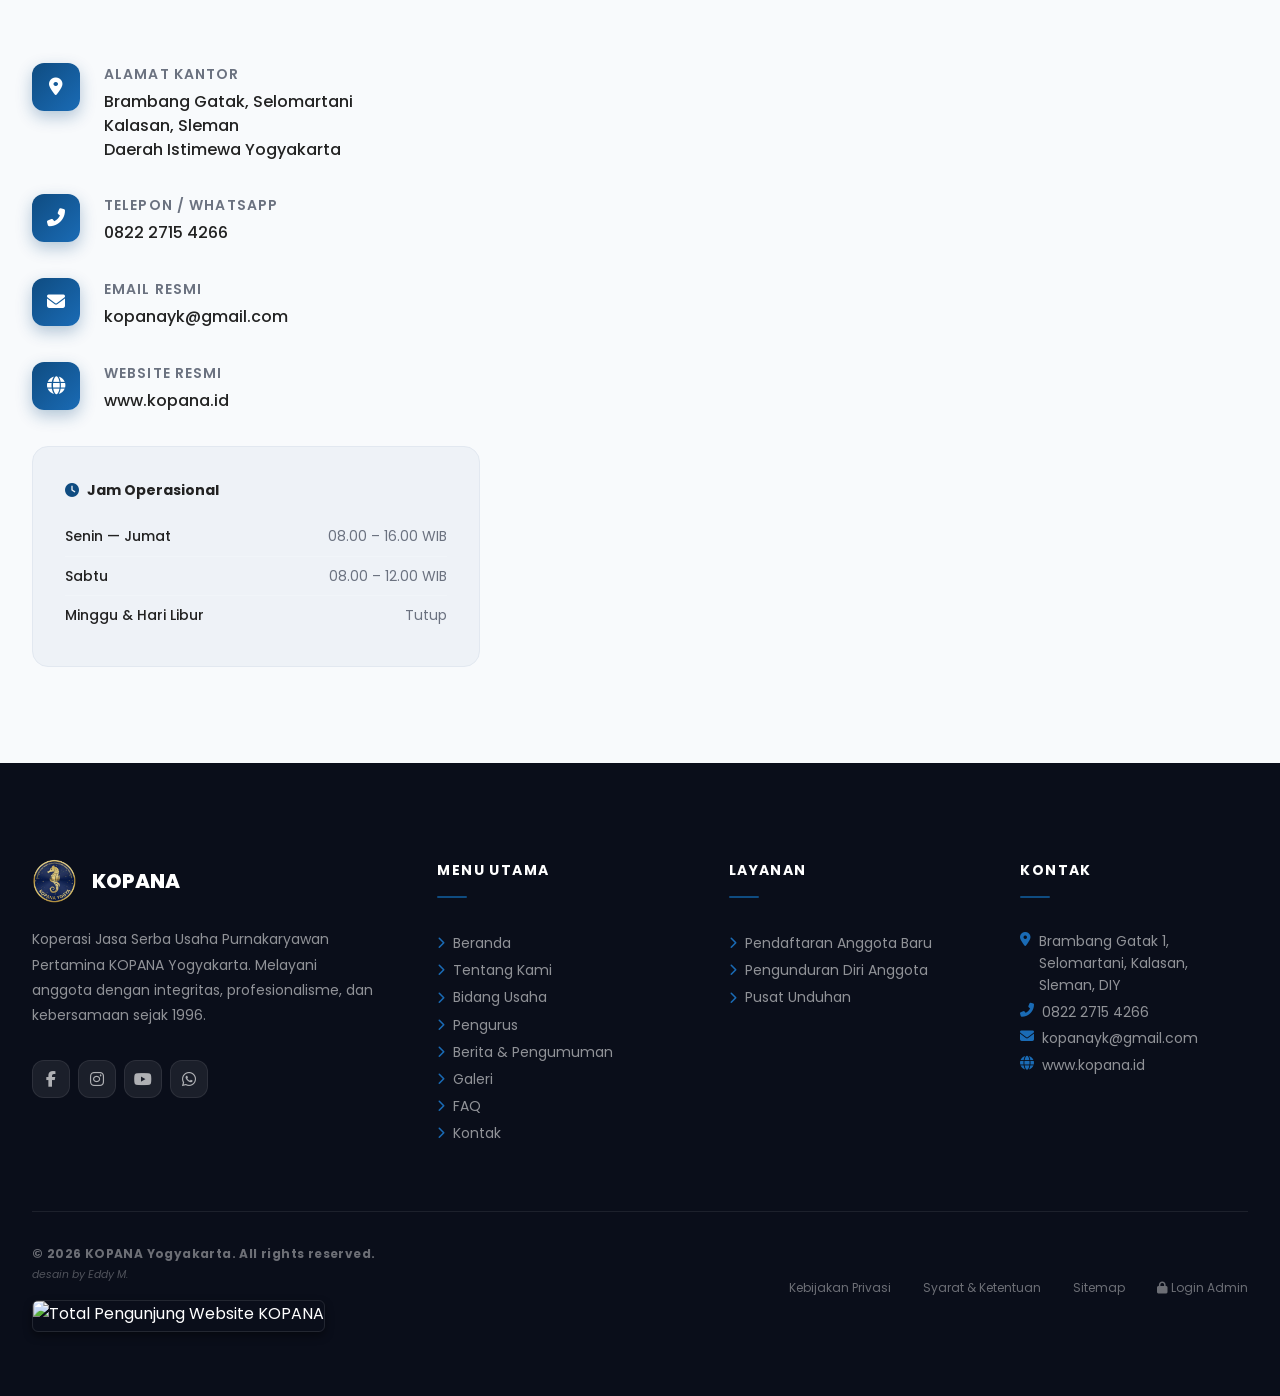
==== commit a72887a4: "Update index.html" ====
--- a/index.html
+++ b/index.html
@@ -389,7 +389,7 @@
             Bidang <span>Usaha</span>
           </h2>
           <div class="section-line reveal"></div>
-          <p class="section-desc reveal">Beberapa unit layanan dan bidang usaha yang dijalankan oleh Koperasi Purnakaryawan Pertamina.</p>
+          <p class="section-desc reveal">Bidang usaha yang dijalankan oleh KOPANA.</p>
         </div>
         
         <div class="berita-grid" id="dyn-usaha-container">
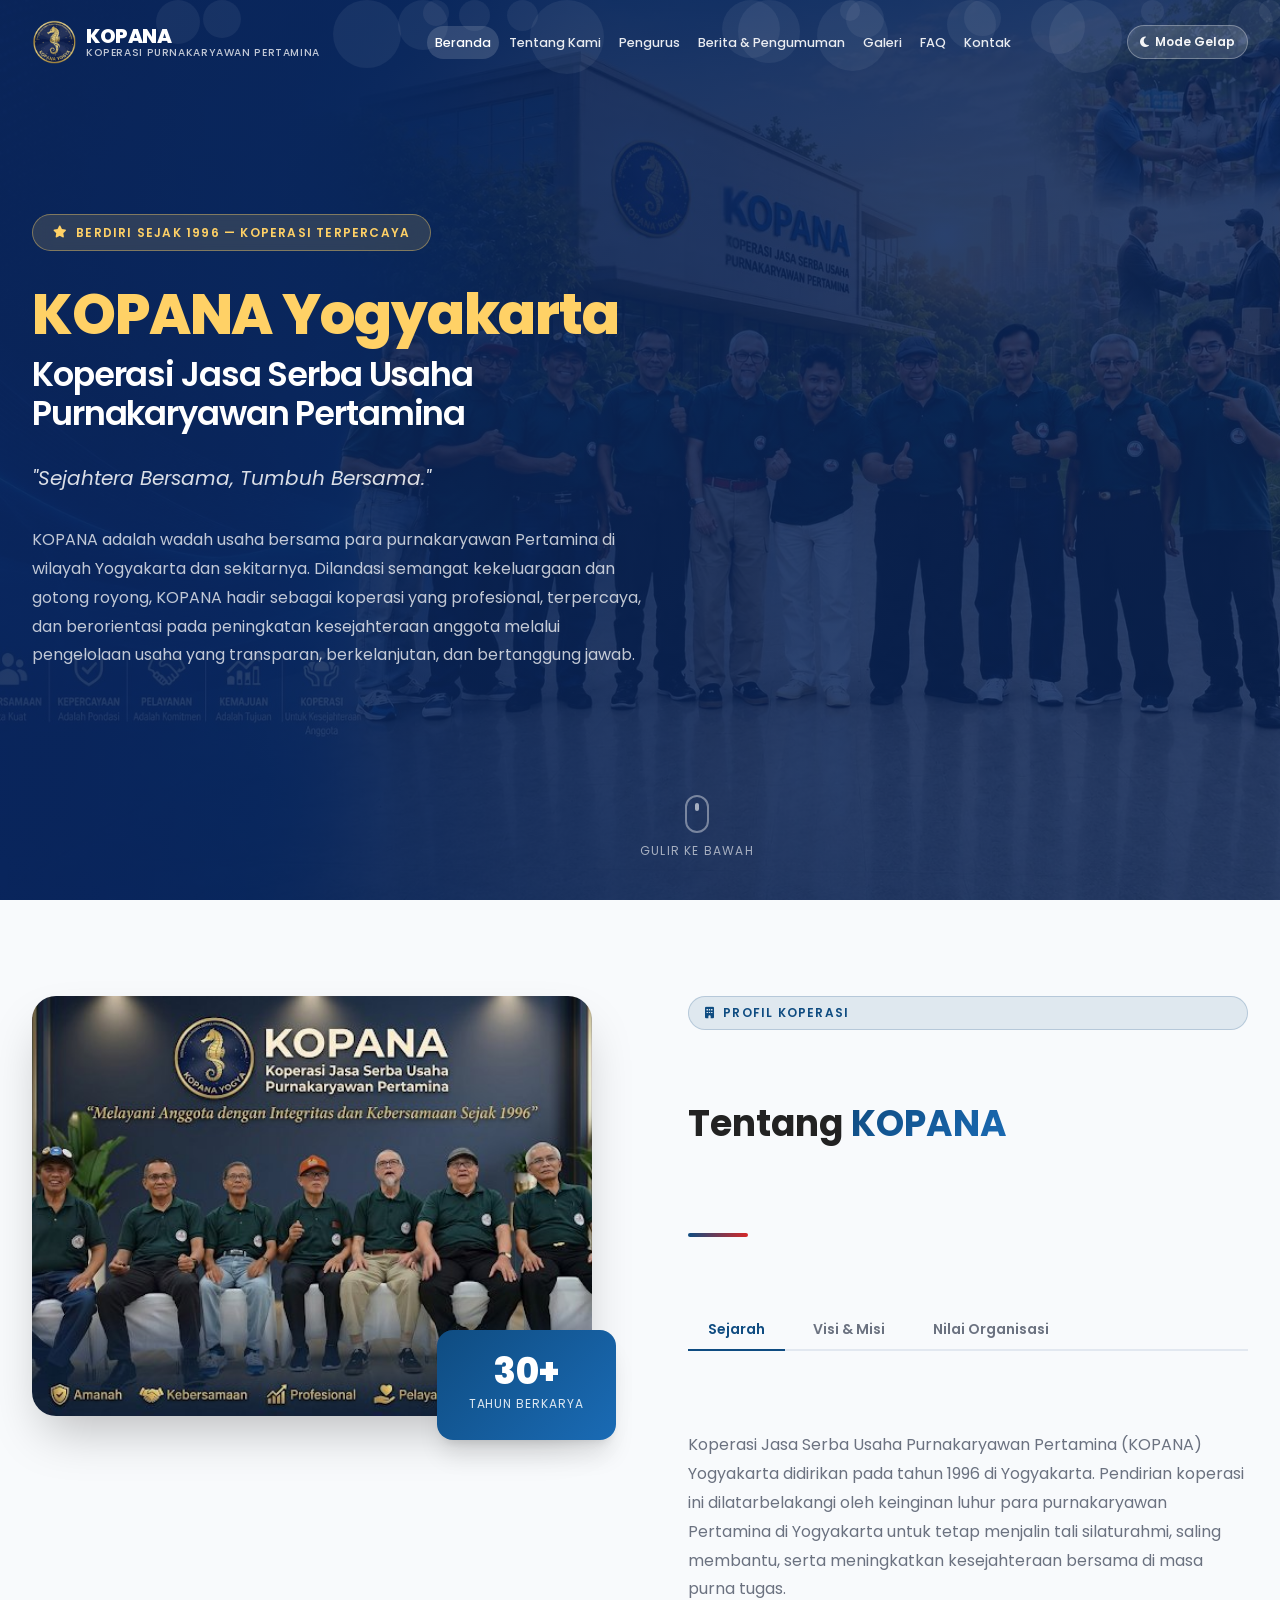
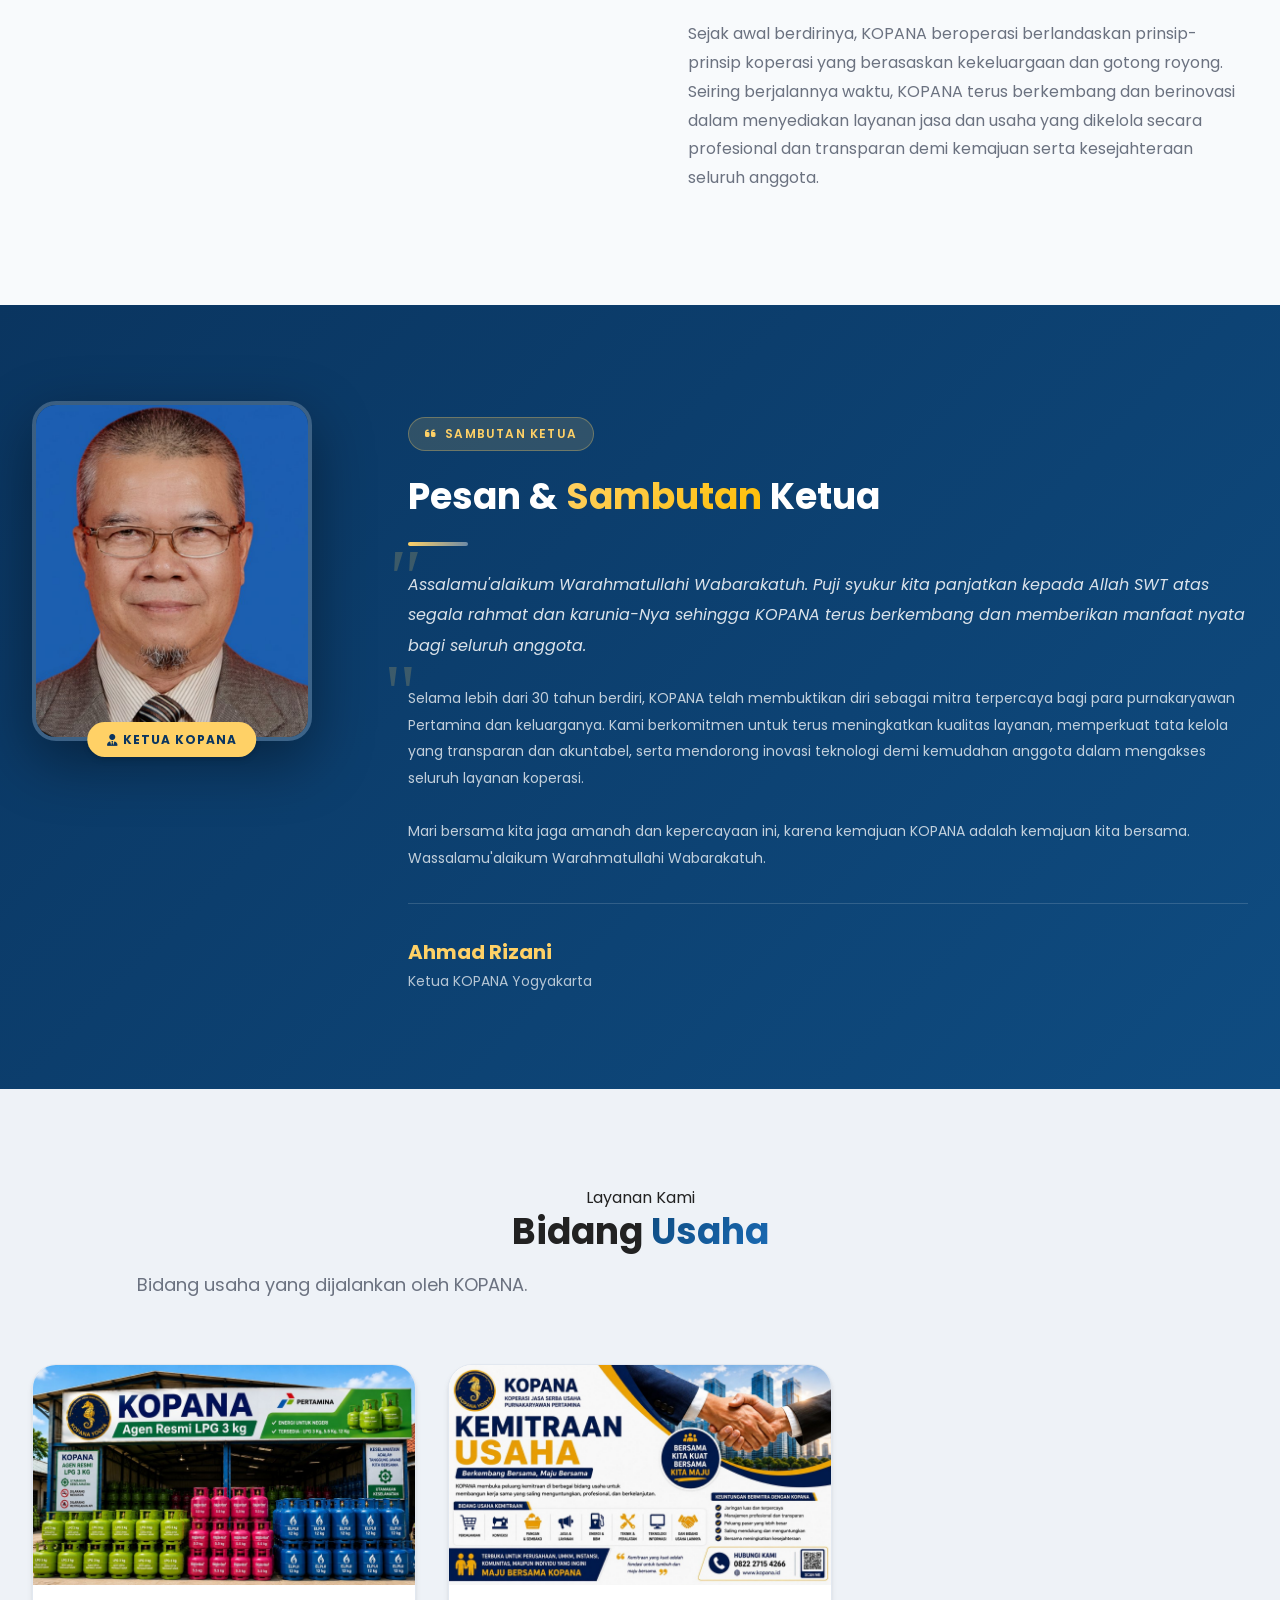
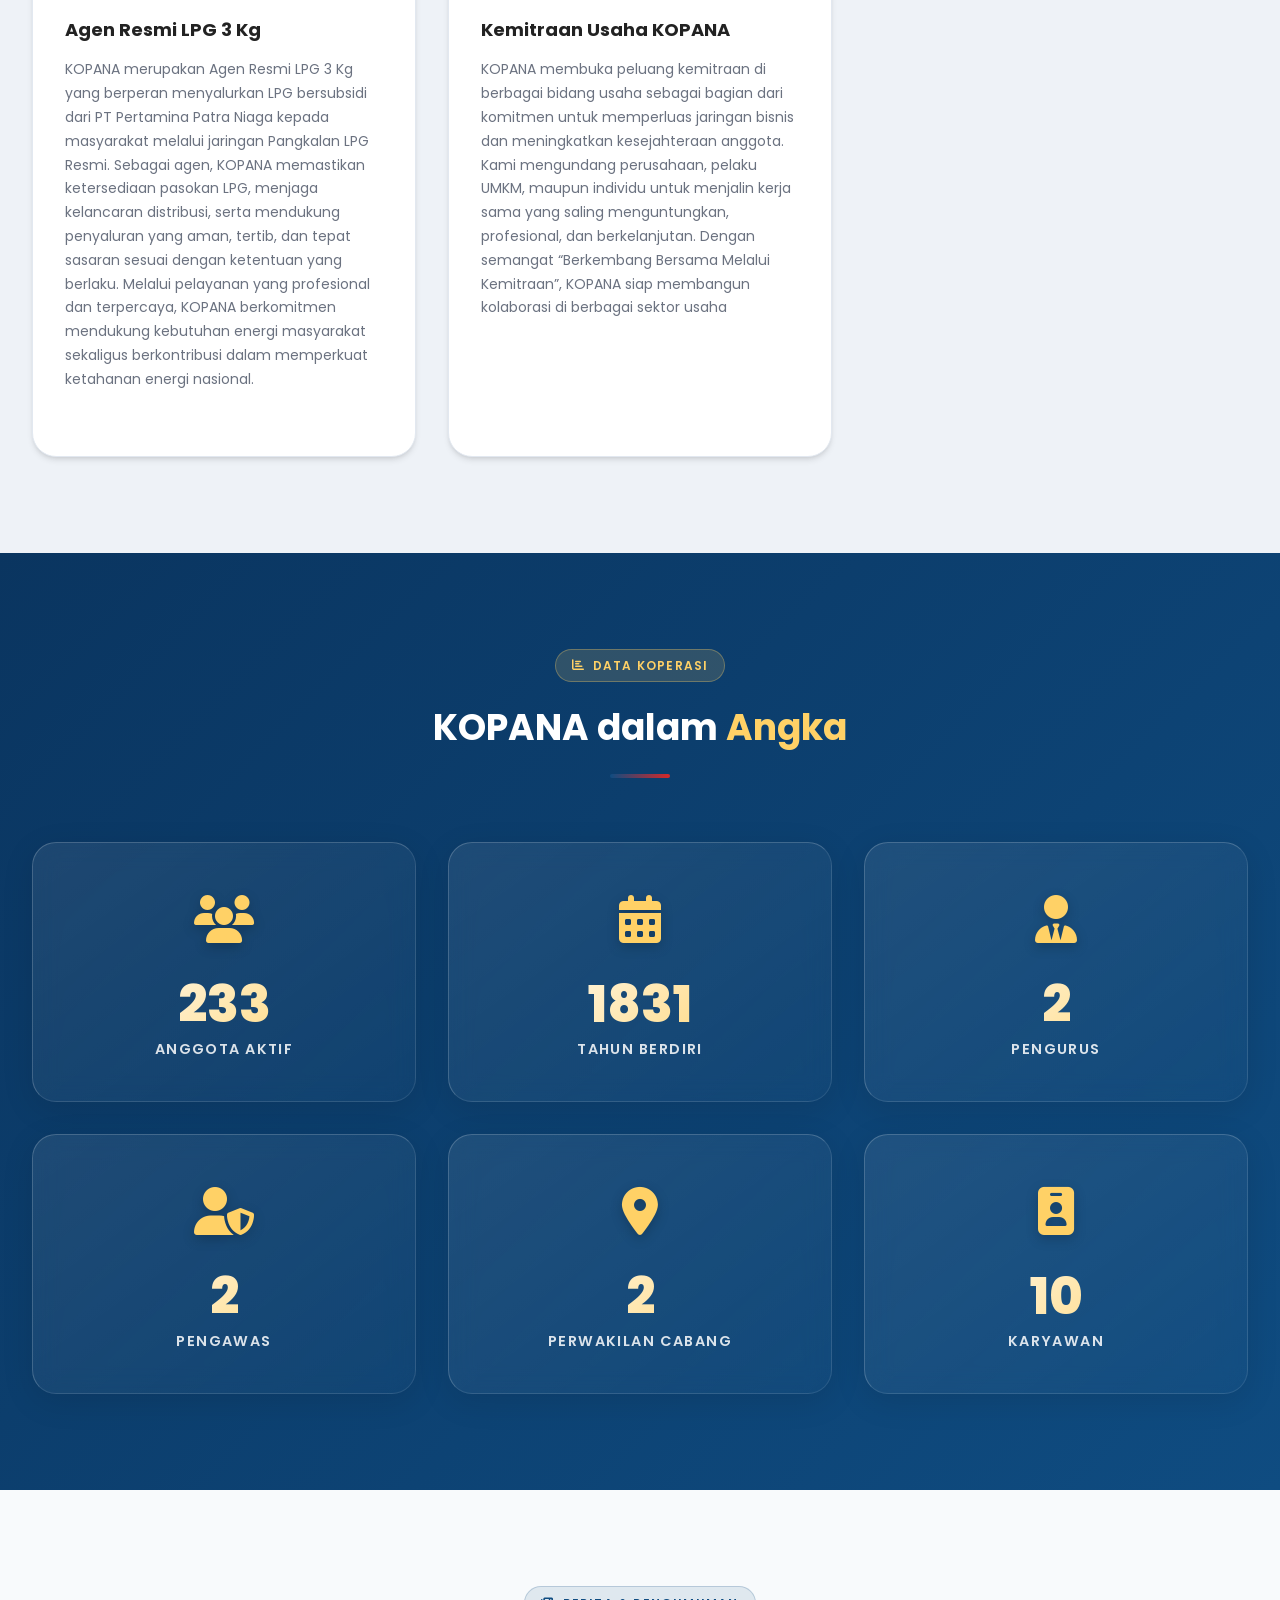
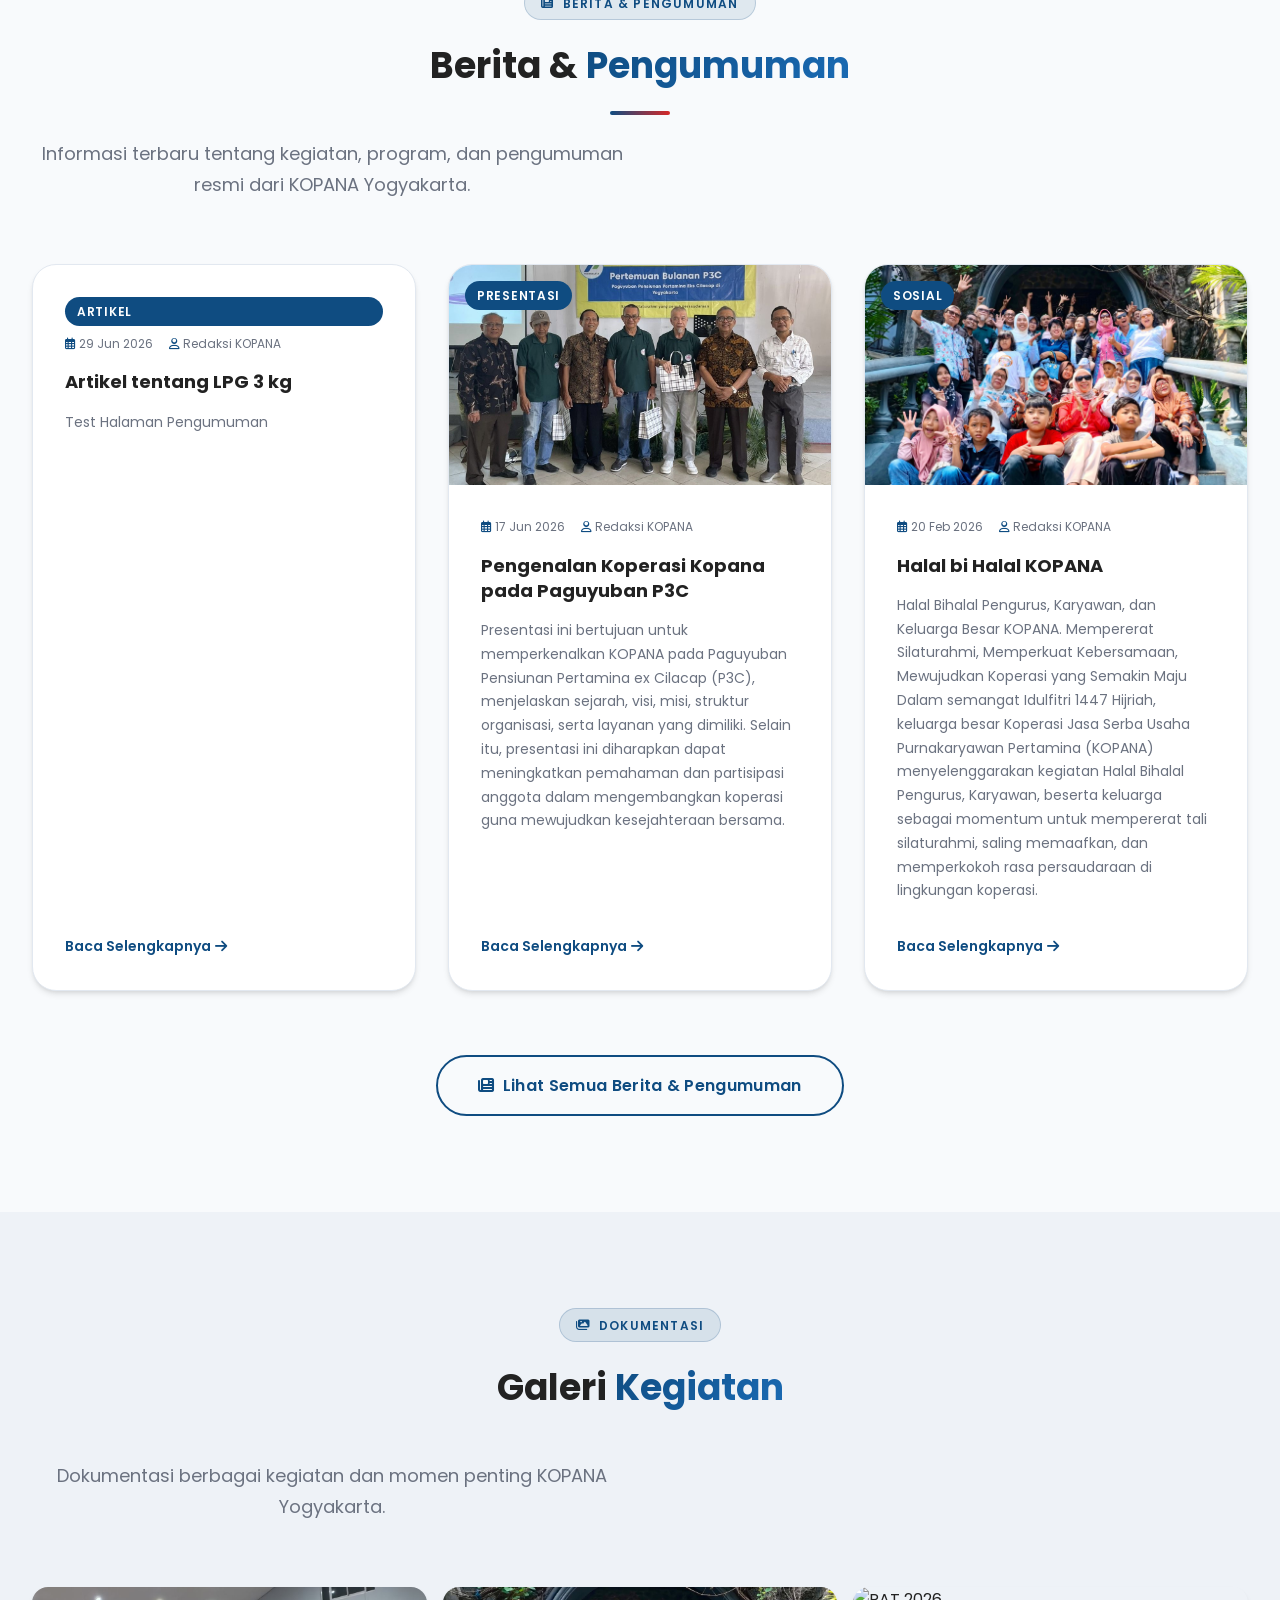
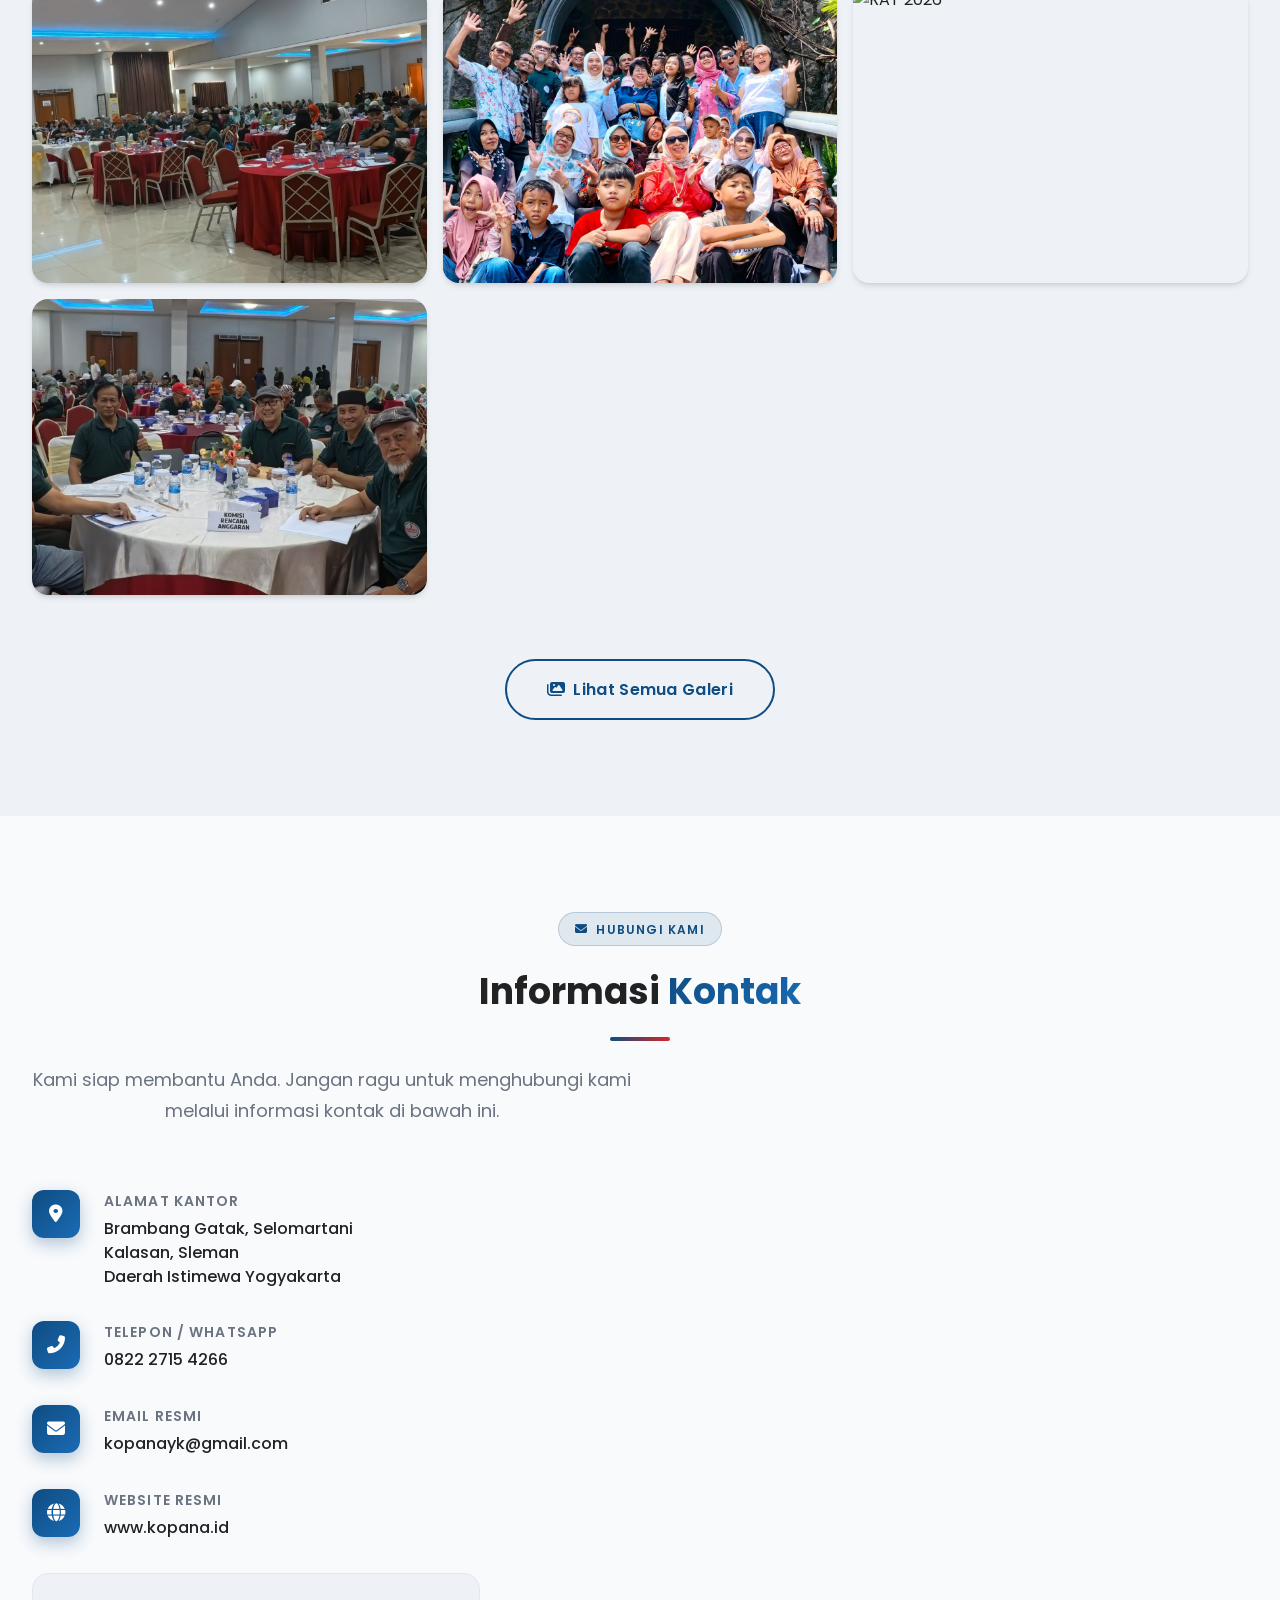
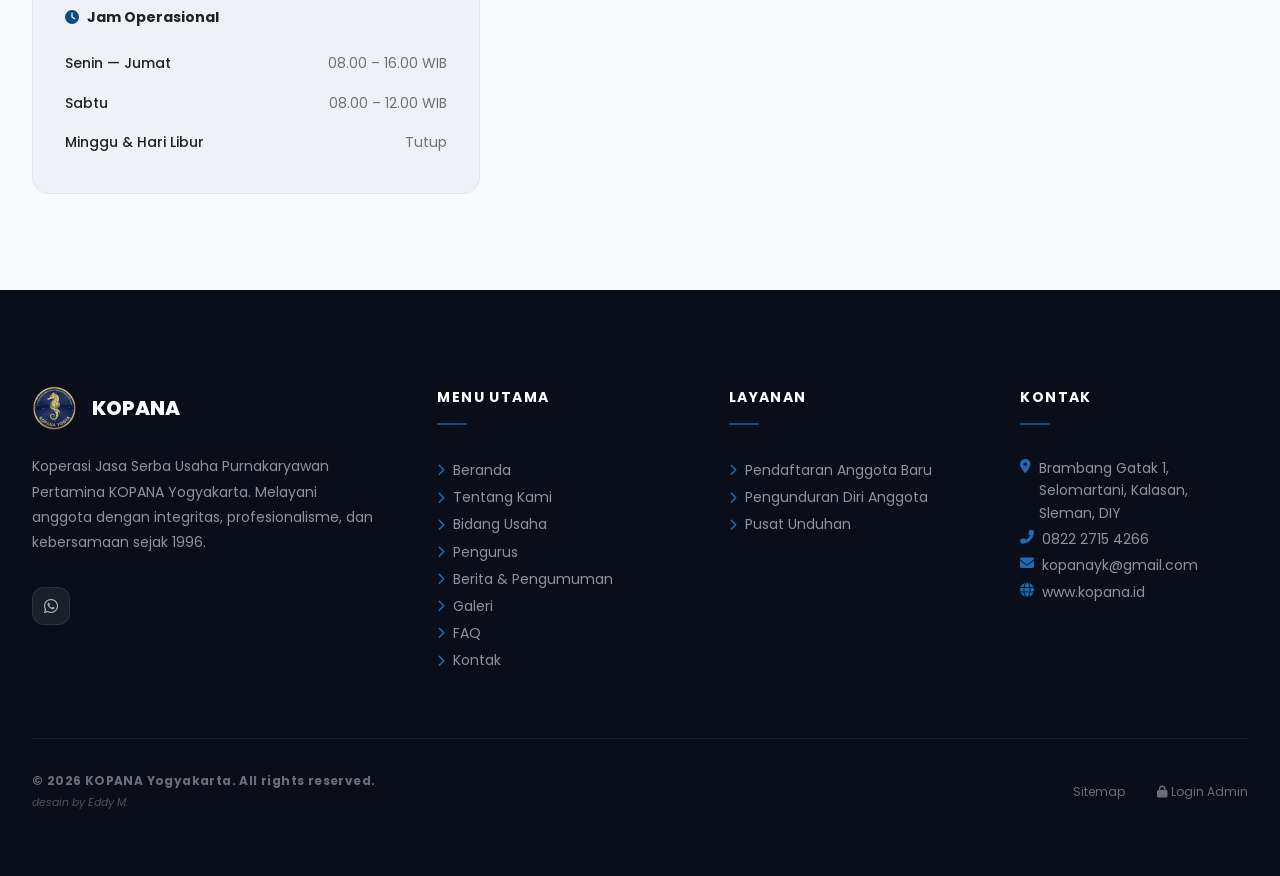
==== commit 4e723650: "Add files via upload" ====
--- a/index.html
+++ b/index.html
@@ -16,7 +16,7 @@
   <!-- SEO Meta Tags -->
   <title>KOPANA Yogyakarta - Koperasi Jasa Serba Usaha Purnakaryawan Pertamina</title>
   <meta name="description" content="Website resmi KOPANA - Koperasi Jasa Serba Usaha Purnakaryawan Pertamina Yogyakarta. Melayani anggota dengan integritas, profesionalisme, dan kebersamaan sejak 1996.">
-  <meta name="keywords" content="KOPANA, Koperasi Pertamina, Koperasi Yogyakarta, Purnakaryawan Pertamina, koperasi jasa, simpan pinjam, Selomartani, Kalasan, Sleman">
+  <meta name="keywords" content="KOPANA, Koperasi Pertamina, Koperasi Yogyakarta, Purnakaryawan Pertamina, koperasi jasa, Selomartani, Kalasan, Sleman">
   <meta name="author" content="KOPANA Yogyakarta">
   <meta name="robots" content="index, follow">
   <meta name="theme-color" content="#0F4C81">
@@ -40,8 +40,8 @@
 
   <!-- Favicon -->
   <link rel="icon" type="image/x-icon" href="favicon.ico">
-  <link rel="apple-touch-icon" sizes="180x180" href="assets/img/logo.png?v=2">
-  
+  <link rel="apple-touch-icon" sizes="180x180" href="assets/img/logo-192.png">
+
   <!-- PWA Manifest -->
   <link rel="manifest" href="manifest.json">
 
@@ -59,7 +59,7 @@
         crossorigin="anonymous" referrerpolicy="no-referrer">
 
   <!-- Main Stylesheet -->
-  <link rel="stylesheet" href="assets/css/style.css?v=130">
+  <link rel="stylesheet" href="assets/css/style.css?v=132">
 
   <!-- Structured Data (JSON-LD) -->
   <script type="application/ld+json">
@@ -90,20 +90,13 @@
   </script>
 
 <script>
-  // CACHE KILLER: Force unregister all Service Workers to clean up stale cache
+  // Bersihkan service worker lama milik pengunjung dari versi situs sebelumnya.
+  // Situs ini tidak lagi menggunakan service worker.
   if ('serviceWorker' in navigator) {
-    navigator.serviceWorker.getRegistrations().then(function(registrations) {
-      for(let registration of registrations) {
-        registration.unregister().then(function(boolean) {
-          console.log('Service worker unregistered');
-        });
-      }
-    });
+    navigator.serviceWorker.getRegistrations()
+      .then(function(regs) { regs.forEach(function(r) { r.unregister(); }); })
+      .catch(function() {});
   }
-  
-  // Clear localStorage and sessionStorage cache versions if any
-  
-  
 </script>
 </head>
 
@@ -417,17 +410,10 @@
 
         <div class="stats-grid">
 
-          <!-- Jumlah Anggota -->
+          <!-- Jumlah Anggota (angka fallback; nilai terkini dimuat dari data/statistik.json) -->
           <div class="stat-card reveal">
             <div class="stat-icon"><i class="fas fa-users" aria-hidden="true"></i></div>
-            <!--
-              PLACEHOLDER: JUMLAH_ANGGOTA
-              Ganti data-target dengan jumlah anggota aktual.
-              Contoh: data-target="450"
-            -->
-            <div class="stat-number" data-target="JUMLAH_ANGGOTA" data-key="anggota" aria-label="Jumlah anggota">
-              JUMLAH_ANGGOTA
-            </div>
+            <div class="stat-number" data-target="254" data-key="anggota" aria-label="Jumlah anggota">254</div>
             <div class="stat-label">Anggota Aktif</div>
           </div>
 
@@ -497,7 +483,7 @@
         </div>
 
         <!-- Berita Container (dapat diperbarui via Google Apps Script API) -->
-        <div class="berita-grid" id="berita-container">
+        <div class="berita-grid" id="berita-container" data-limit="3">
 
           <!-- Berita 1 -->
           <article class="berita-card reveal reveal-delay-1">
@@ -586,9 +572,9 @@
         </div><!-- /berita-grid -->
 
         <div class="berita-cta reveal">
-          <a href="#" class="btn btn-outline btn-lg" id="all-berita-btn">
+          <a href="semua-berita.html" class="btn btn-outline btn-lg">
             <i class="fas fa-newspaper" aria-hidden="true"></i>
-            Lihat Semua Berita & Pengumuman
+            Lihat Semua Berita &amp; Pengumuman
           </a>
         </div>
       </div>
@@ -614,20 +600,21 @@
           </p>
         </div>
 
-        <!-- Filter Galeri -->
+        <!-- Filter Galeri (tombol dibangun otomatis dari kategori di data/galeri.json) -->
         <div class="galeri-filter reveal" role="group" aria-label="Filter galeri">
           <button class="filter-btn active" data-filter="all">Semua</button>
-          <button class="filter-btn" data-filter="rat">RAT</button>
-          <button class="filter-btn" data-filter="pelatihan">Pelatihan</button>
-          <button class="filter-btn" data-filter="gathering">Gathering</button>
-          <button class="filter-btn" data-filter="sosial">Kegiatan Sosial</button>
-          <button class="filter-btn" data-filter="pengurus">Pengurus</button>
-          <button class="filter-btn" data-filter="cabang">Cabang</button>
-        </div>
-
-        <!-- Grid Galeri -->        <div class="galeri-grid" id="dyn-galeri-grid">
+        </div>
+
+        <!-- Grid Galeri -->        <div class="galeri-grid" id="dyn-galeri-grid" data-limit="8">
           <!-- Galeri items injected here -->
         </div><!-- /galeri-grid -->
+
+        <div class="berita-cta reveal">
+          <a href="semua-galeri.html" class="btn btn-outline btn-lg">
+            <i class="fas fa-images" aria-hidden="true"></i>
+            Lihat Semua Galeri
+          </a>
+        </div>
       </div>
     </section>
 
@@ -780,15 +767,6 @@
             Melayani anggota dengan integritas, profesionalisme, dan kebersamaan sejak 1996.
           </p>
           <div class="footer-social" id="dyn-footer-social" role="list" aria-label="Media sosial KOPANA">
-            <a href="#" class="social-btn" role="listitem" aria-label="Facebook KOPANA">
-              <i class="fab fa-facebook-f" aria-hidden="true"></i>
-            </a>
-            <a href="#" class="social-btn" role="listitem" aria-label="Instagram KOPANA">
-              <i class="fab fa-instagram" aria-hidden="true"></i>
-            </a>
-            <a href="#" class="social-btn" role="listitem" aria-label="YouTube KOPANA">
-              <i class="fab fa-youtube" aria-hidden="true"></i>
-            </a>
             <a href="https://wa.me/6282227154266" class="social-btn" role="listitem" aria-label="WhatsApp KOPANA" target="_blank" rel="noopener noreferrer">
               <i class="fab fa-whatsapp" aria-hidden="true"></i>
             </a>
@@ -802,7 +780,7 @@
             <a href="#hero"><i class="fas fa-chevron-right" aria-hidden="true"></i> Beranda</a>
             <a href="#tentang"><i class="fas fa-chevron-right" aria-hidden="true"></i> Tentang Kami</a>
             <a href="#usaha"><i class="fas fa-chevron-right" aria-hidden="true"></i> Bidang Usaha</a>
-            <a href="#pengurus"><i class="fas fa-chevron-right" aria-hidden="true"></i> Pengurus</a>
+            <a href="pengurus.html"><i class="fas fa-chevron-right" aria-hidden="true"></i> Pengurus</a>
             <a href="#berita"><i class="fas fa-chevron-right" aria-hidden="true"></i> Berita & Pengumuman</a>
             <a href="#galeri"><i class="fas fa-chevron-right" aria-hidden="true"></i> Galeri</a>
             <a href="faq.html"><i class="fas fa-chevron-right" aria-hidden="true"></i> FAQ</a>
@@ -855,13 +833,11 @@
           </p>
           <!-- Hit Counter Badge -->
           <a href="#" aria-label="Statistik Pengunjung" style="pointer-events: none;">
-            <img class="visitor-badge-img" src="https://api.visitorbadge.io/api/visitors?path=https%3A%2F%2Fkopana.co.id&label=Total%20Pengunjung&labelColor=%230f172a&countColor=%232563eb" alt="Total Pengunjung Website KOPANA" style="height: 32px; border-radius: 6px; box-shadow: 0 4px 8px rgba(0,0,0,0.4); border: 1px solid rgba(255,255,255,0.1);"/>
+            <img class="visitor-badge-img" src="https://api.visitorbadge.io/api/visitors?path=https%3A%2F%2Fkopana.co.id&label=Total%20Pengunjung&labelColor=%230f172a&countColor=%232563eb" alt="Total Pengunjung Website KOPANA" style="height: 32px; border-radius: 6px; box-shadow: 0 4px 8px rgba(0,0,0,0.4); border: 1px solid rgba(255,255,255,0.1);" onerror="this.parentElement.style.display='none'" onload="this.parentElement.style.display=''"/>
           </a>
         </div>
         <nav class="footer-legal" aria-label="Legal">
-          <a href="#">Kebijakan Privasi</a>
-          <a href="#">Syarat &amp; Ketentuan</a>
-          <a href="#">Sitemap</a>
+          <a href="/sitemap.xml">Sitemap</a>
           <a href="/admin/" aria-label="Login ke Halaman Admin"><i class="fas fa-lock" aria-hidden="true"></i> Login Admin</a>
         </nav>
       </div>
@@ -914,21 +890,6 @@
 
 
   <!-- Main Script -->
-  <script src="assets/js/script.js?v=130" defer></script>
-  
-  <!-- PWA Service Worker Registration -->
-  <script>
-    if ('serviceWorker' in navigator) {
-      window.addEventListener('load', () => {
-        navigator.serviceWorker.register('/service-worker.js')
-          .then(registration => {
-            console.log('ServiceWorker registration successful');
-          })
-          .catch(err => {
-            console.log('ServiceWorker registration failed: ', err);
-          });
-      });
-    }
-  </script>
+  <script src="assets/js/script.js?v=134" defer></script>
 </body>
 </html>
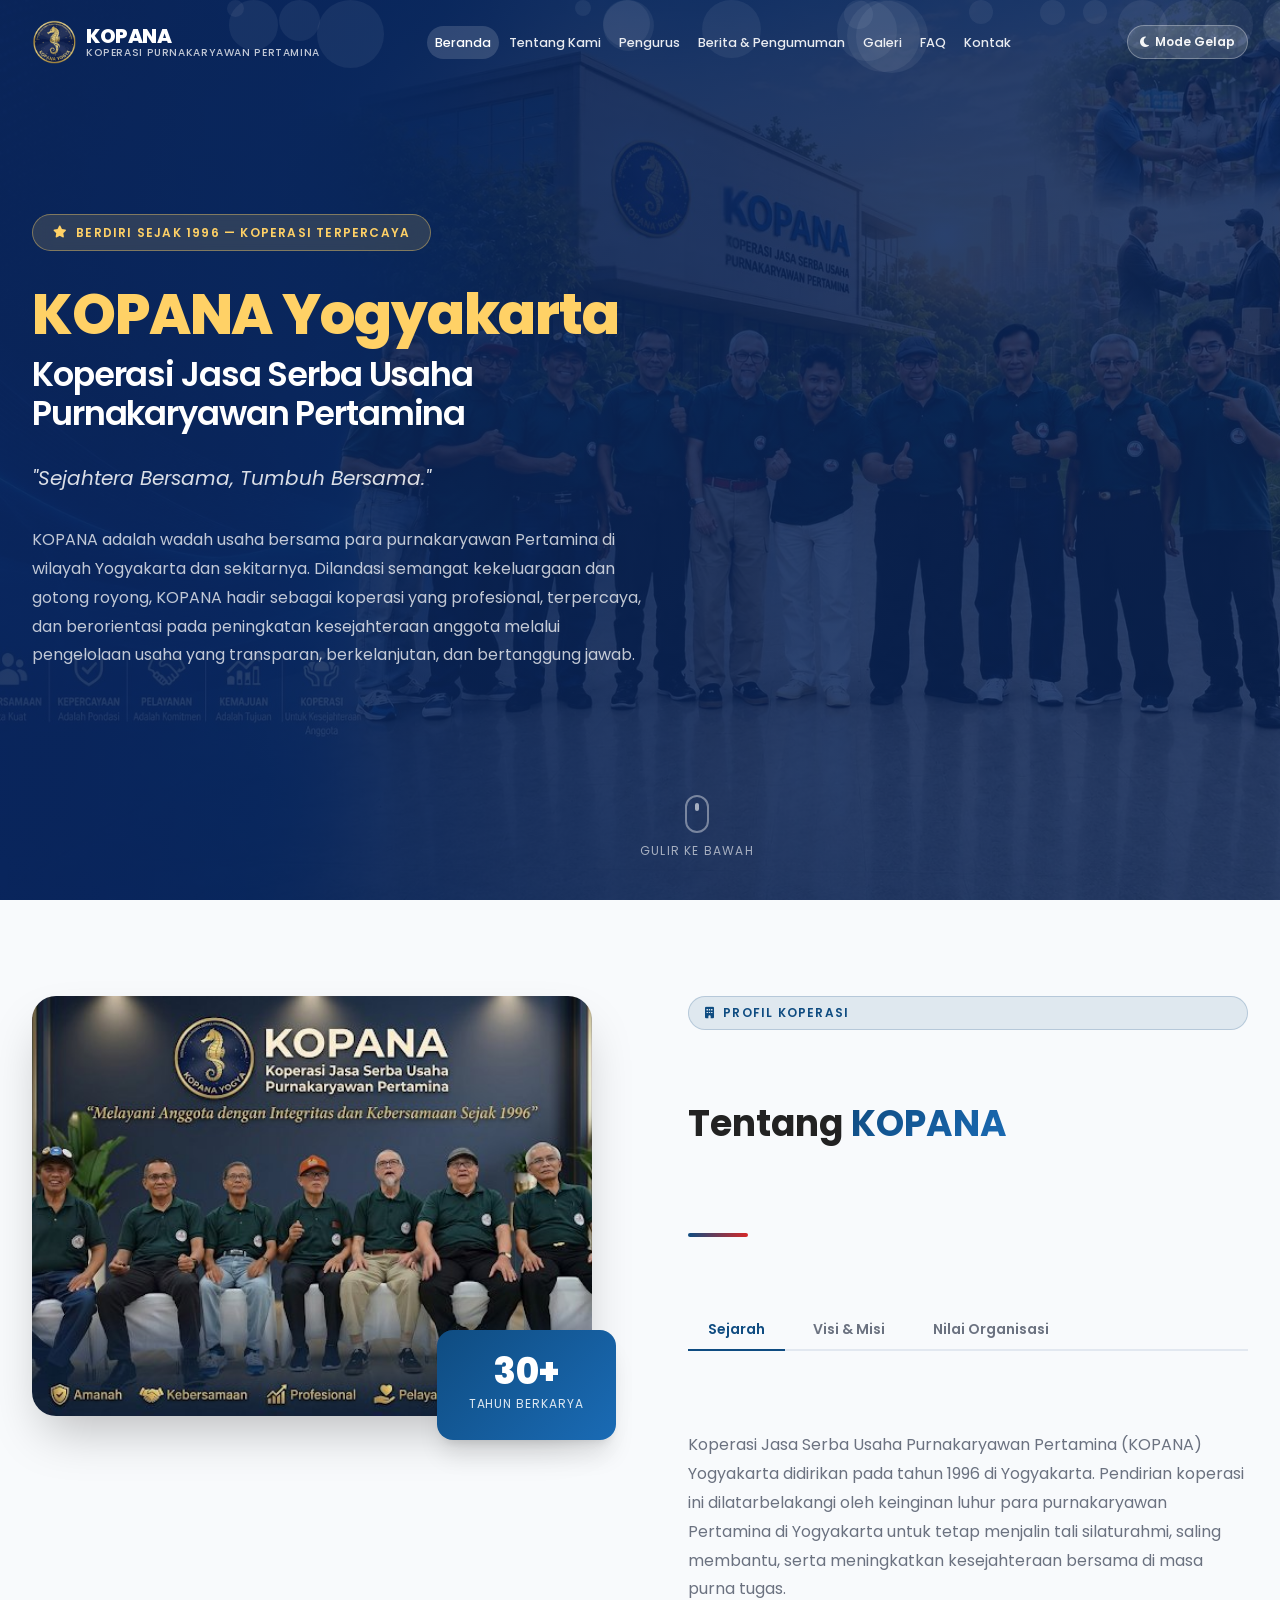
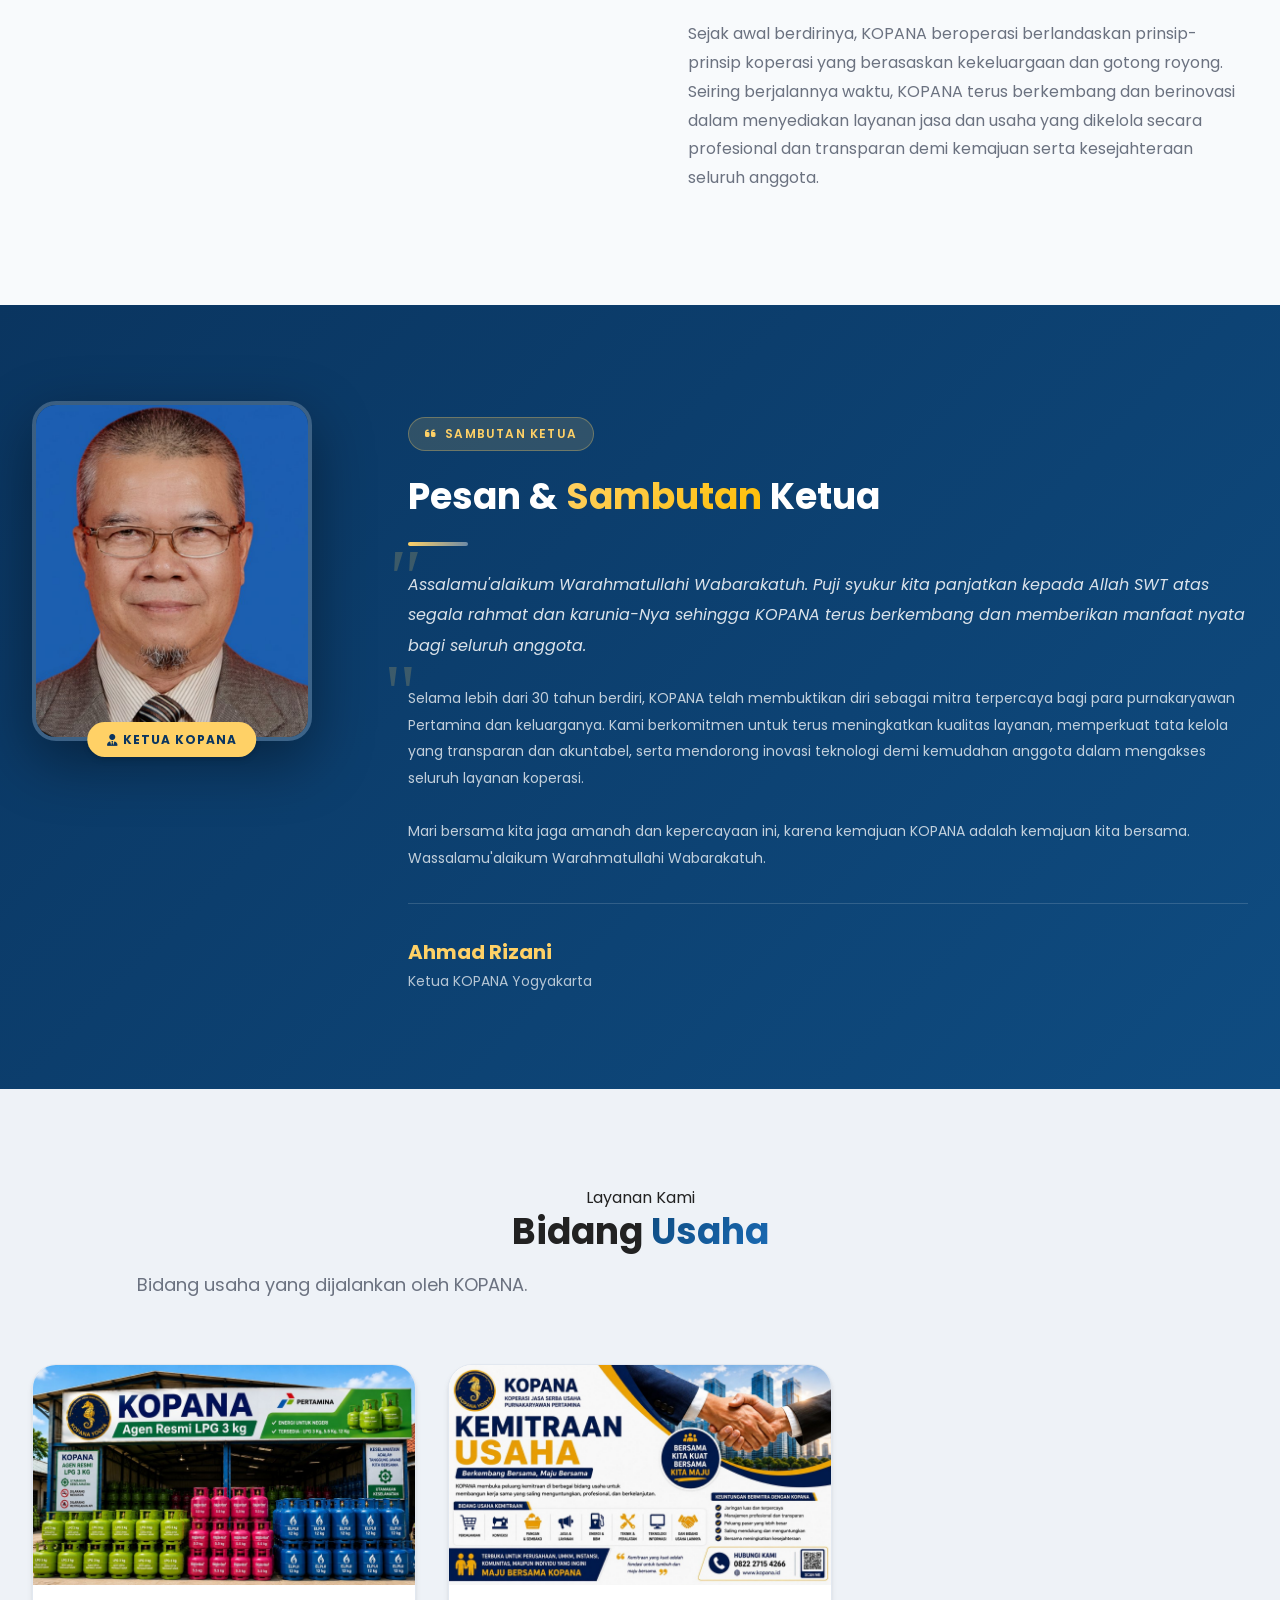
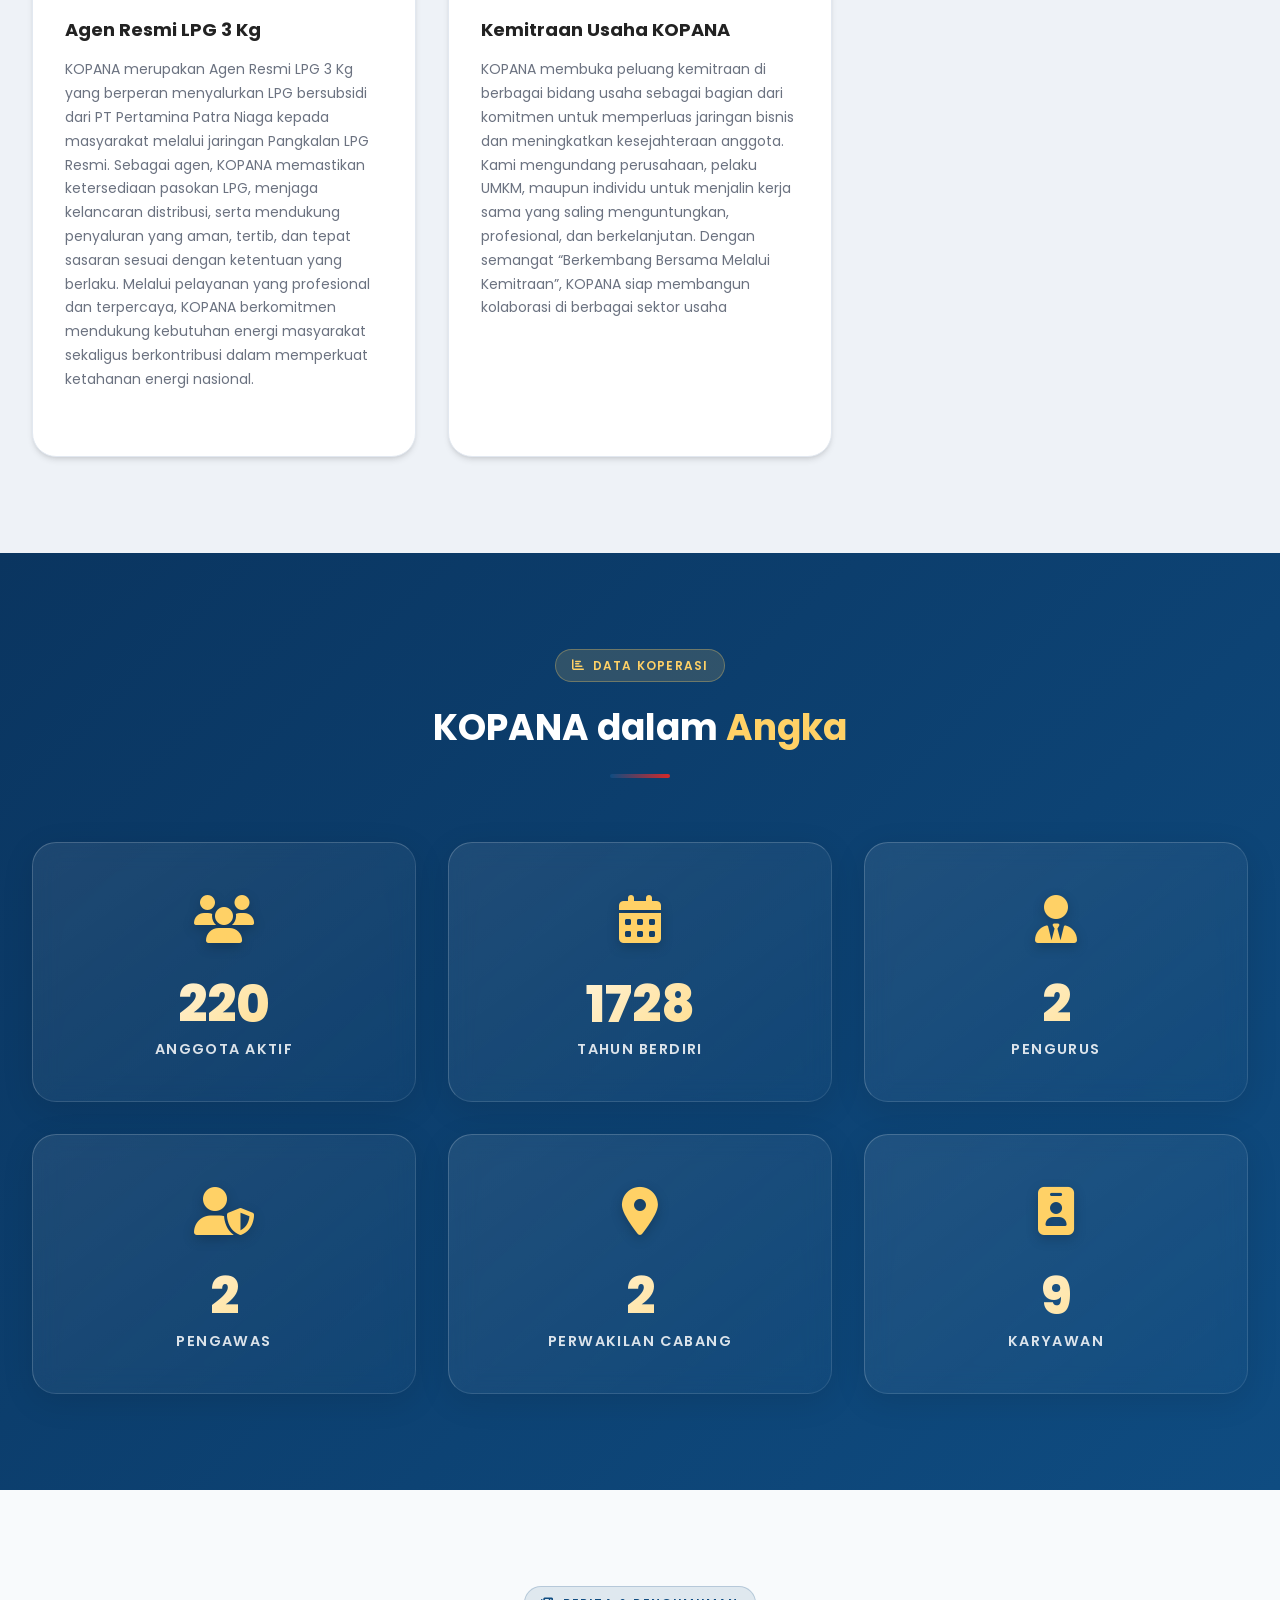
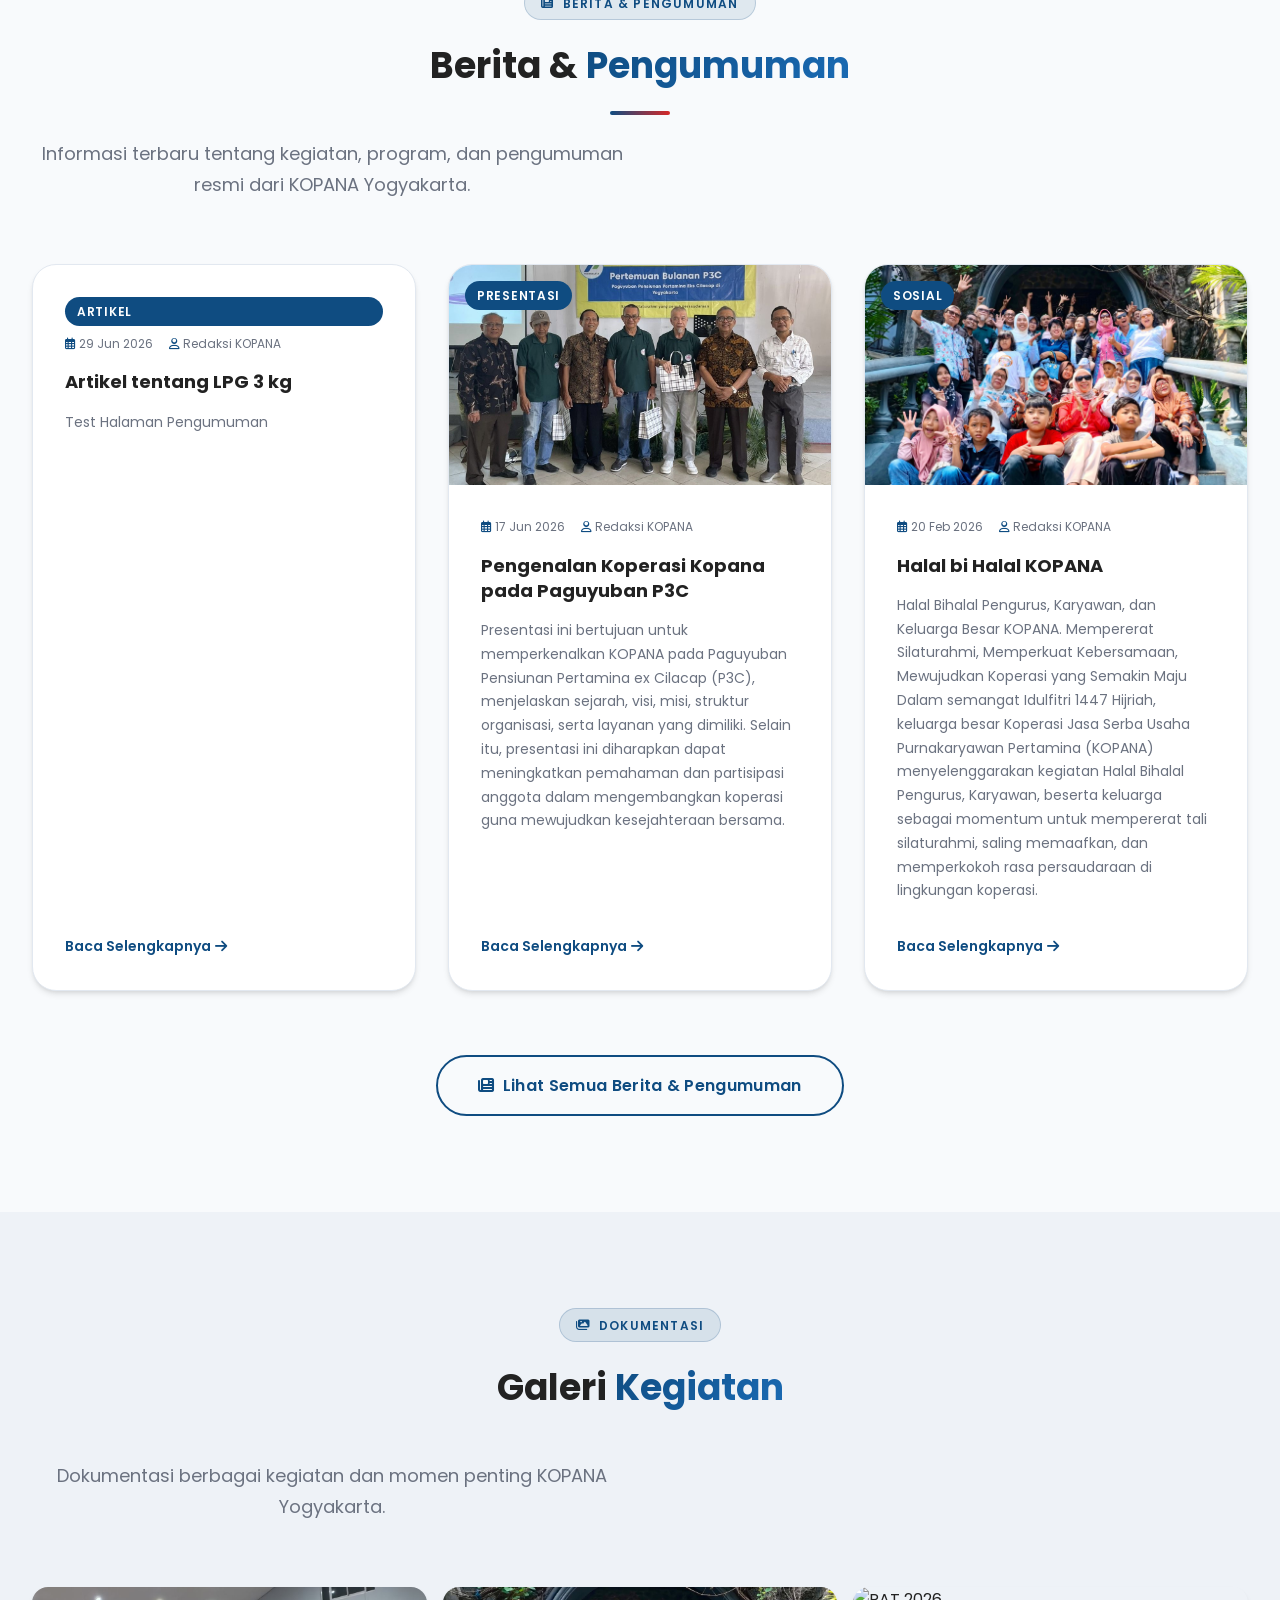
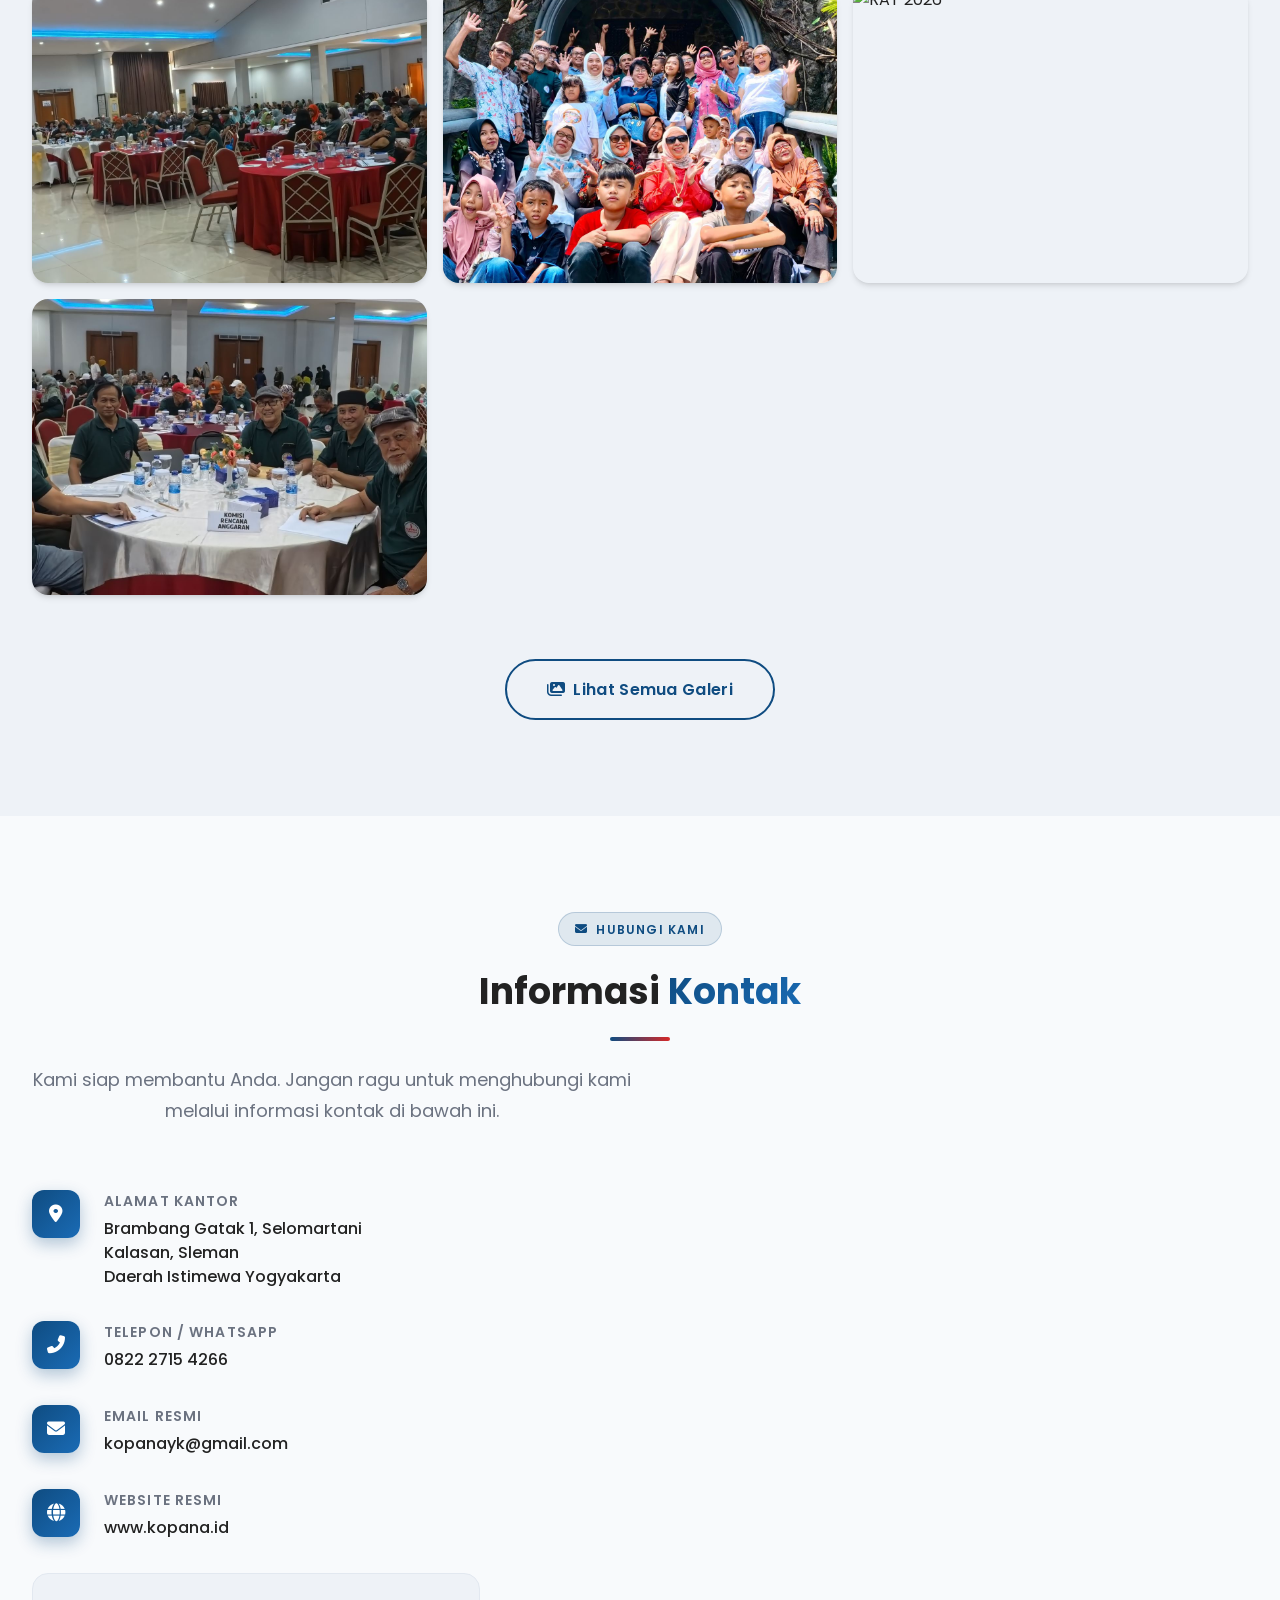
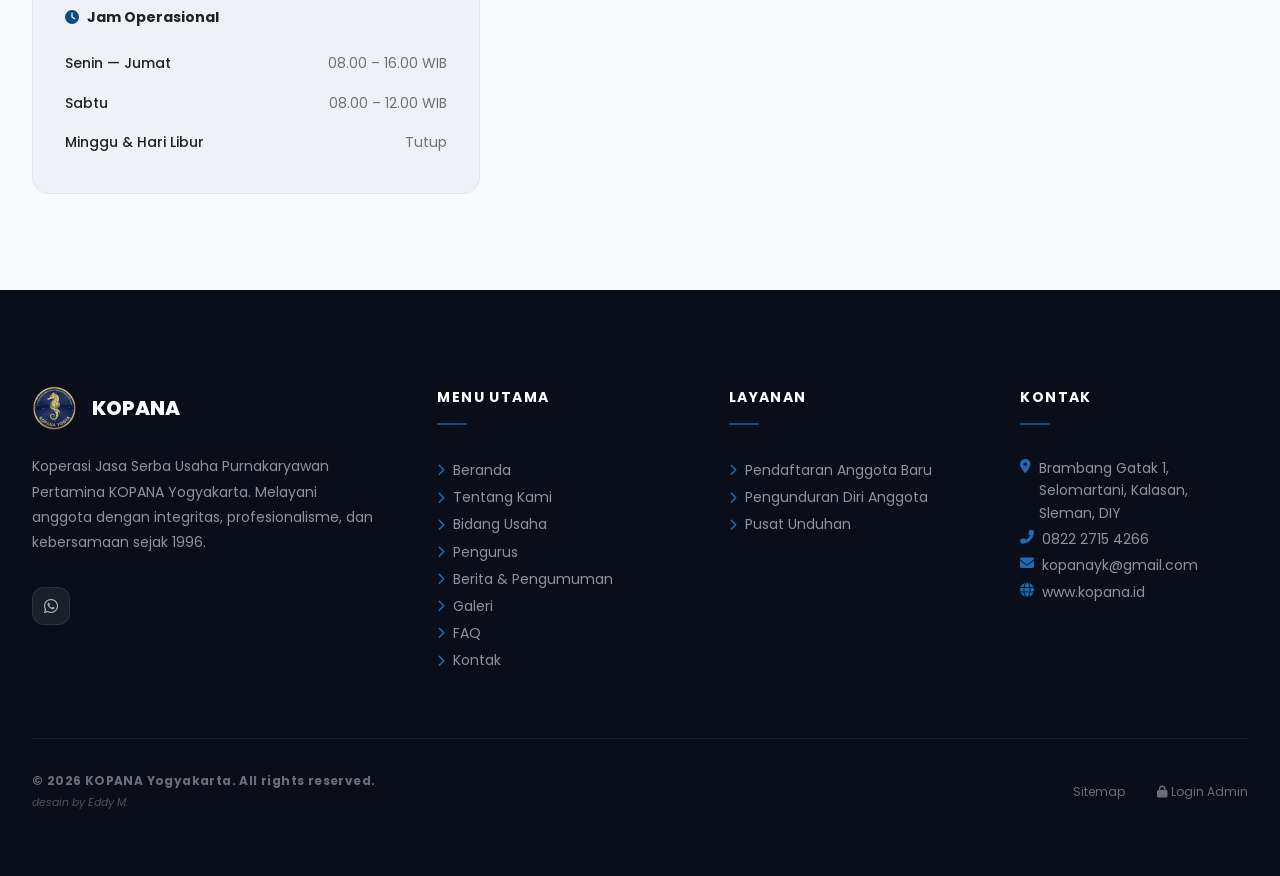
==== commit e191519f: "Perbarui alamat kantor menjadi Brambang Gatak 1 Co-Authored-By: Claude Fable 5 <noreply@anthropic.co" ====
--- a/index.html
+++ b/index.html
@@ -74,7 +74,7 @@
     "description": "Koperasi jasa modern yang melayani purnakaryawan Pertamina di Yogyakarta dengan integritas, profesionalisme, dan kebersamaan.",
     "address": {
       "@type": "PostalAddress",
-      "streetAddress": "Brambang Gatak",
+      "streetAddress": "Brambang Gatak 1",
       "addressLocality": "Selomartani, Kalasan, Sleman",
       "addressRegion": "Daerah Istimewa Yogyakarta",
       "addressCountry": "ID"
@@ -652,7 +652,7 @@
               <div class="kontak-detail">
                 <h4>Alamat Kantor</h4>
                 <p>
-                  Brambang Gatak, Selomartani<br>
+                  Brambang Gatak 1, Selomartani<br>
                   Kalasan, Sleman<br>
                   Daerah Istimewa Yogyakarta
                 </p>
@@ -723,7 +723,7 @@
             <div class="maps-placeholder" role="region" aria-label="Placeholder peta lokasi KOPANA">
               <i class="fas fa-map-marked-alt" aria-hidden="true"></i>
               <p>Peta Lokasi KOPANA</p>
-              <p class="maps-label">Brambang Gatak, Selomartani, Kalasan, Sleman, DIY</p>
+              <p class="maps-label">Brambang Gatak 1, Selomartani, Kalasan, Sleman, DIY</p>
               <a href="https://maps.google.com/?q=Selomartani+Kalasan+Sleman+DIY"
                  target="_blank" rel="noopener noreferrer"
                  class="btn btn-primary"
@@ -805,7 +805,7 @@
           <address style="font-style: normal;">
             <div class="footer-contact-item">
               <i class="fas fa-map-marker-alt" aria-hidden="true"></i>
-              <span id="dyn-kontak-alamat">Brambang Gatak, Selomartani, Kalasan, Sleman, DIY</span>
+              <span id="dyn-kontak-alamat">Brambang Gatak 1, Selomartani, Kalasan, Sleman, DIY</span>
             </div>
             <div class="footer-contact-item">
               <i class="fas fa-phone-alt" aria-hidden="true"></i>
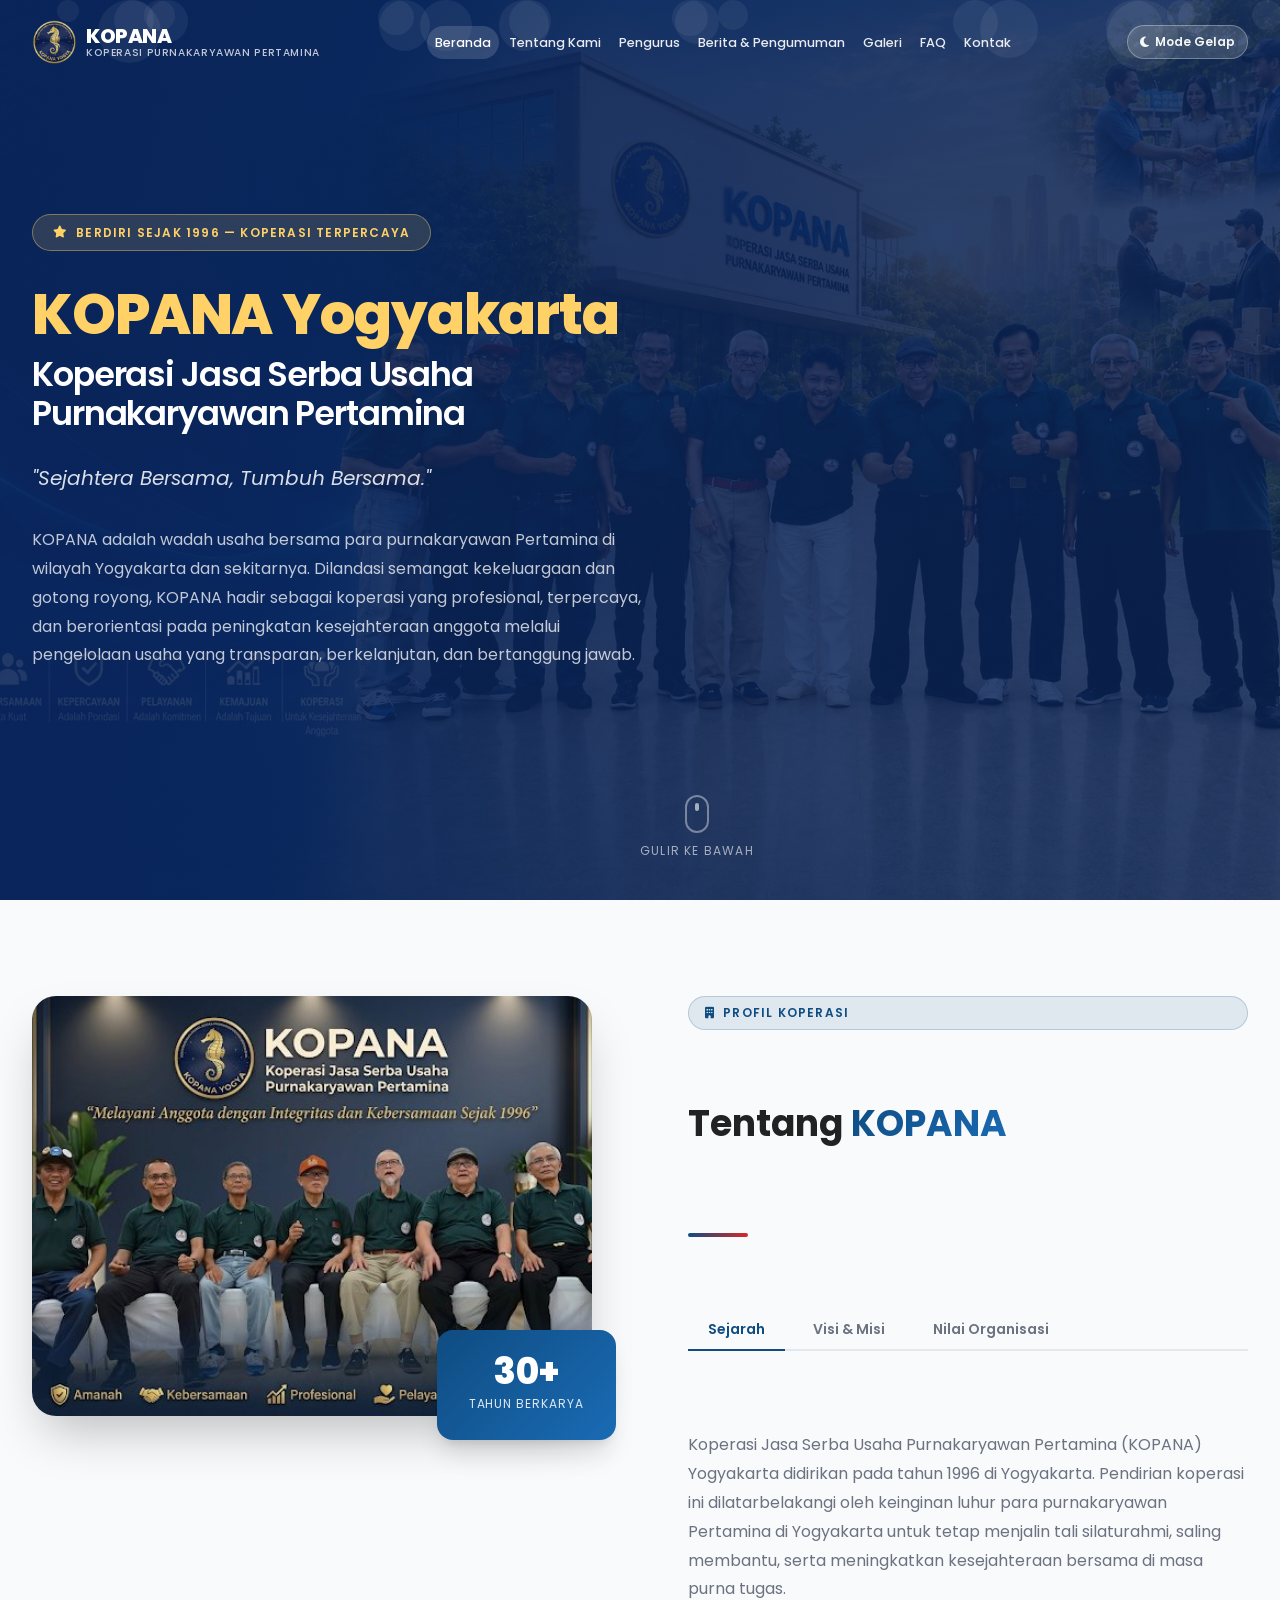
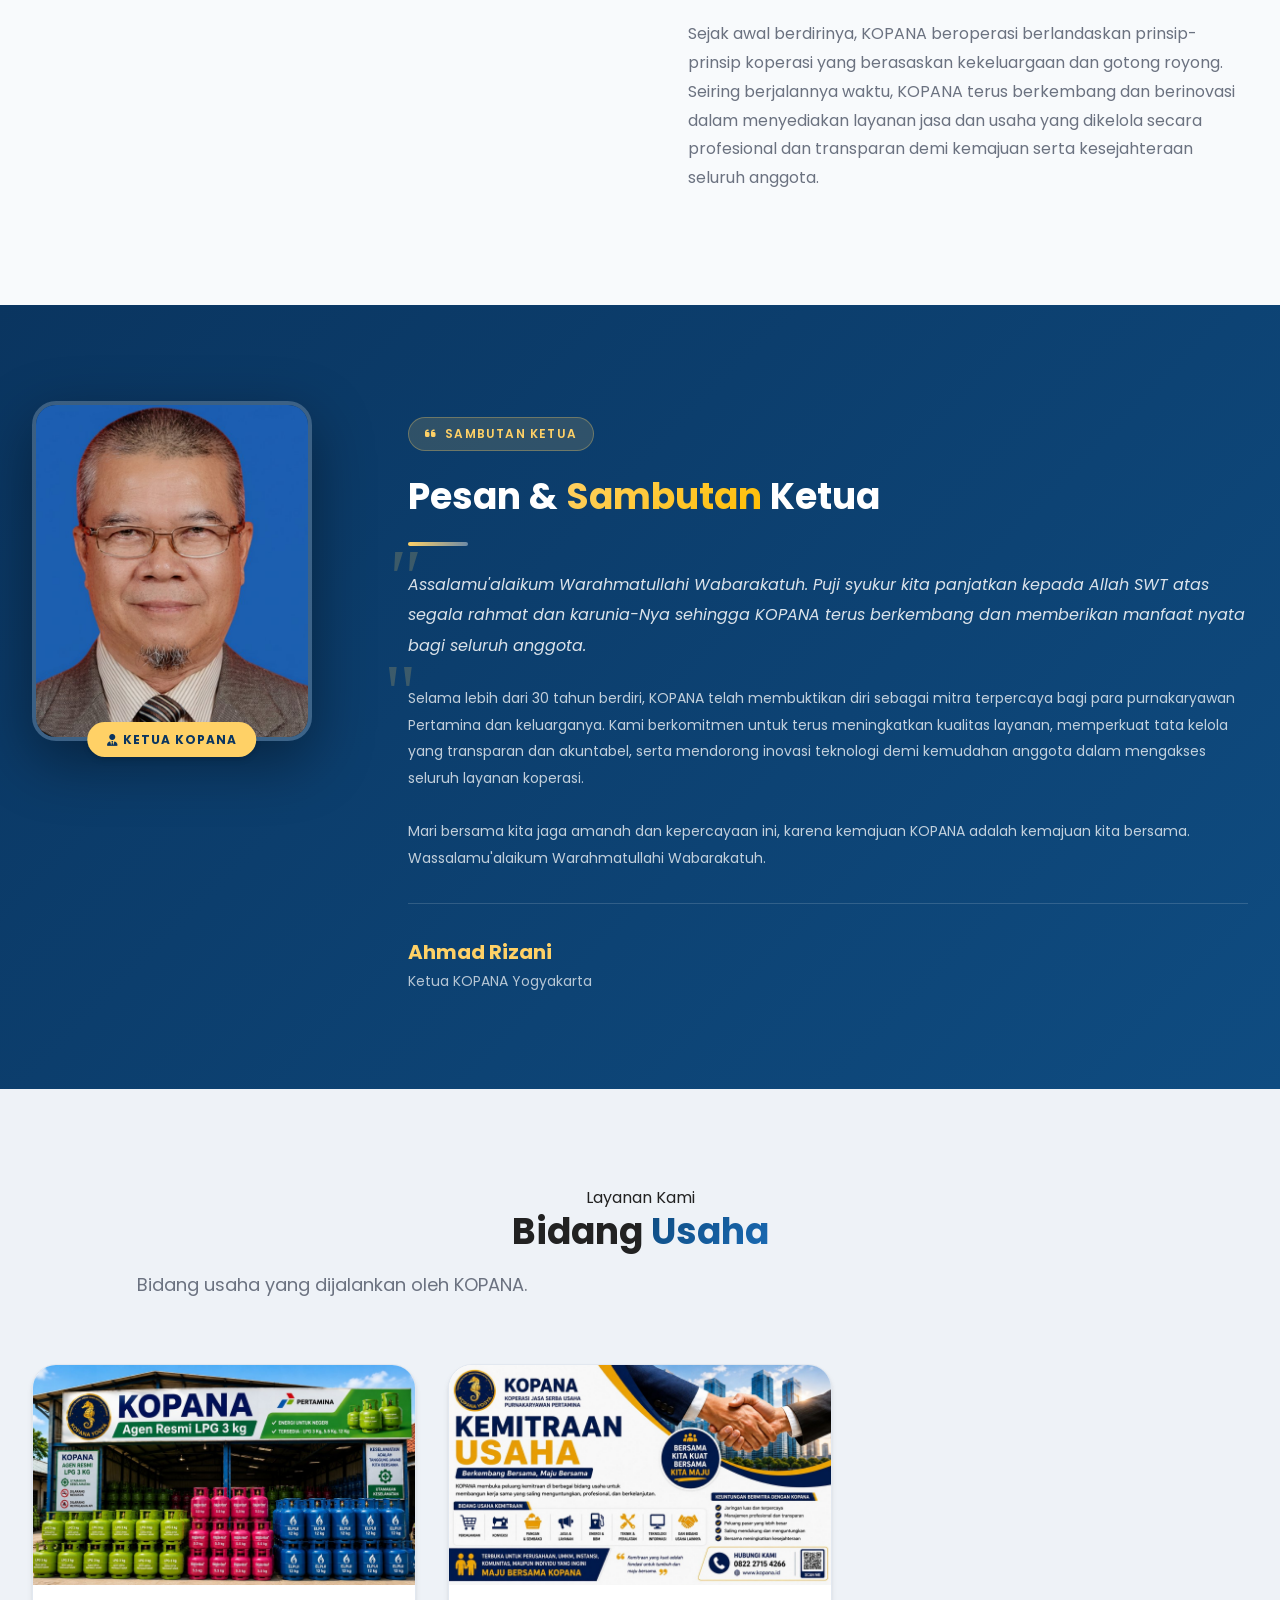
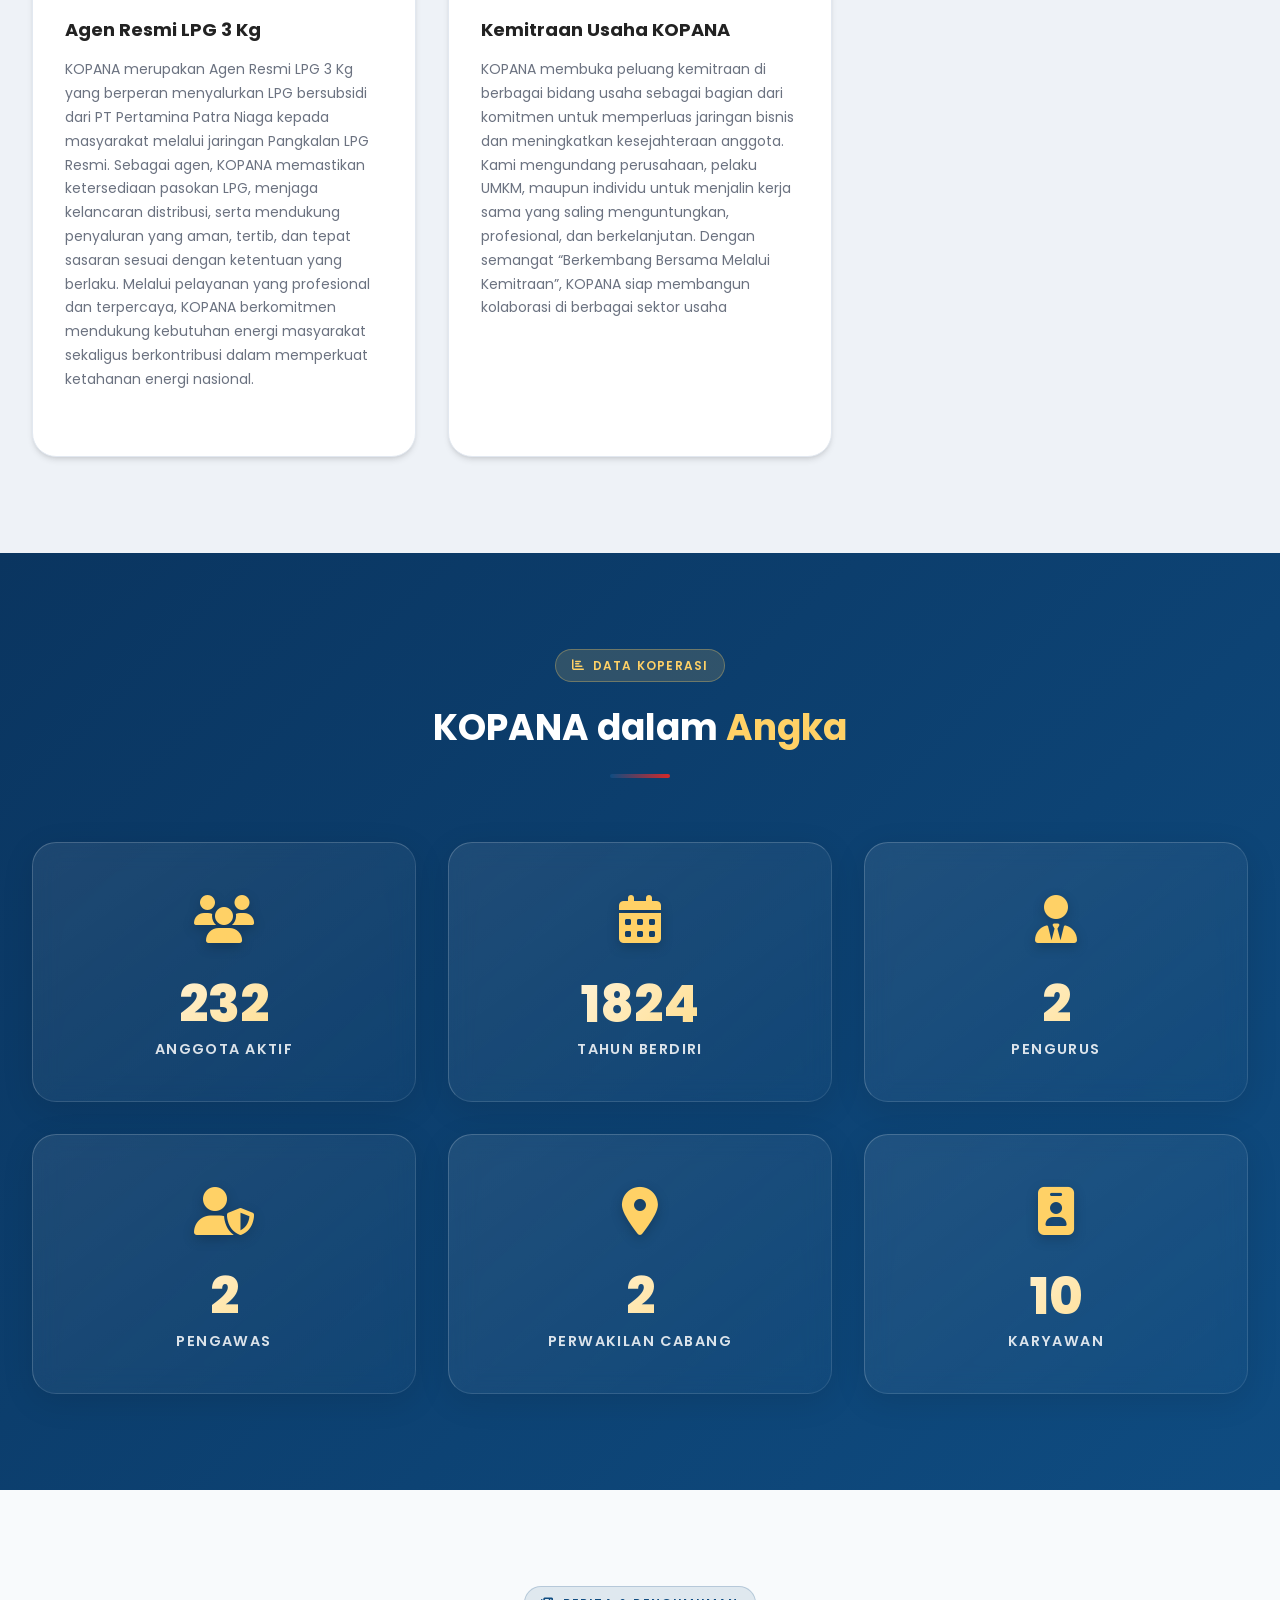
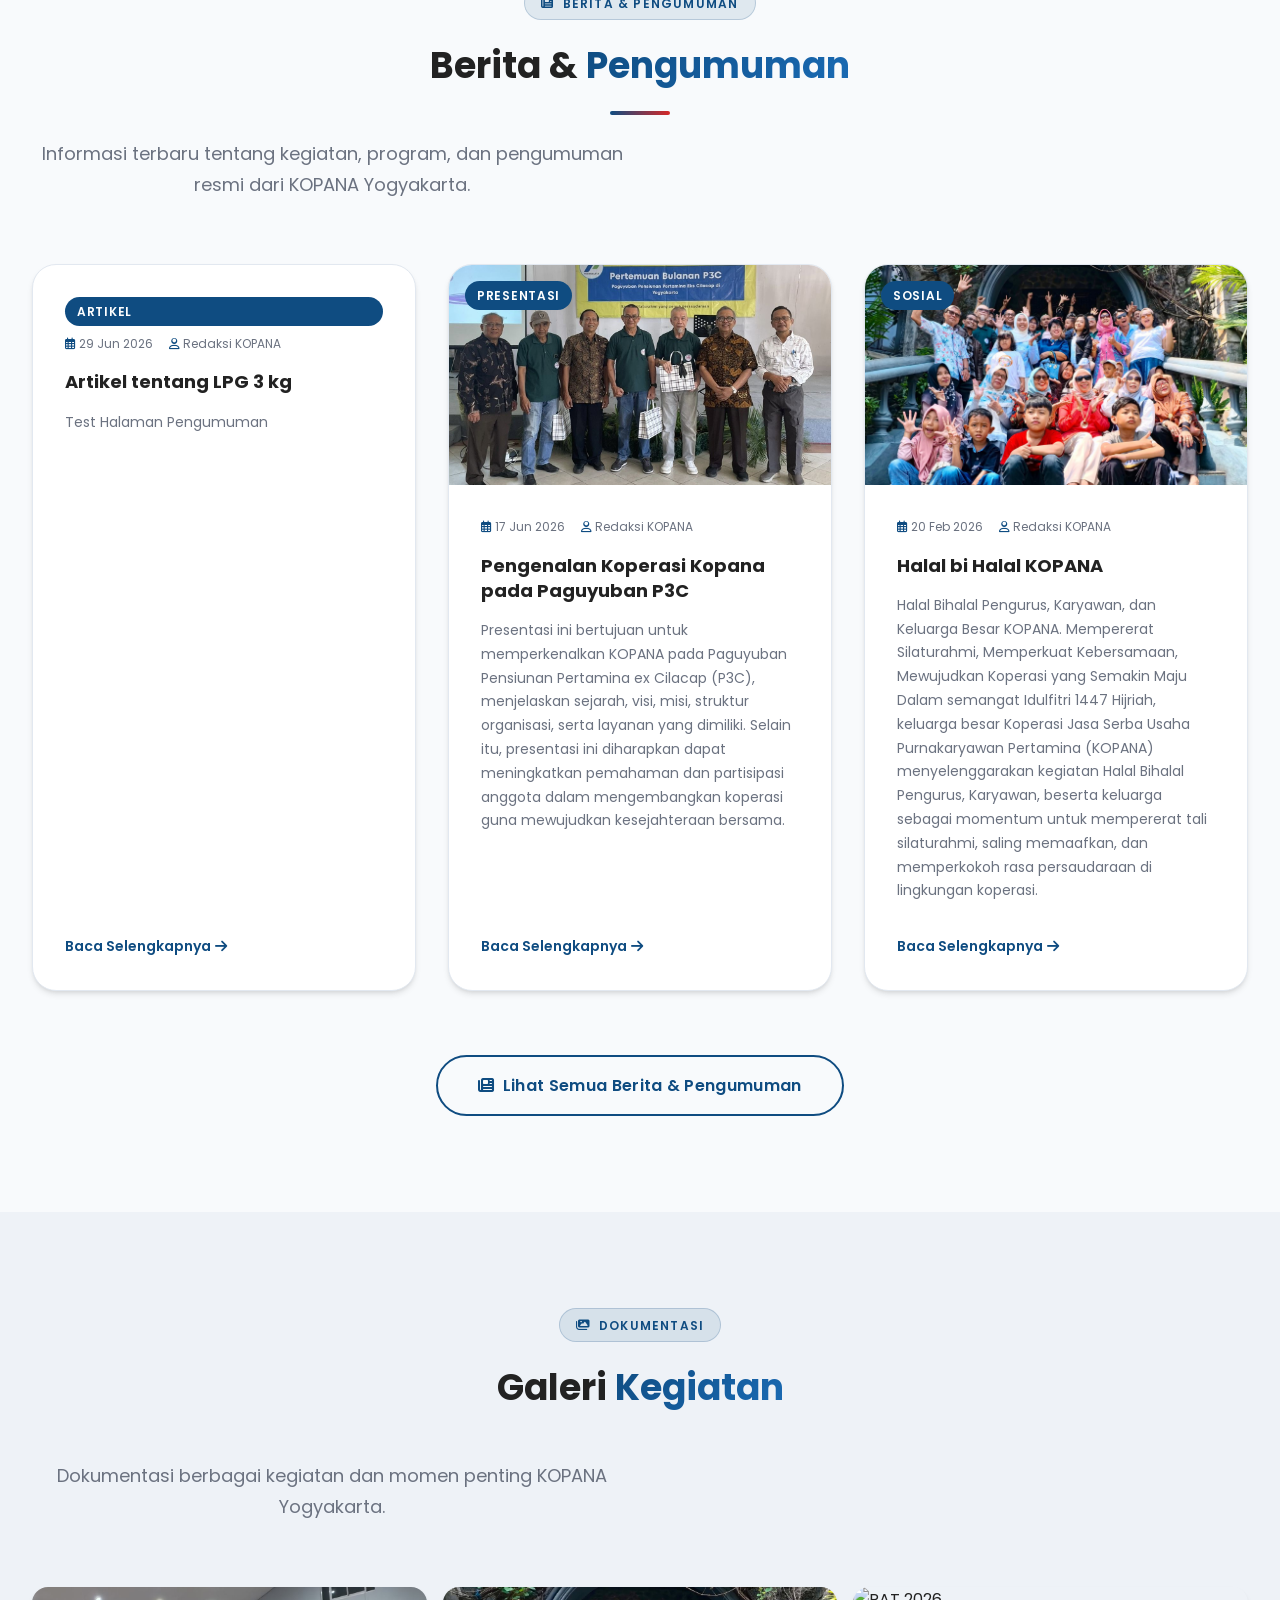
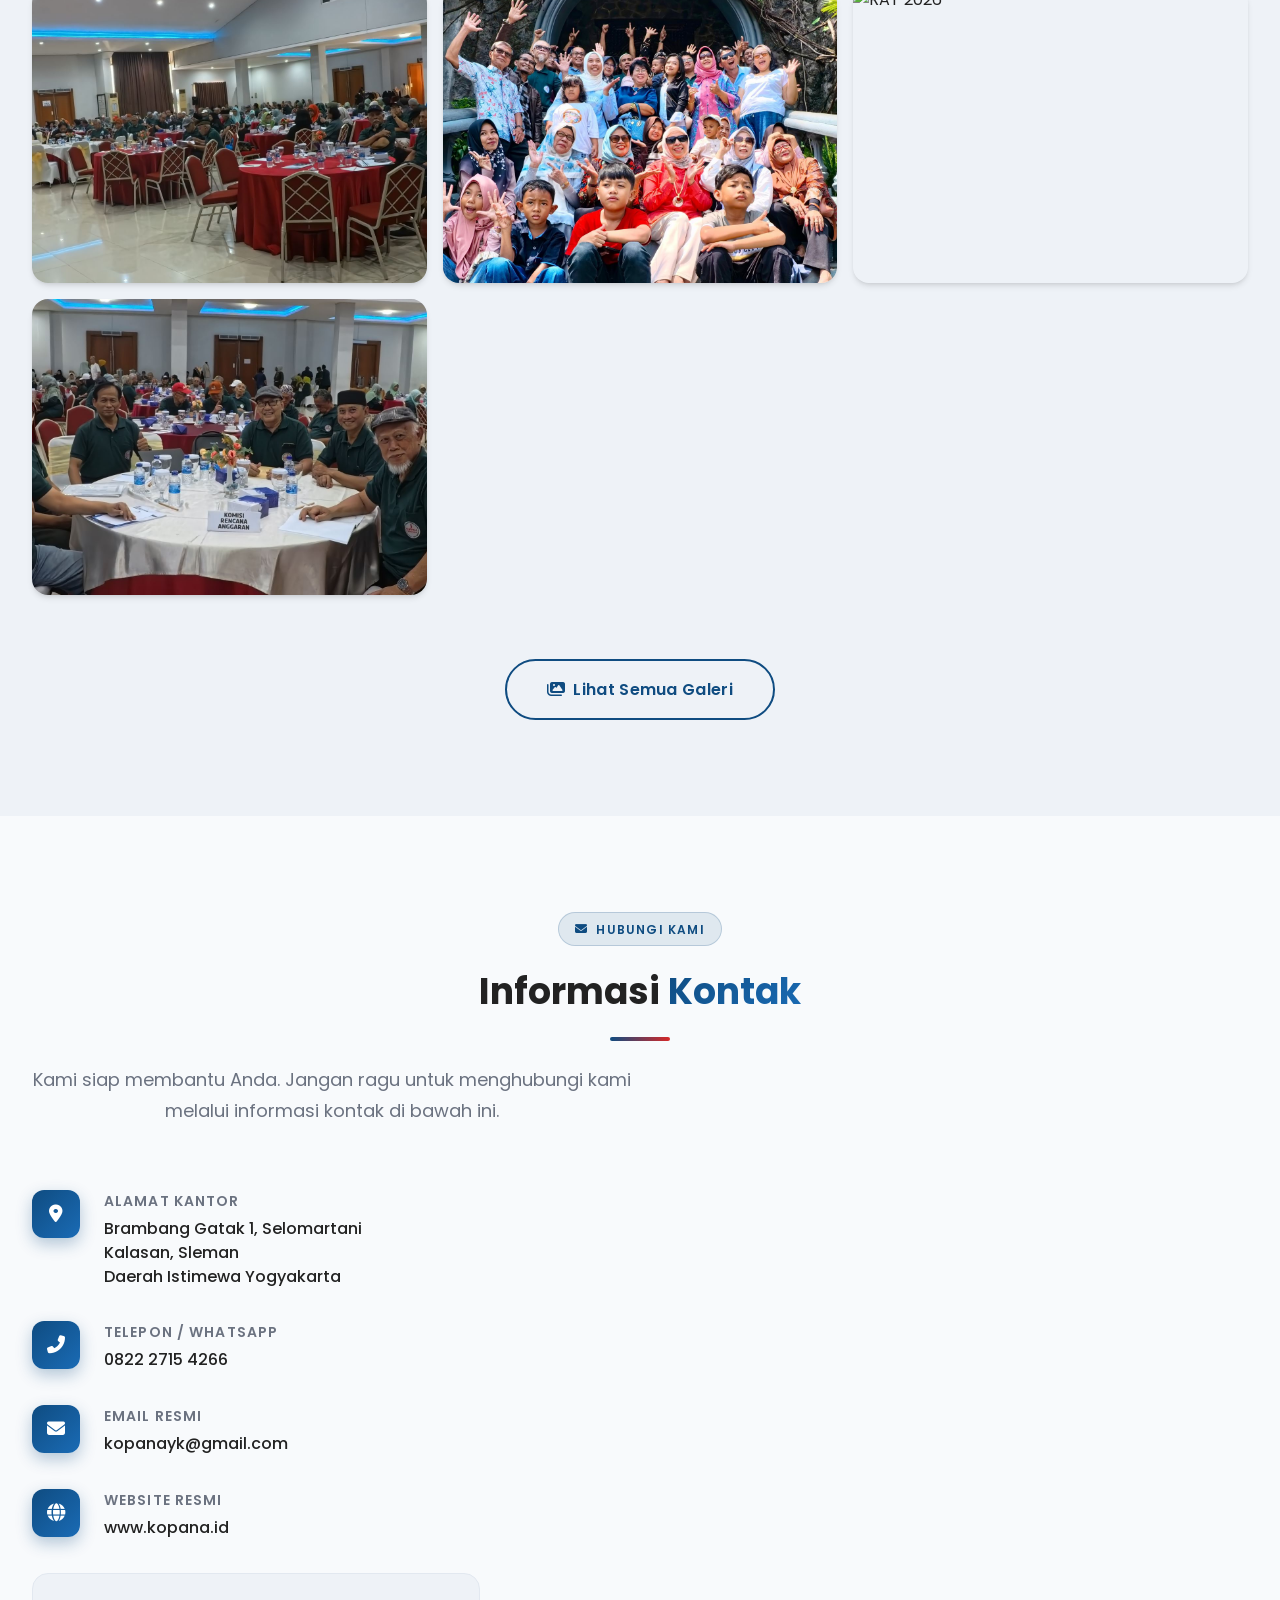
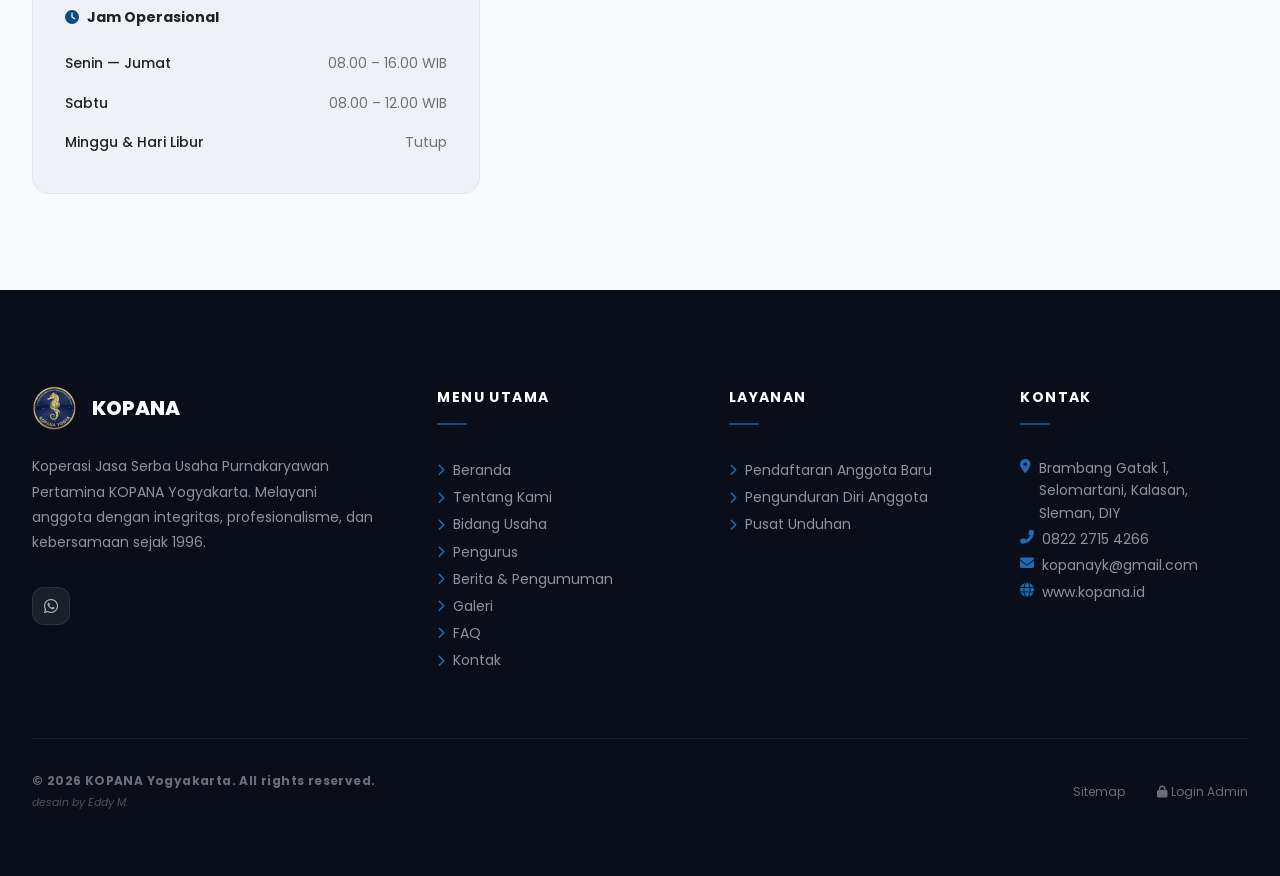
==== commit 8f182054: "Optimalkan performa: hapus 35,7 MB aset tak terpakai + lengkapi lazy loading - Hapus 37 file di asse" ====
--- a/index.html
+++ b/index.html
@@ -759,7 +759,8 @@
             <img src="assets/img/logo.png?v=2"
                  alt="Logo KOPANA"
                  class="footer-logo"
-                 width="44" height="44">
+                 width="44" height="44"
+                 loading="lazy">
             <span class="footer-brand-name" id="dyn-footer-brand-name">KOPANA</span>
           </div>
           <p class="footer-about" id="dyn-footer-about">
@@ -833,7 +834,7 @@
           </p>
           <!-- Hit Counter Badge -->
           <a href="#" aria-label="Statistik Pengunjung" style="pointer-events: none;">
-            <img class="visitor-badge-img" src="https://api.visitorbadge.io/api/visitors?path=https%3A%2F%2Fkopana.co.id&label=Total%20Pengunjung&labelColor=%230f172a&countColor=%232563eb" alt="Total Pengunjung Website KOPANA" style="height: 32px; border-radius: 6px; box-shadow: 0 4px 8px rgba(0,0,0,0.4); border: 1px solid rgba(255,255,255,0.1);" onerror="this.parentElement.style.display='none'" onload="this.parentElement.style.display=''"/>
+            <img class="visitor-badge-img" loading="lazy" src="https://api.visitorbadge.io/api/visitors?path=https%3A%2F%2Fkopana.co.id&label=Total%20Pengunjung&labelColor=%230f172a&countColor=%232563eb" alt="Total Pengunjung Website KOPANA" style="height: 32px; border-radius: 6px; box-shadow: 0 4px 8px rgba(0,0,0,0.4); border: 1px solid rgba(255,255,255,0.1);" onerror="this.parentElement.style.display='none'" onload="this.parentElement.style.display=''"/>
           </a>
         </div>
         <nav class="footer-legal" aria-label="Legal">
@@ -890,6 +891,6 @@
 
 
   <!-- Main Script -->
-  <script src="assets/js/script.js?v=134" defer></script>
+  <script src="assets/js/script.js?v=135" defer></script>
 </body>
 </html>
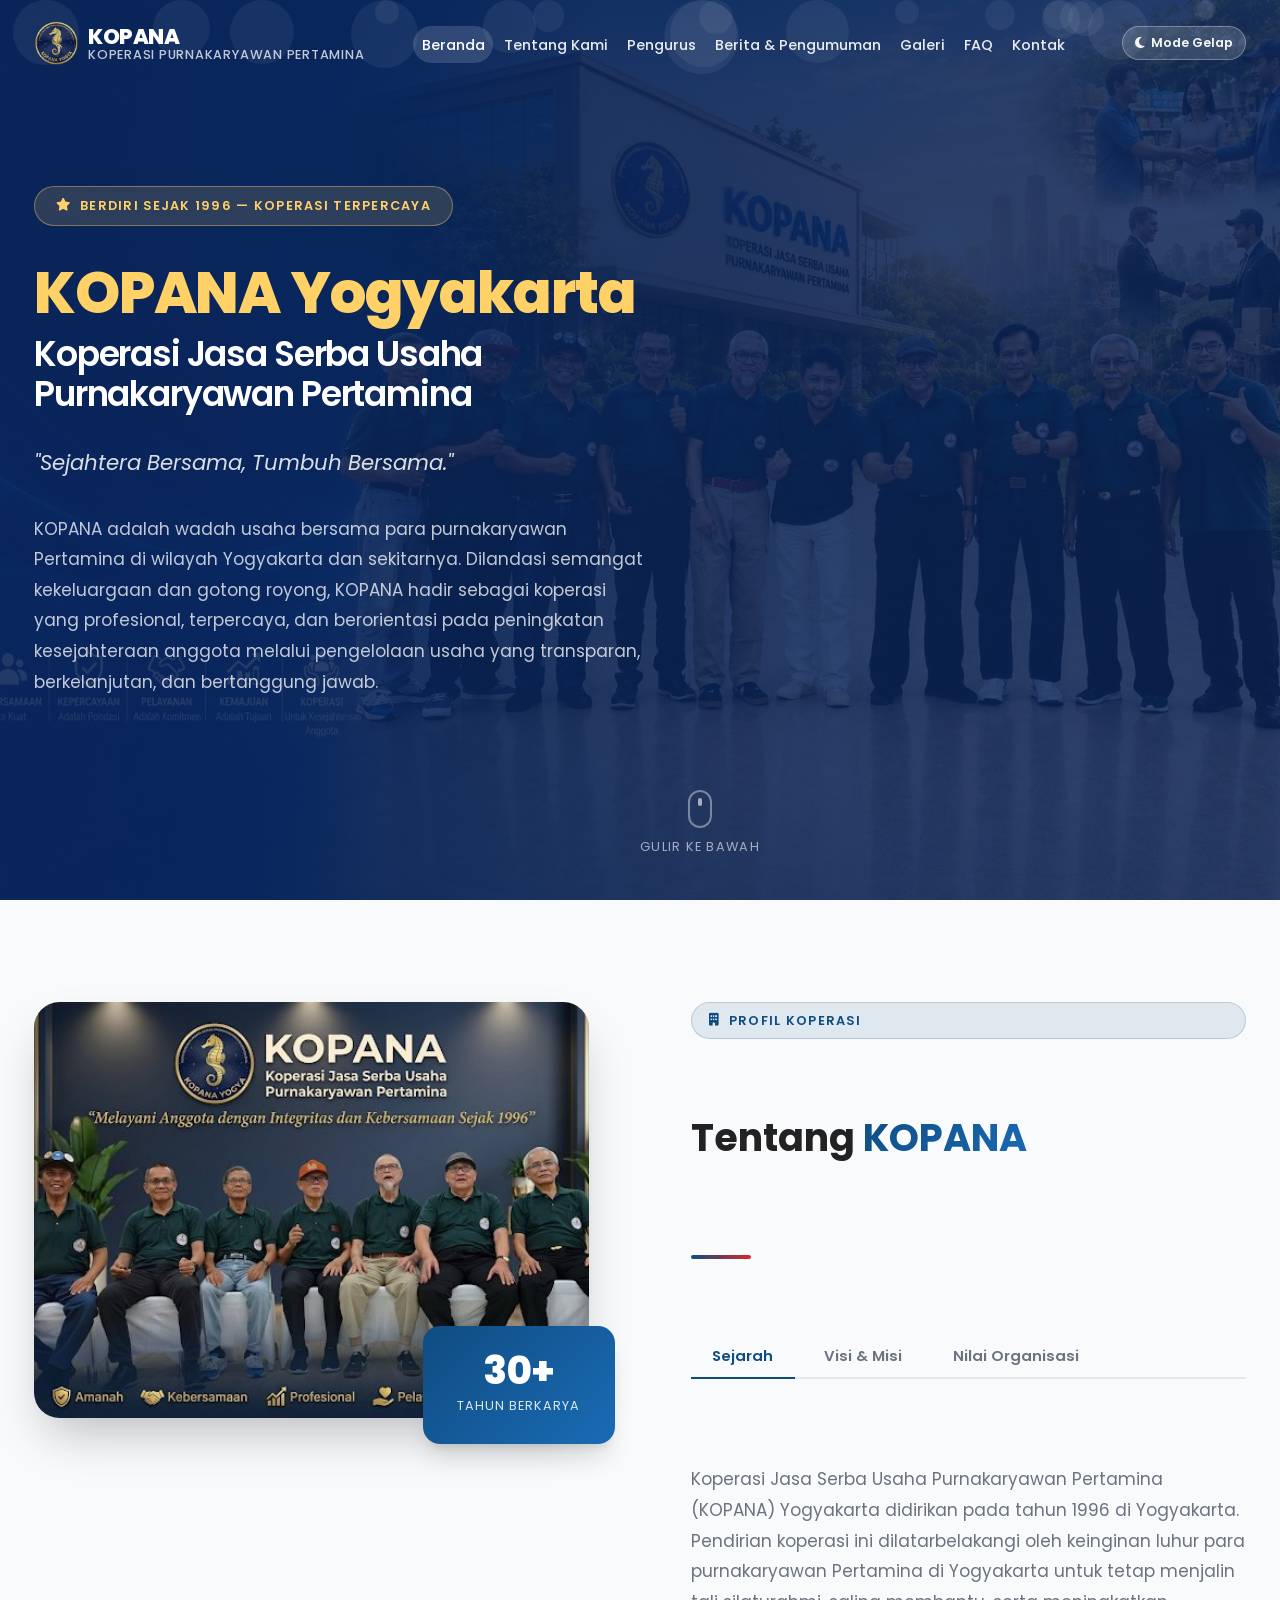
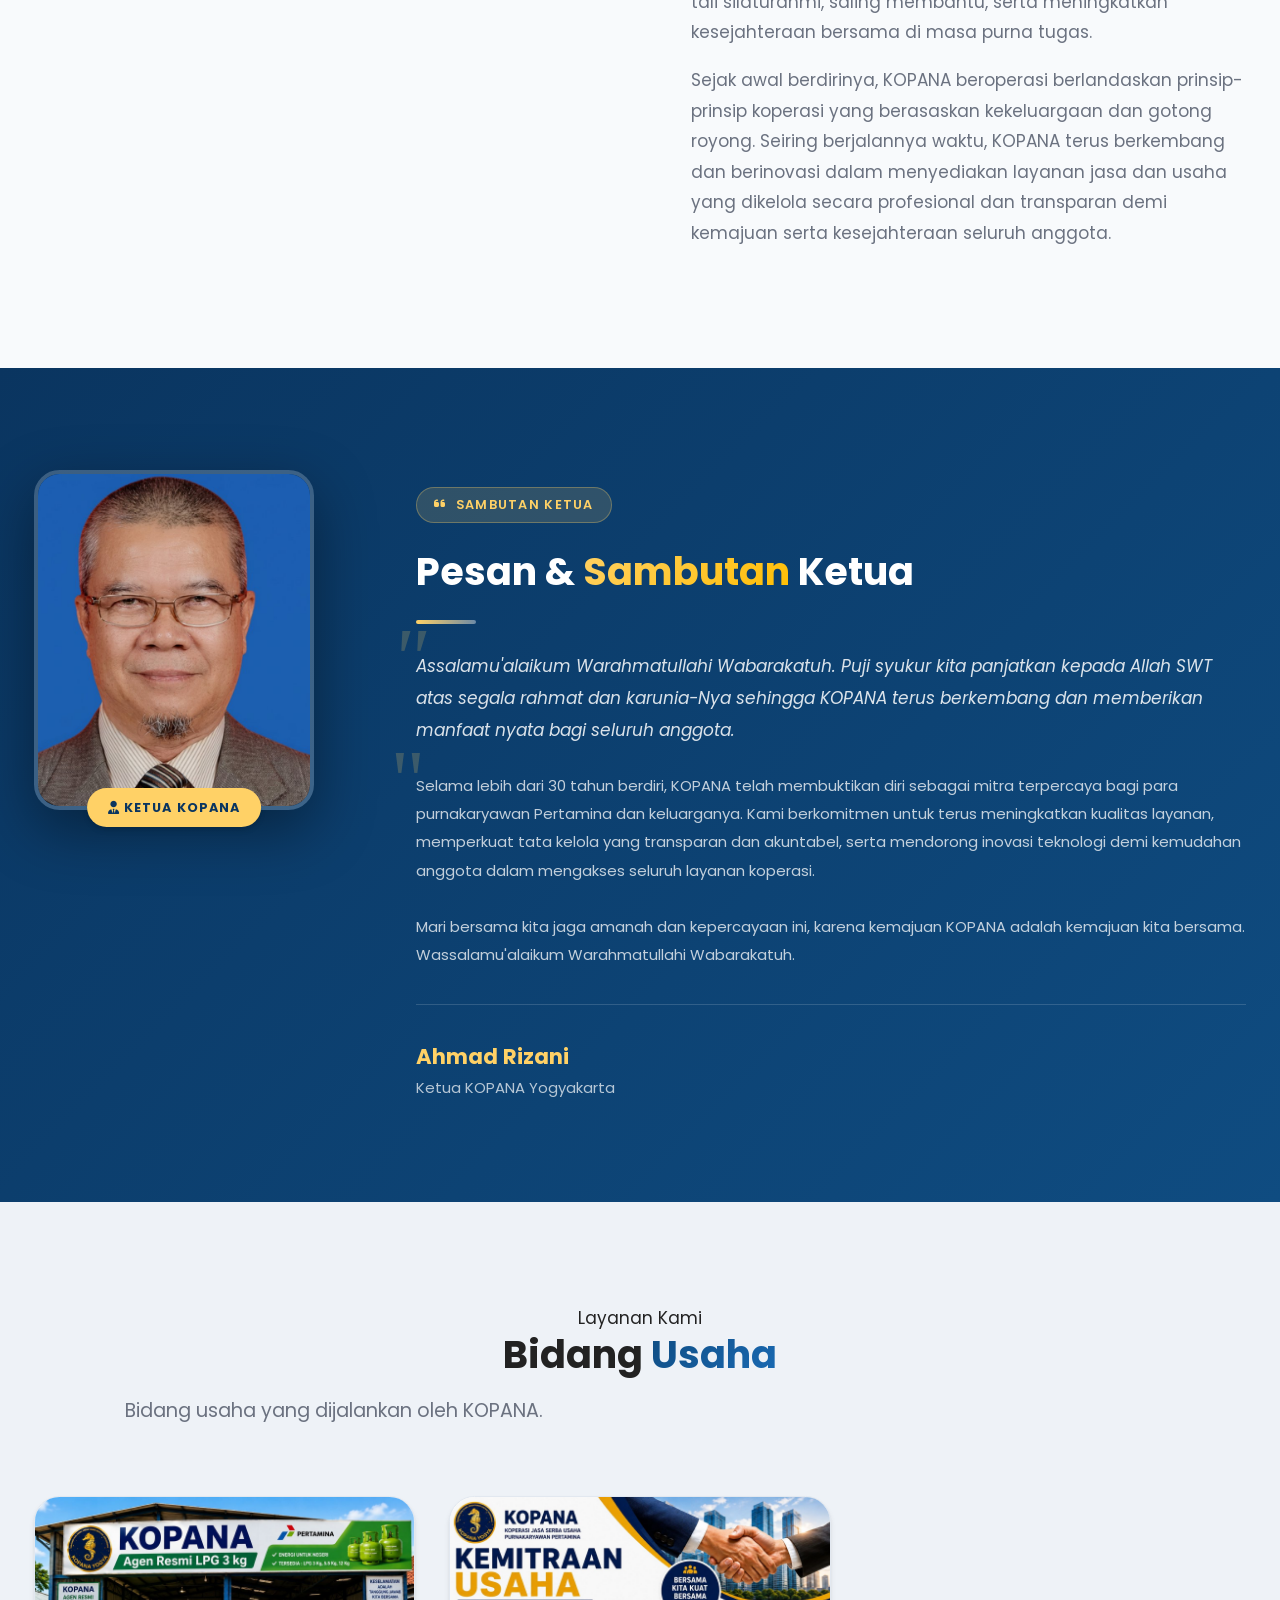
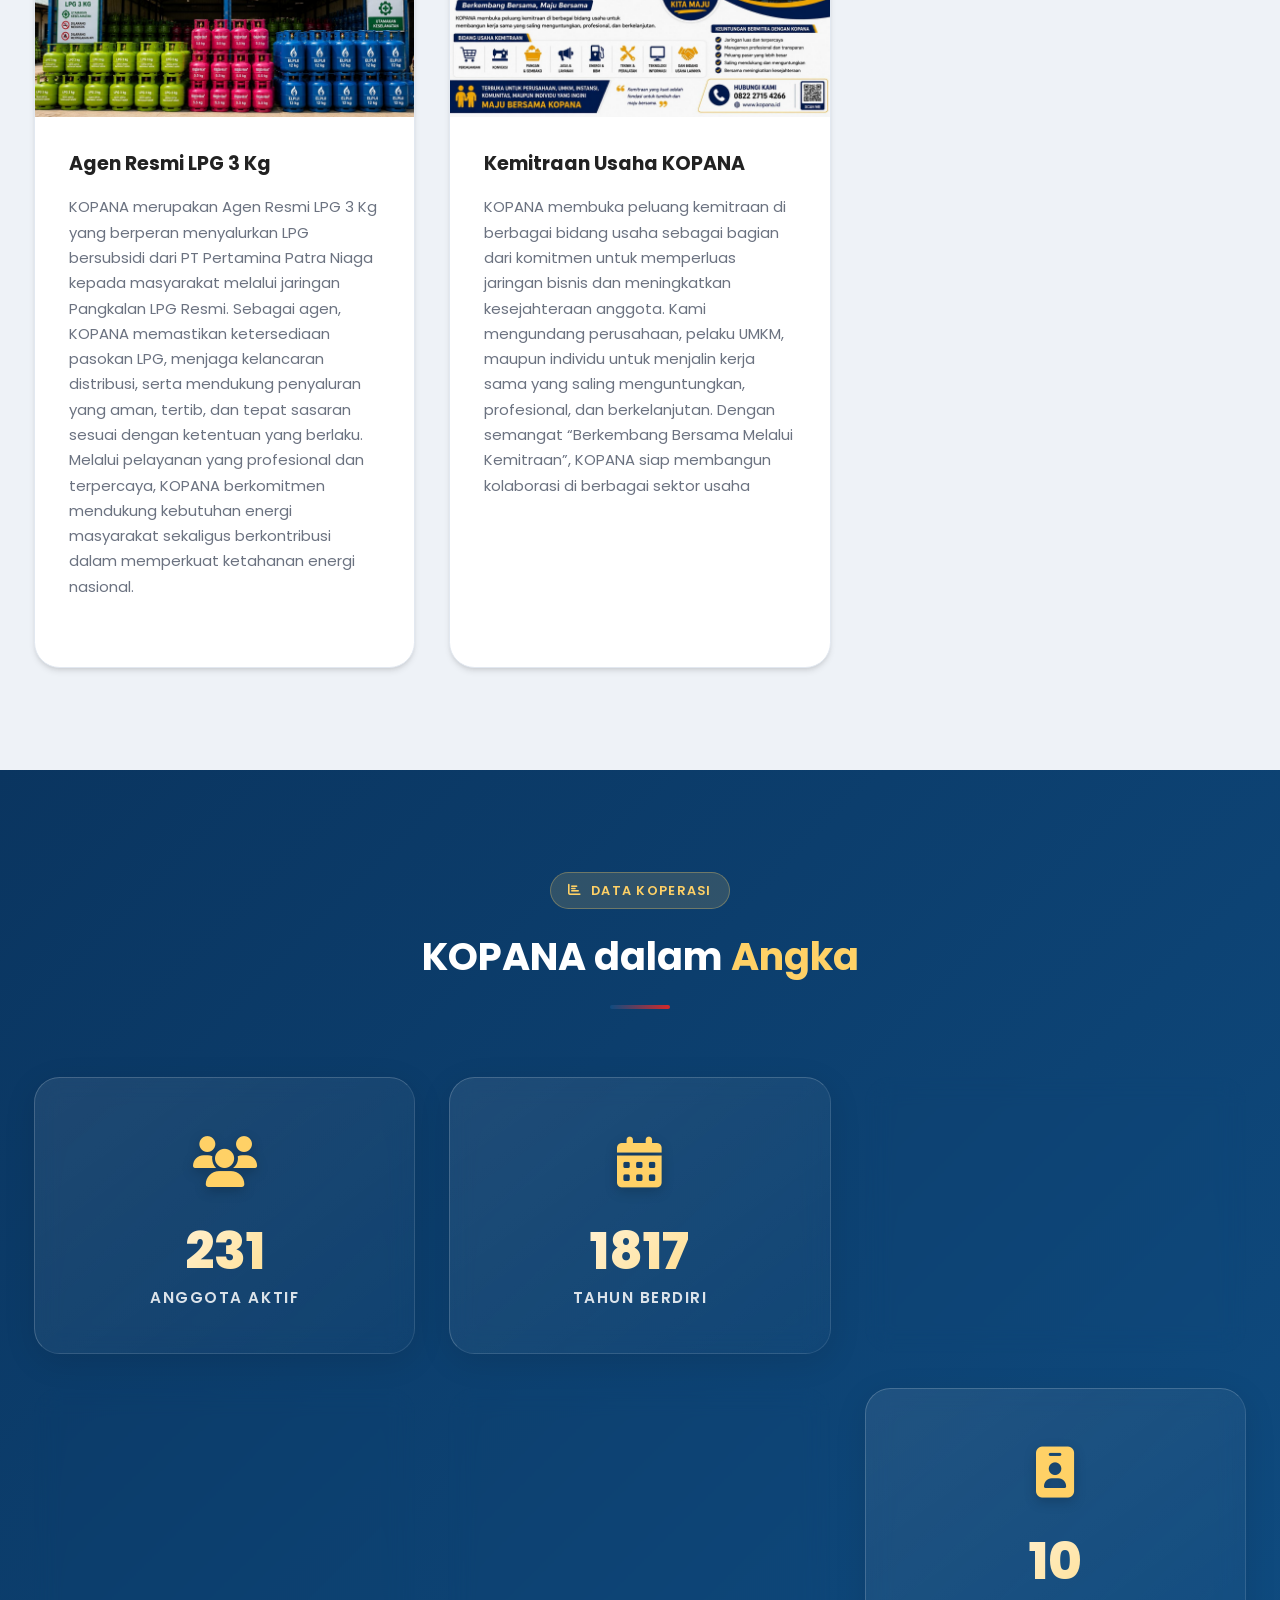
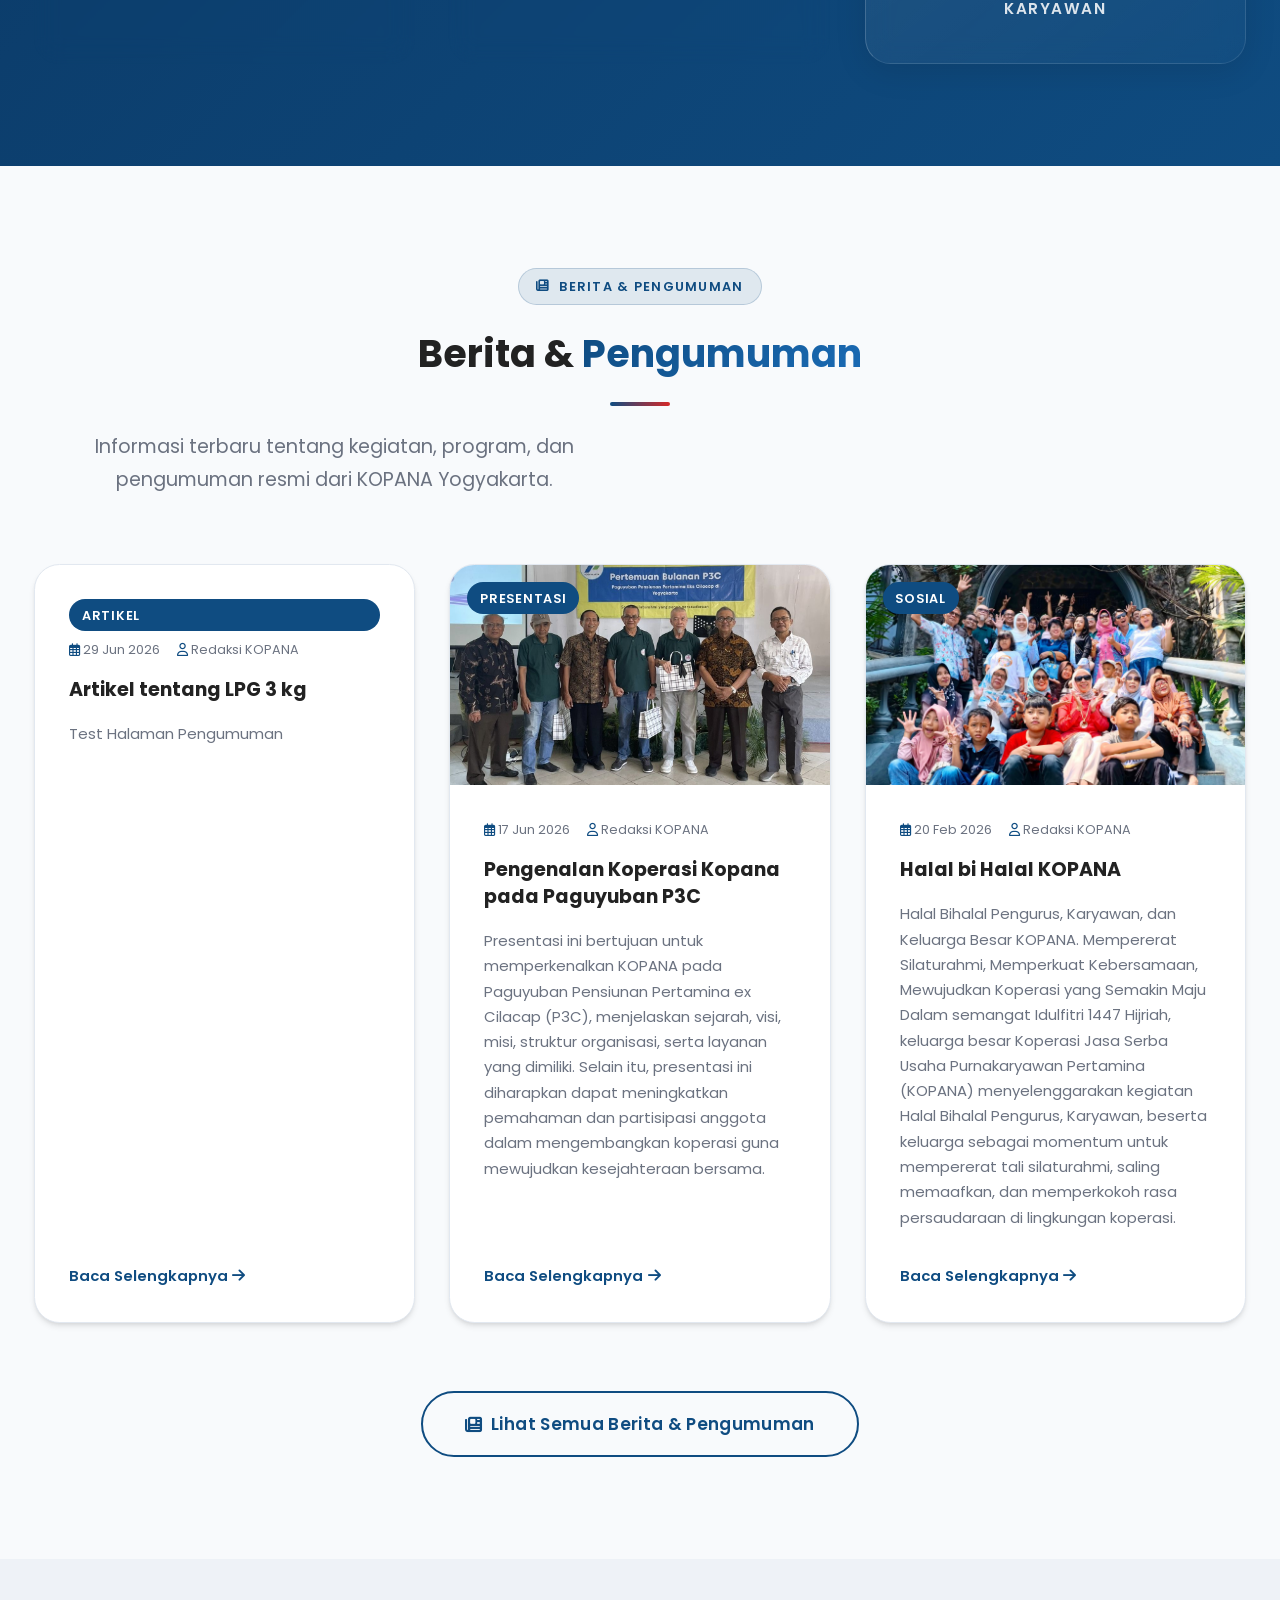
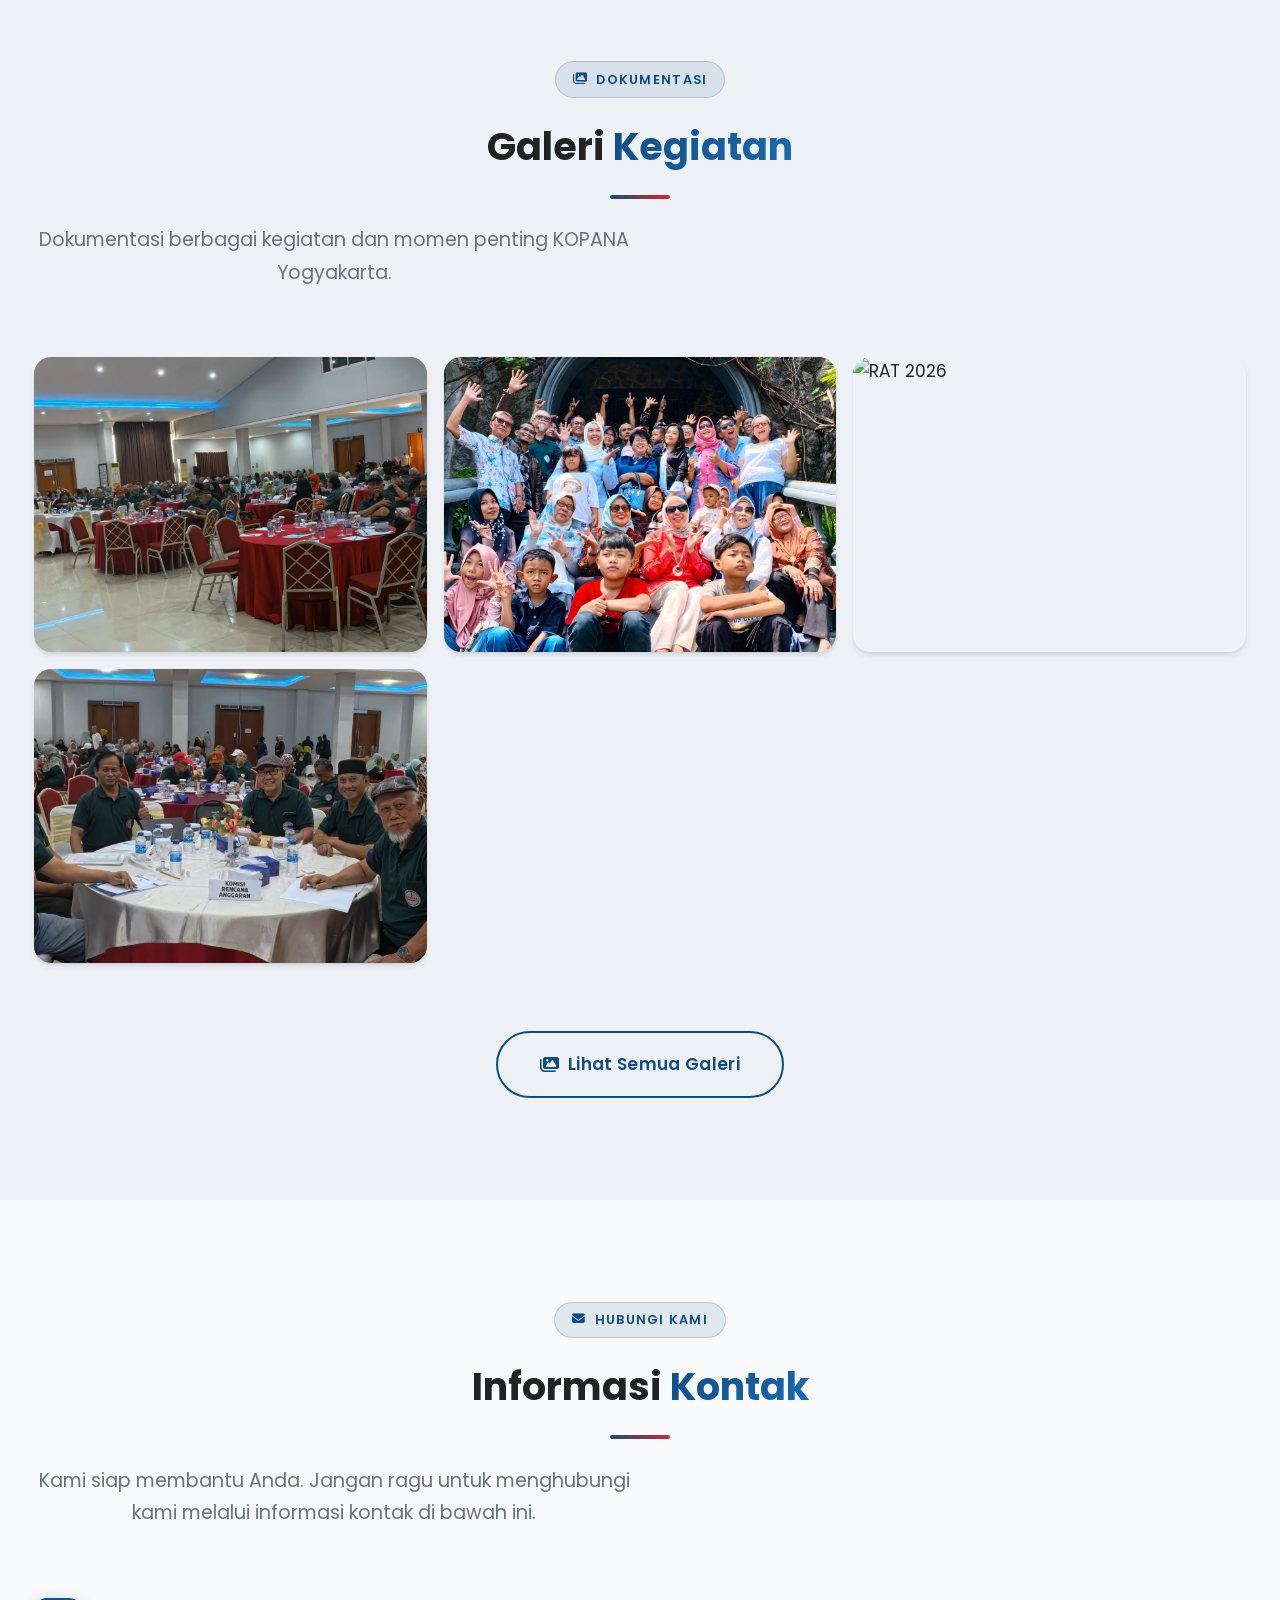
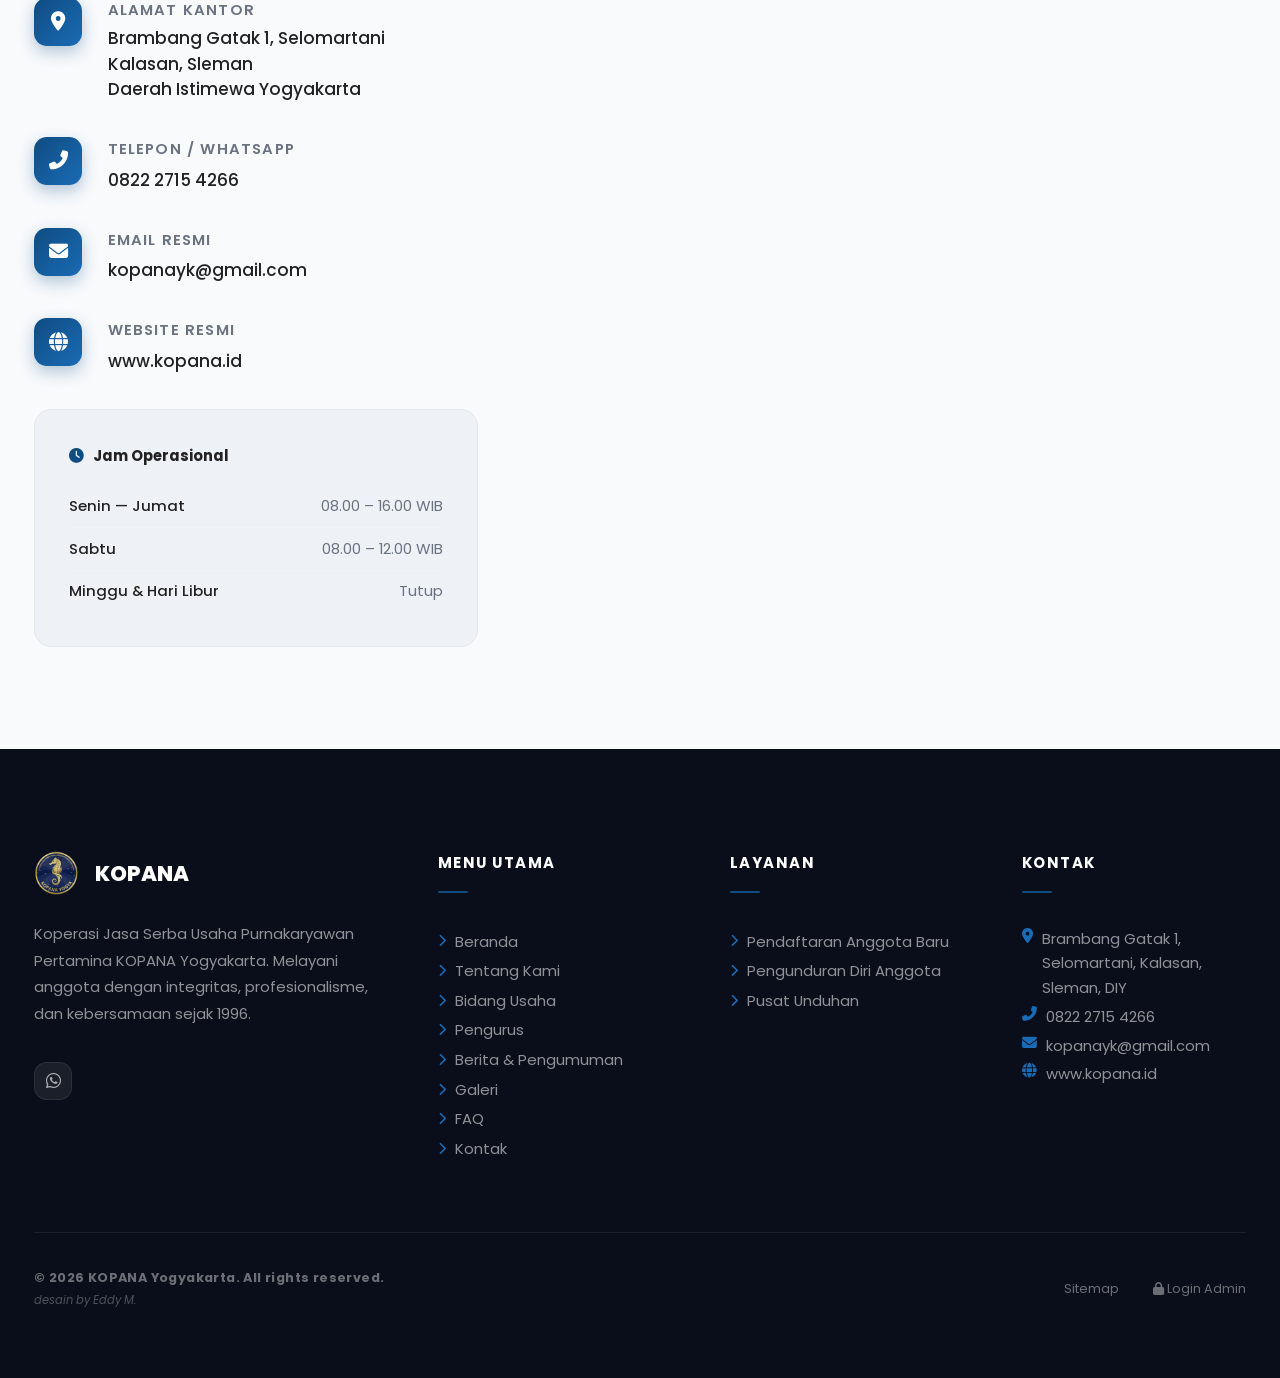
==== commit 0d9fb928: "Tingkatkan keterbacaan & kenyamanan untuk pembaca senior (utamanya HP) - Huruf dasar 16px -> 17px, j" ====
--- a/index.html
+++ b/index.html
@@ -59,7 +59,7 @@
         crossorigin="anonymous" referrerpolicy="no-referrer">
 
   <!-- Main Stylesheet -->
-  <link rel="stylesheet" href="assets/css/style.css?v=132">
+  <link rel="stylesheet" href="assets/css/style.css?v=133">
 
   <!-- Structured Data (JSON-LD) -->
   <script type="application/ld+json">
@@ -107,8 +107,7 @@
     (function() {
       try {
         var saved = localStorage.getItem('kopana-dark-mode');
-        var prefersDark = window.matchMedia('(prefers-color-scheme: dark)').matches;
-        if (saved === 'true' || (saved === null && prefersDark)) {
+        if (saved === 'true') {
           document.body.classList.add('dark-mode');
         }
       } catch (e) {}
@@ -891,6 +890,6 @@
 
 
   <!-- Main Script -->
-  <script src="assets/js/script.js?v=135" defer></script>
+  <script src="assets/js/script.js?v=136" defer></script>
 </body>
 </html>
--- a/assets/css/style.css
+++ b/assets/css/style.css
@@ -23,7 +23,7 @@
   --surface: #FFFFFF;
   --text: #222222;
   --text-muted: #6B7280;
-  --text-light: #9CA3AF;
+  --text-light: #6B7280;
   --border: #E2E8F0;
   --border-light: #F1F5F9;
 
@@ -97,19 +97,20 @@
 html {
   scroll-behavior: smooth;
   -webkit-text-size-adjust: 100%;
-  font-size: 16px;
+  font-size: 17px;
 }
 
 body {
   font-family: var(--font-primary);
   background-color: var(--bg);
   color: var(--text);
-  line-height: 1.6;
+  line-height: 1.65;
   overflow-x: hidden;
   transition: background-color var(--transition-slow), color var(--transition-slow);
 }
 
 body.dark-mode {
+  --text-light: #9CA3AF;
   --bg: var(--dark-bg);
   --bg-alt: var(--dark-surface);
   --surface: var(--dark-surface-alt);
@@ -423,7 +424,7 @@
 }
 
 .nav-brand-tagline {
-  font-size: 0.65rem;
+  font-size: 0.75rem;
   font-weight: 500;
   color: rgba(255,255,255,0.75);
   text-transform: uppercase;
@@ -444,7 +445,7 @@
 .nav-link {
   position: relative;
   padding: 0.5rem 0.5rem;
-  font-size: 0.8rem;
+  font-size: 0.85rem;
   font-weight: 500;
   color: rgba(255,255,255,0.9);
   border-radius: 50px;
@@ -2419,7 +2420,7 @@
   }
 
   .hero-badge {
-    font-size: 0.65rem;
+    font-size: 0.75rem;
     padding: 0.4rem 0.875rem;
   }
 
@@ -2434,7 +2435,7 @@
   }
 
   .stat-label {
-    font-size: 0.65rem;
+    font-size: 0.75rem;
   }
 
   /* Cards */
@@ -2480,7 +2481,7 @@
 
   /* Section badge */
   .section-badge {
-    font-size: 0.65rem;
+    font-size: 0.75rem;
   }
 
   /* Jam operasional */
@@ -2534,7 +2535,7 @@
   }
 
   .filter-btn {
-    min-height: 40px;
+    min-height: 44px;
   }
 
   .dark-toggle,
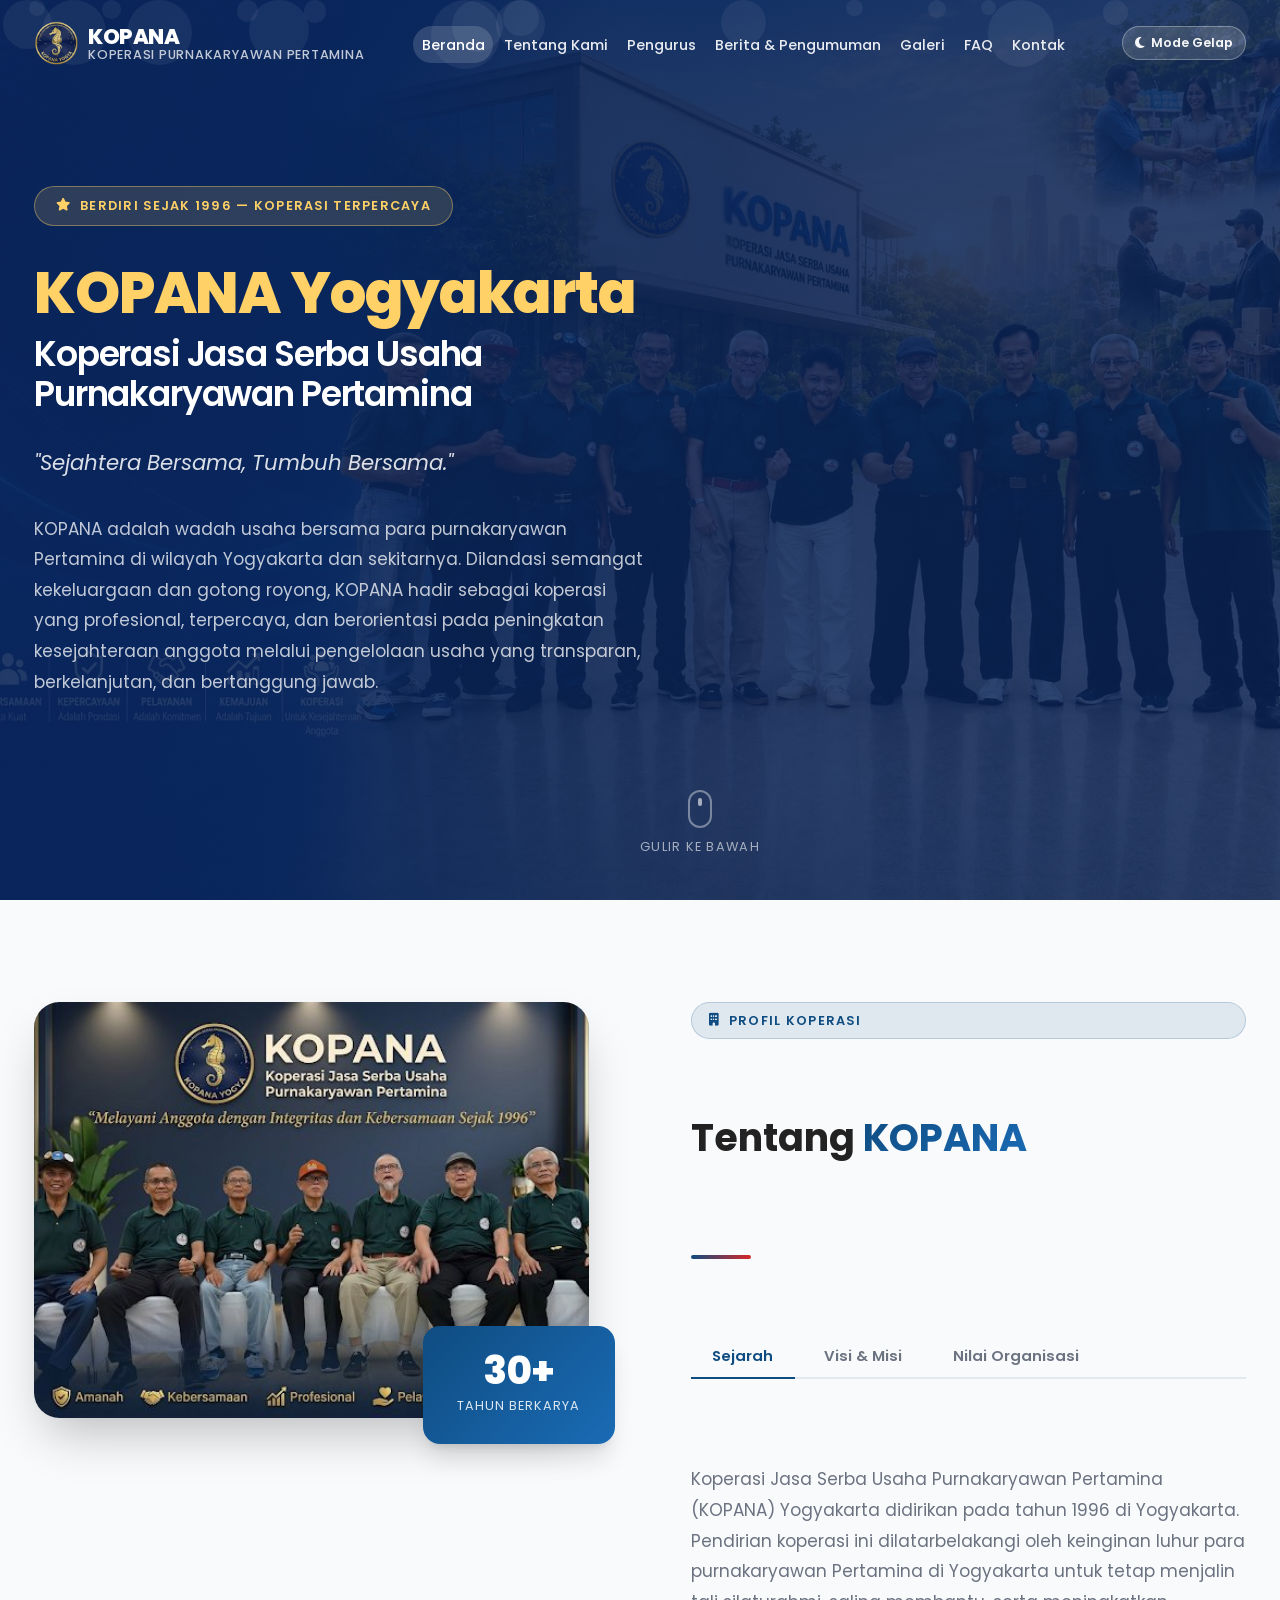
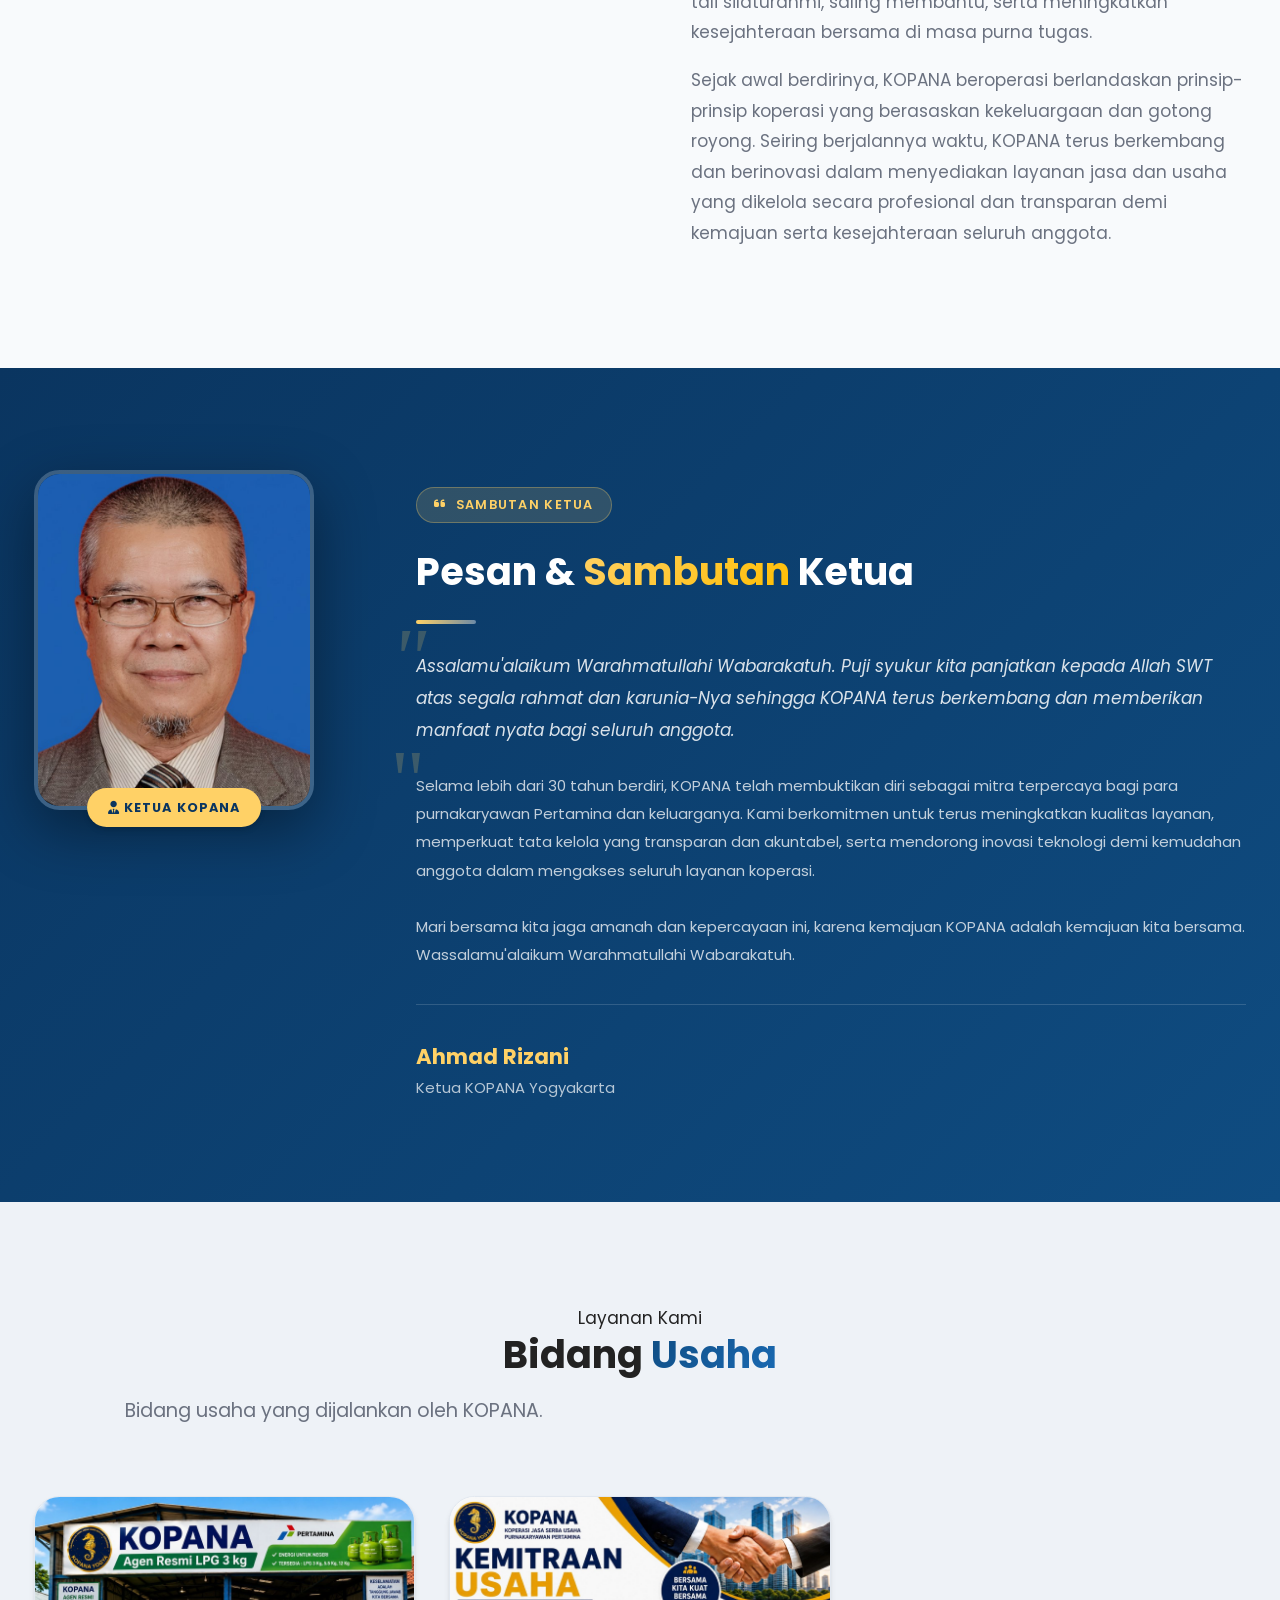
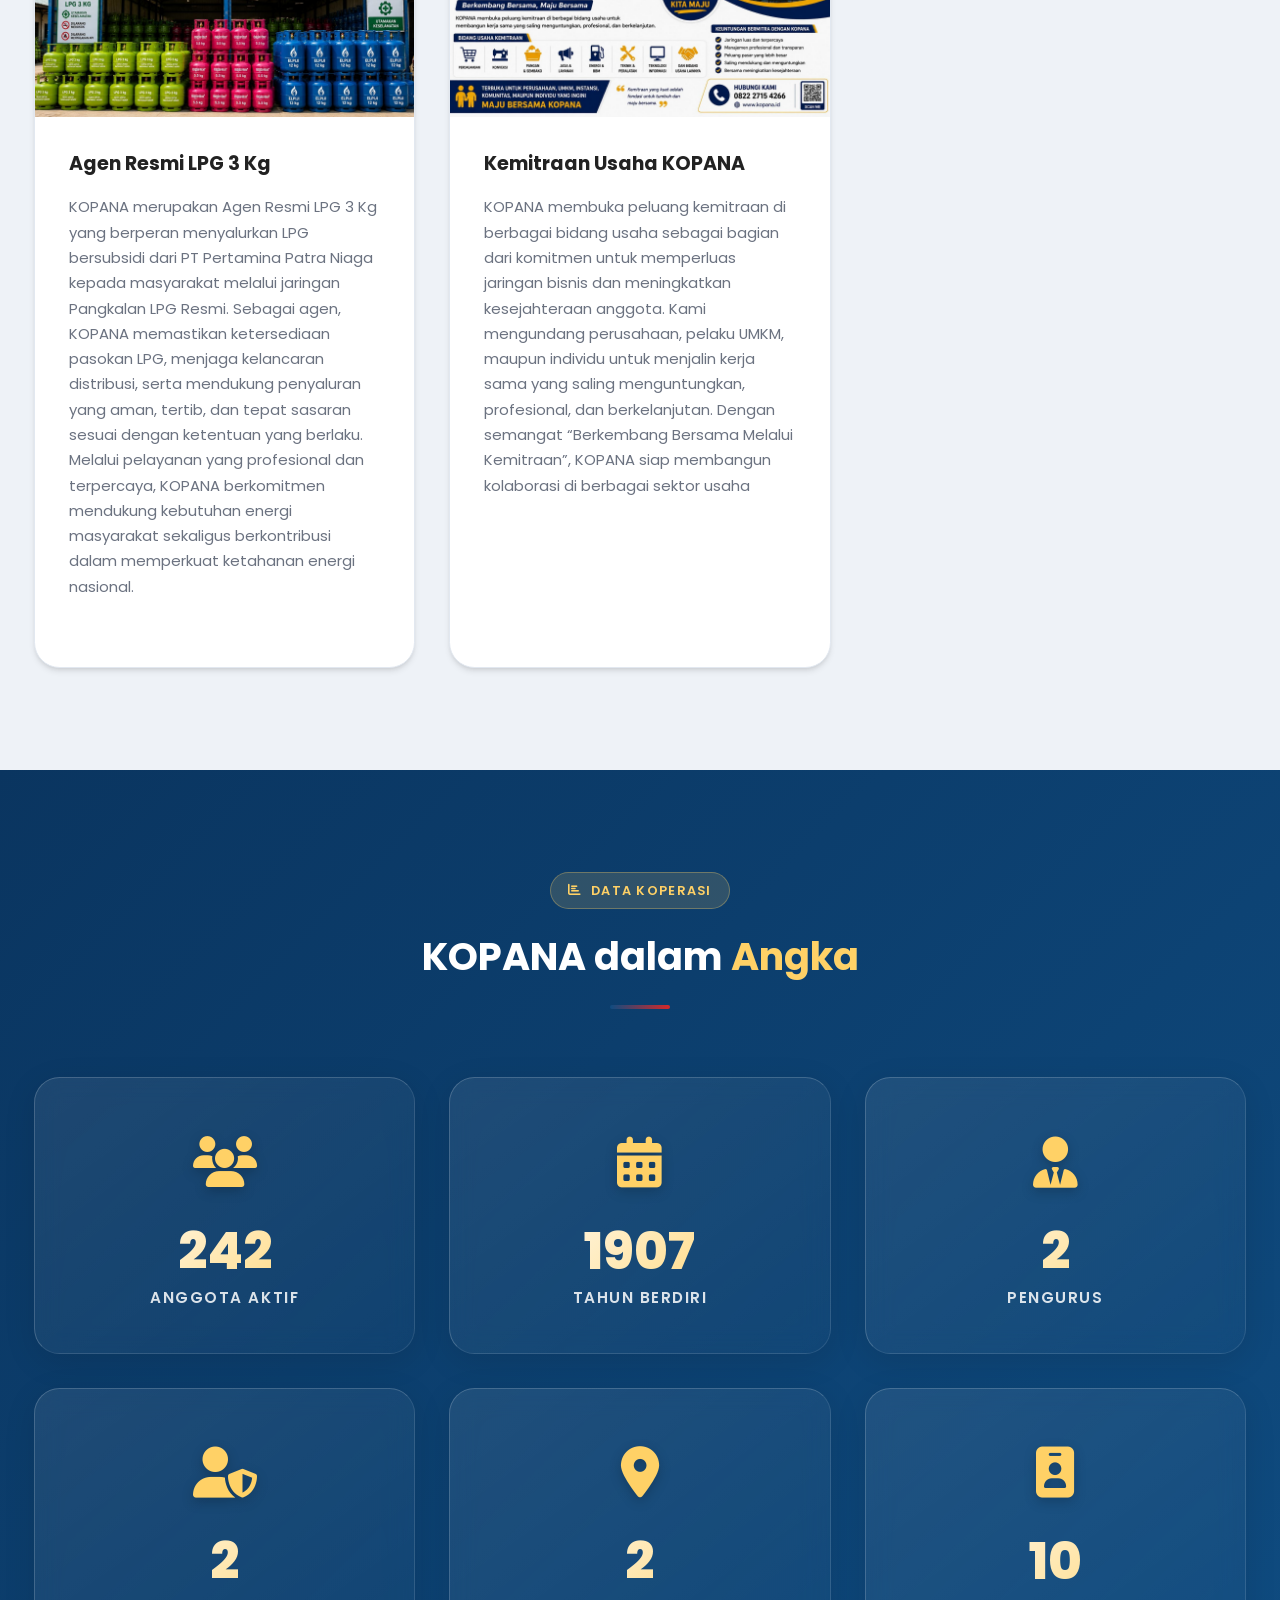
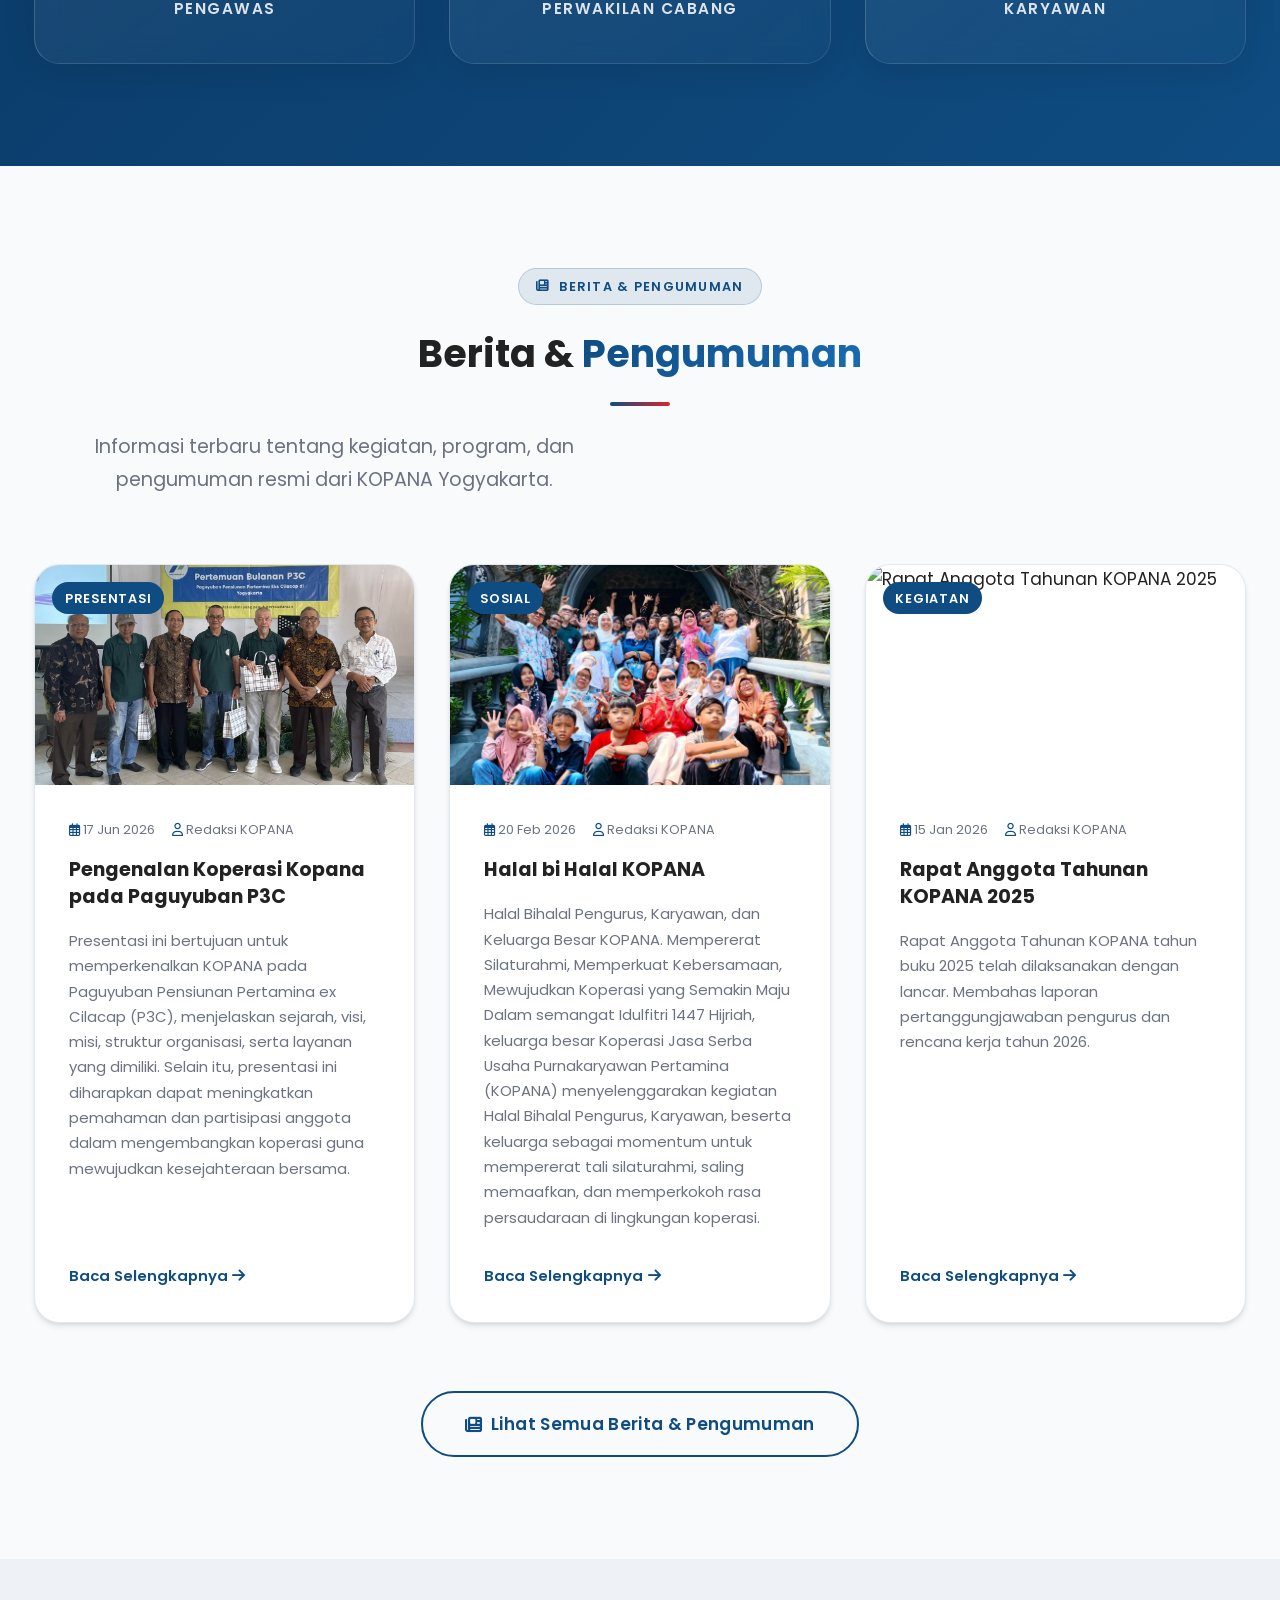
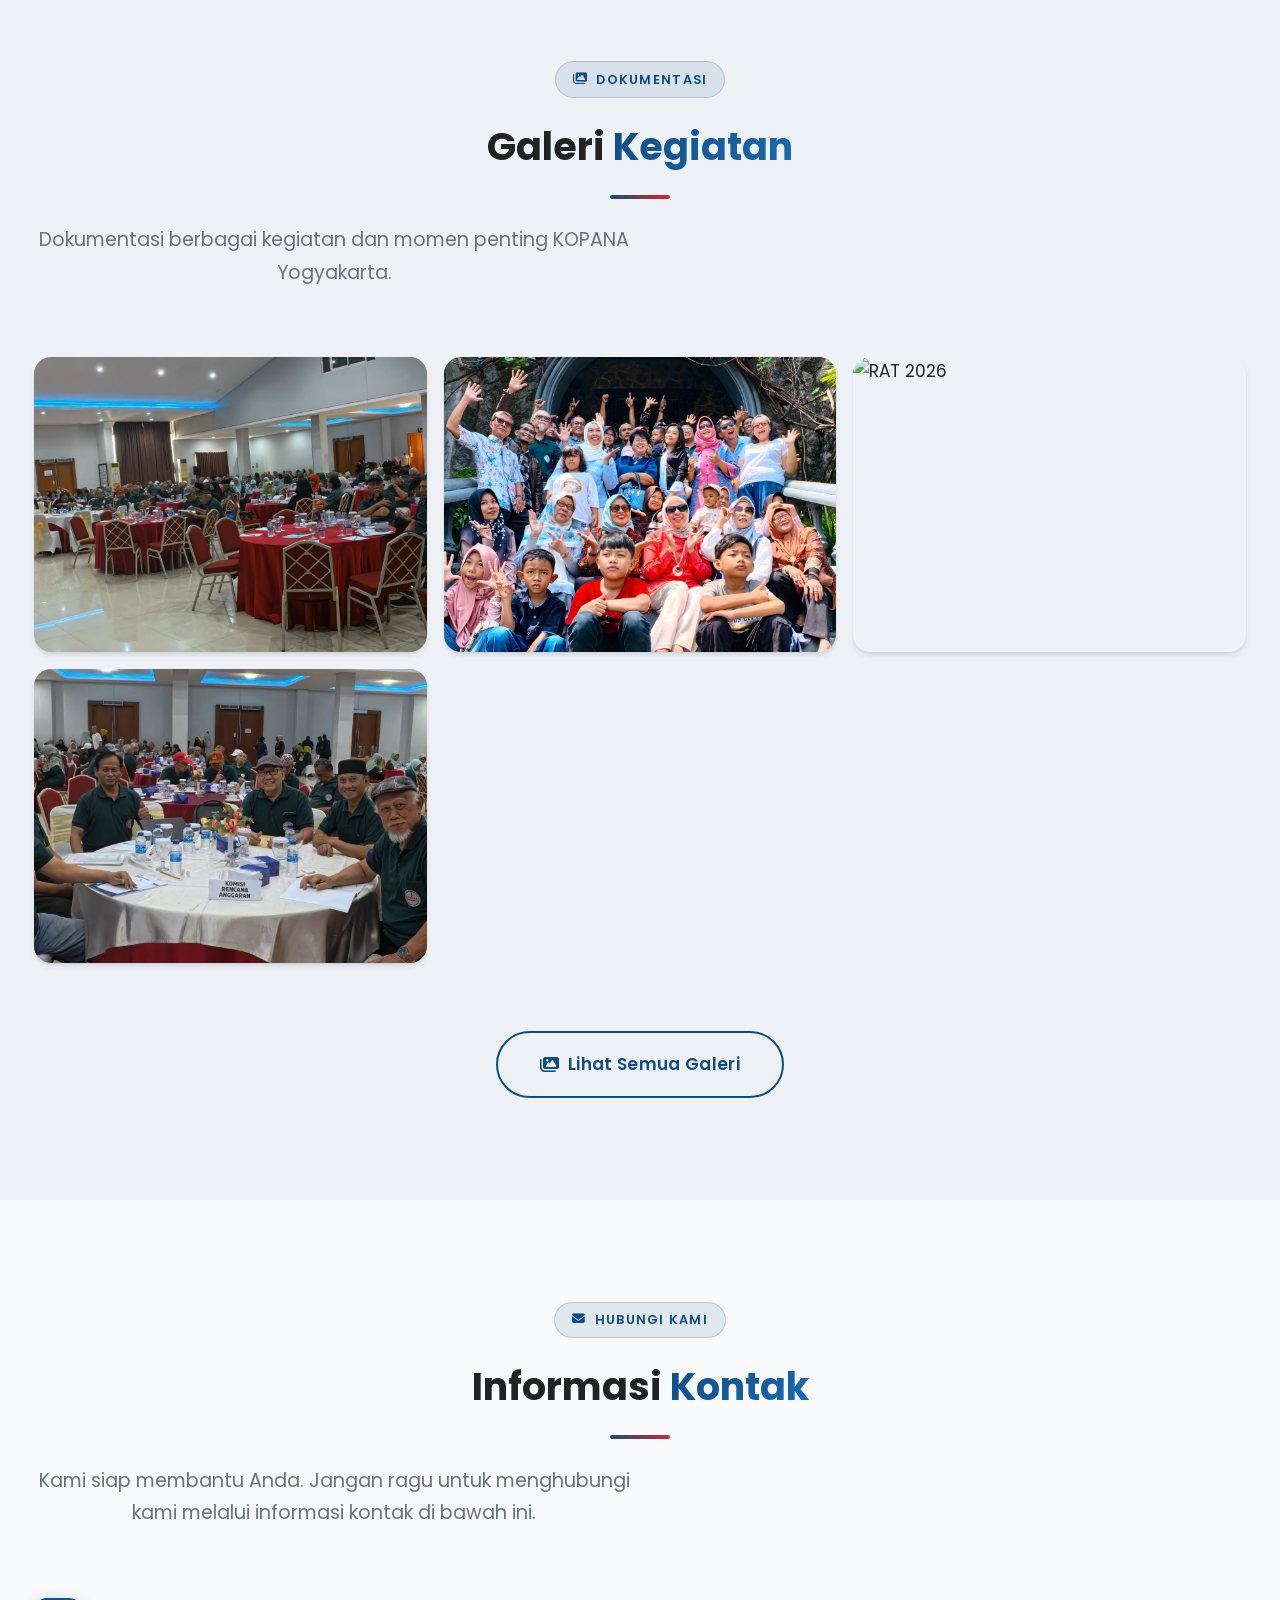
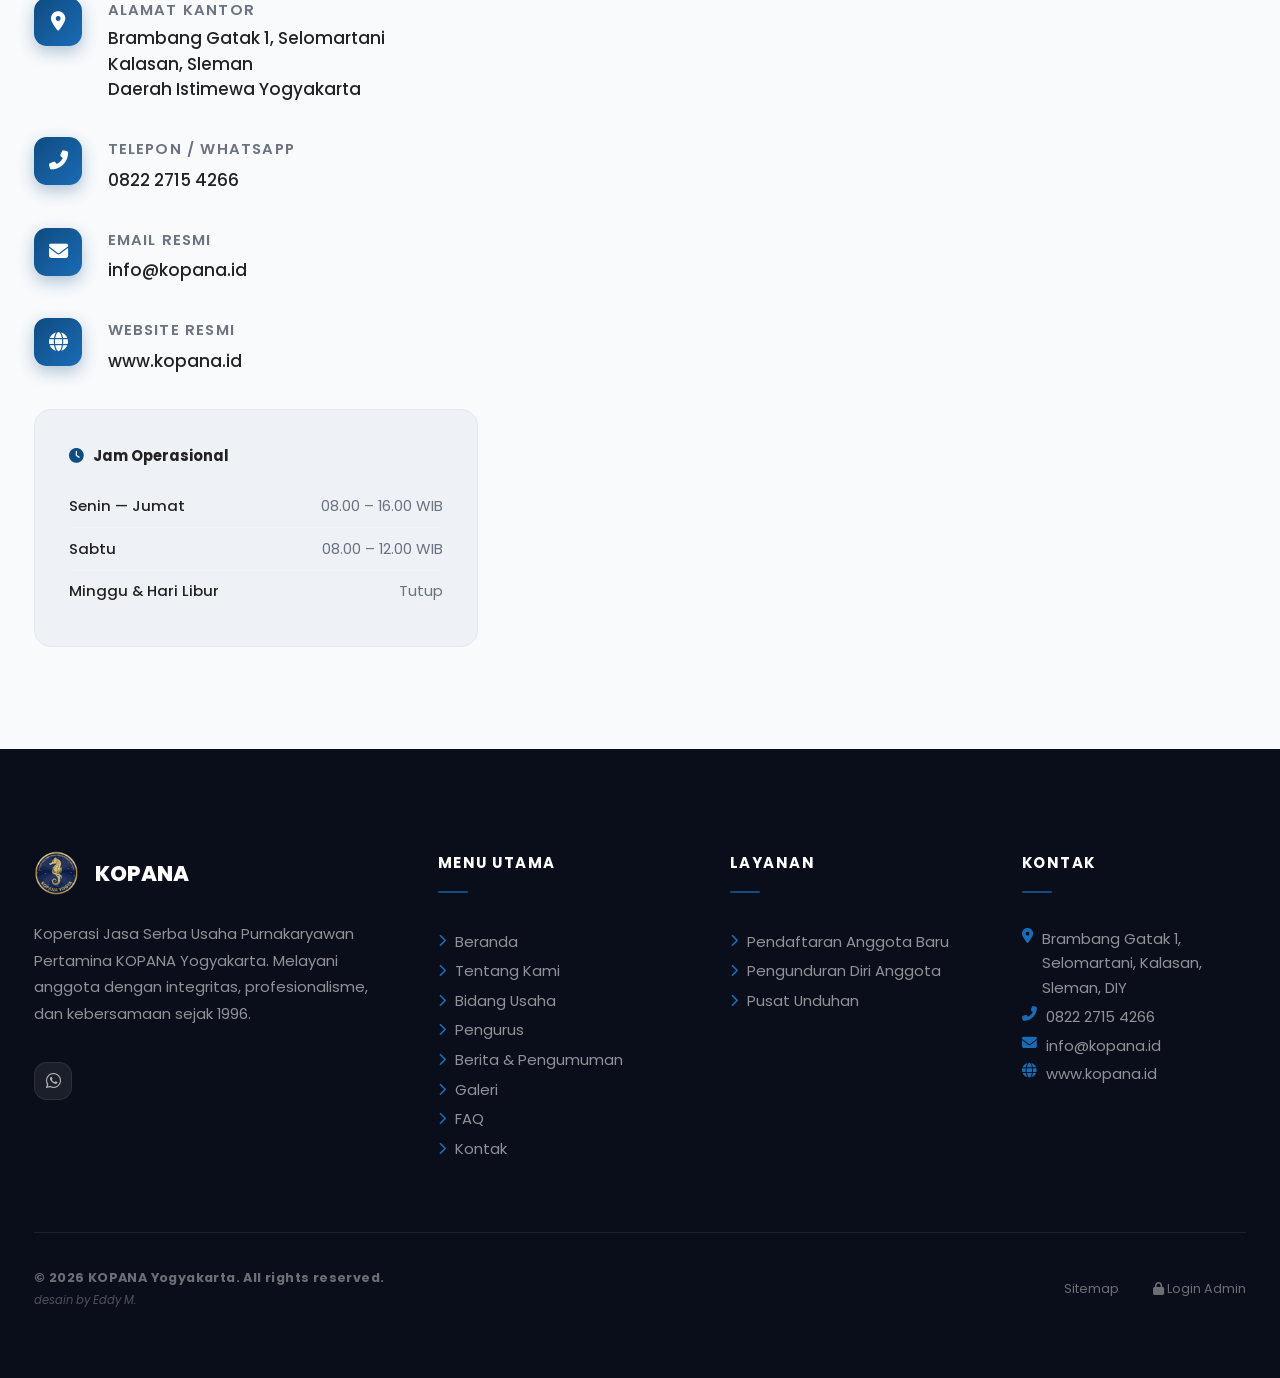
==== commit 6082132a: "Ganti email resmi website menjadi info@kopana.id Email domain resmi via Cloudflare Email Routing sud" ====
--- a/index.html
+++ b/index.html
@@ -677,11 +677,11 @@
               <div class="kontak-detail">
                 <h4>Email Resmi</h4>
                 <!--
-                  PLACEHOLDER: kopanayk@gmail.com
+                  PLACEHOLDER: info@kopana.id
                   Ganti dengan email resmi KOPANA
                 -->
-                <a href="mailto:kopanayk@gmail.com" aria-label="Email KOPANA" class="dyn-email">
-                  kopanayk@gmail.com
+                <a href="mailto:info@kopana.id" aria-label="Email KOPANA" class="dyn-email">
+                  info@kopana.id
                 </a>
               </div>
             </div>
@@ -813,7 +813,7 @@
             </div>
             <div class="footer-contact-item">
               <i class="fas fa-envelope" aria-hidden="true"></i>
-              <a href="mailto:kopanayk@gmail.com" class="dyn-email">kopanayk@gmail.com</a>
+              <a href="mailto:info@kopana.id" class="dyn-email">info@kopana.id</a>
             </div>
             <div class="footer-contact-item">
               <i class="fas fa-globe" aria-hidden="true"></i>
